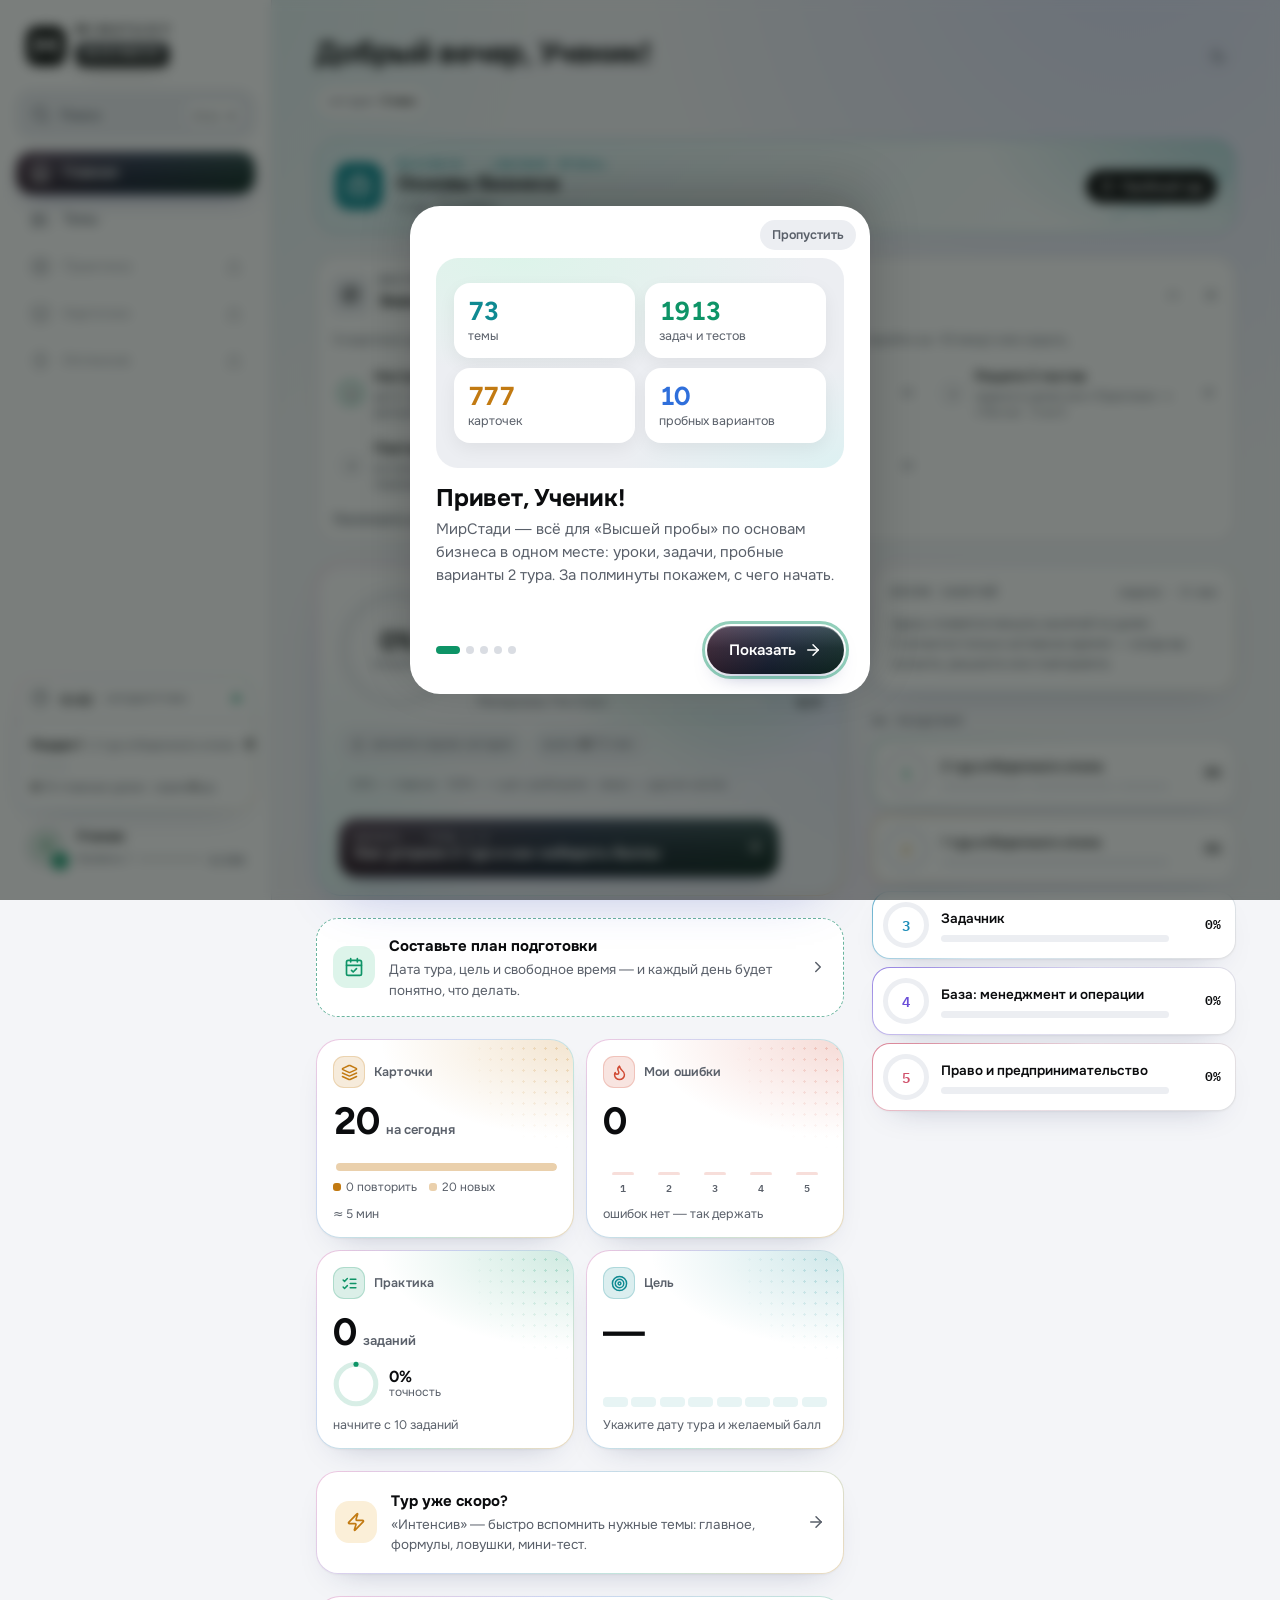
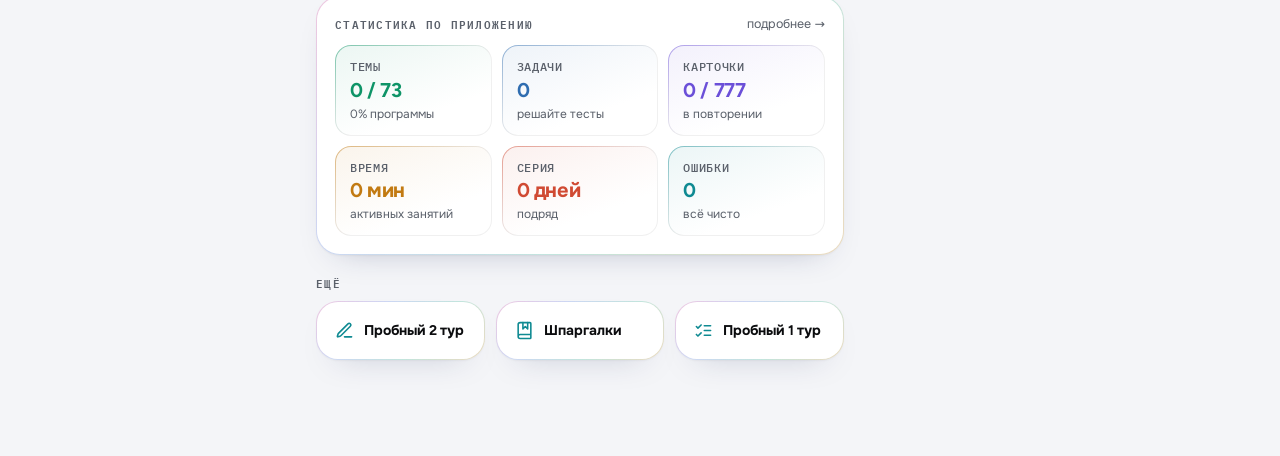
==== index.html @ 0ab3e5bf "Заставка: надпись и логотип держатся на секунду дольше перед слиянием Co-Authored-By: Claude Opus 5." ====
<!doctype html>
<html lang="ru" data-theme="light">
  <head>
    <meta charset="utf-8" />
    <meta name="copyright" content="© 2026 МирСтади. Все права защищены." />
    <meta name="robots" content="noai, noimageai" />
    <meta name="viewport" content="width=device-width, initial-scale=1, viewport-fit=cover" />
    <meta name="theme-color" content="#FAFAF8" />
    <meta name="description" content="МирСтади · Основы бизнеса — подготовка к олимпиаде «Высшая проба» по основам бизнеса: 10 главных уроков 2 тура, задачи с проверкой по правилам тура, пробные варианты, мини-эссе и карточки." />
    <link rel="icon" href="./favicon.svg" type="image/svg+xml" />
    <link rel="manifest" href="./manifest.webmanifest" />
    <link rel="apple-touch-icon" href="./icons/apple-touch-icon.png" />
    <meta name="apple-mobile-web-app-capable" content="yes" />
    <meta name="mobile-web-app-capable" content="yes" />
    <meta name="apple-mobile-web-app-title" content="МирСтади Бизнес" />
    <meta name="apple-mobile-web-app-status-bar-style" content="default" />
    <title>МирСтади · Основы бизнеса</title>
    <script>
      // Свой «ящик» в памяти браузера: сайт обществознания и этот сайт живут на одном домене
      // (emir-html.github.io) и в одном окне Telegram, поэтому все ключи localStorage получают приставку «biz|».
      (function () {
        try {
          var P = Storage.prototype, LS = window.localStorage, X = "biz|";
          var g = P.getItem, s = P.setItem, r = P.removeItem;
          P.getItem = function (k) { return g.call(this, this === LS ? X + k : k); };
          P.setItem = function (k, v) { return s.call(this, this === LS ? X + k : k, v); };
          P.removeItem = function (k) { return r.call(this, this === LS ? X + k : k); };
        } catch (e) {}
      })();
    </script>
    <script>
      // Открыто как мини-приложение Telegram? Тогда подключаем его официальный скрипт (лежит рядом,
      // без обращения к telegram.org) — до запуска приложения, чтобы данные Telegram были готовы сразу.
      (function () {
        var tg = false;
        try {
          tg = /tgWebApp/.test(location.hash + location.search) ||
            !!sessionStorage.getItem("__telegram__initParams") || !!window.TelegramWebviewProxy;
        } catch (e) {}
        if (tg) document.write('<script src="./tg-web-app.js"><\/script>');
      })();
    </script>
    <script>
      // тема до загрузки приложения — чтобы не было «вспышки» светлого фона
      try {
        var t = localStorage.getItem("ms:theme") || "auto";
        var tgs = window.Telegram && window.Telegram.WebApp && window.Telegram.WebApp.initData && window.Telegram.WebApp.colorScheme;
        var dark = t === "dark" || (t === "auto" && (tgs ? tgs === "dark" : window.matchMedia("(prefers-color-scheme: dark)").matches));
        document.documentElement.setAttribute("data-theme", dark ? "dark" : "light");
      } catch (e) {}
    </script>
    <script type="module" crossorigin src="./assets/index-f7cf14c1.js"></script>
    <link rel="stylesheet" crossorigin href="./assets/index-20fcae1f.css">
  </head>
  <body>
<!--splash-->
<style>
#ms-splash{position:fixed;inset:0;z-index:2147483000;overflow:hidden;pointer-events:auto;--H:clamp(58px,min(18vw,16vh),150px);
  --sp-bg:#F2F3F5;--sp-glow:rgba(0,0,0,.07);--sp-blob:rgba(120,128,140,.30);
  --liq1:radial-gradient(circle at 34% 28%,#5A5F68 0,#1A1C20 45%,#000 80%);--liq2:linear-gradient(180deg,#E4E7EB 0%,#B9BFC8 55%,#8D939C 100%);
  --beam:linear-gradient(90deg,rgba(40,44,50,0),rgba(40,44,50,.35) 60%,rgba(20,22,26,.75))}
:root[data-theme=dark] #ms-splash{--sp-bg:#000;--sp-glow:rgba(255,255,255,.11);--sp-blob:rgba(200,206,214,.20);
  --liq1:radial-gradient(circle at 34% 28%,#8A9099 0,#2A2D33 42%,#0A0A0A 82%);--liq2:linear-gradient(180deg,#FFF 0%,#E6E9ED 45%,#B4BAC3 100%);
  --beam:linear-gradient(90deg,rgba(255,255,255,0),rgba(214,219,226,.38) 55%,rgba(255,255,255,.85))}
#ms-splash .mss-back{position:absolute;inset:0;background:radial-gradient(70% 55% at 50% 48%,var(--sp-glow),transparent 75%),var(--sp-bg)}
#ms-splash .mss-back::after{content:"";position:absolute;inset:0;opacity:.05;background-image:url("data:image/svg+xml,%3Csvg xmlns='http://www.w3.org/2000/svg' width='160' height='160'%3E%3Cfilter id='n'%3E%3CfeTurbulence type='fractalNoise' baseFrequency='.9' numOctaves='2' stitchTiles='stitch'/%3E%3CfeColorMatrix values='0 0 0 0 .5 0 0 0 0 .5 0 0 0 0 .5 0 0 0 .55 0'/%3E%3C/filter%3E%3Crect width='160' height='160' filter='url(%23n)'/%3E%3C/svg%3E");background-size:160px 160px}
#ms-splash .mss-ring{position:absolute;left:0;top:0;border-radius:50%;border:1.5px solid rgba(10,10,12,.45);opacity:0;pointer-events:none}
:root[data-theme=dark] #ms-splash .mss-ring{border-color:rgba(255,255,255,.75)}
#ms-splash .mss-fx{position:absolute;left:0;top:0;width:100%;height:100%;pointer-events:none;display:block}
#ms-splash .mss-goo{position:absolute;pointer-events:none}
#ms-splash .mss-goo canvas{position:absolute;left:0;top:0;width:100%;height:100%}
#ms-splash .mss-g,#ms-splash .mss-bar{position:absolute;left:0;top:0;visibility:hidden}
#ms-splash .mss-bar{transform-origin:0 50%}
#ms-splash .mss-world{position:absolute;inset:0}
#ms-splash .mss-stage{position:absolute;inset:0;display:grid;place-items:center}
#ms-splash .mss-grp{position:relative;display:flex;align-items:center;gap:calc(var(--H)*.3)}
#ms-splash .mss-ic{position:relative;z-index:3;width:var(--H);height:var(--H);flex:none}
#ms-splash .mss-ic svg{position:relative;width:100%;height:100%;display:block;opacity:0;overflow:visible}
#ms-splash .mss-orb{position:absolute;left:0;top:0;z-index:5;border-radius:50%;overflow:hidden;opacity:0;pointer-events:none;
  -webkit-clip-path:circle(50% at 50% 50%);clip-path:circle(50% at 50% 50%);-webkit-mask-image:-webkit-radial-gradient(white,black);isolation:isolate;
  background:radial-gradient(circle at 50% 45%,#16171A 0,#060607 55%,#000 80%)}
#ms-splash .mss-swirl{position:absolute;inset:-12%;border-radius:50%;animation:mss-spin 1.1s linear infinite;
  background:radial-gradient(circle at 30% 30%,#FFF 0,rgba(255,255,255,.55) 9%,rgba(255,255,255,0) 24%),radial-gradient(circle at 72% 64%,rgba(220,224,230,.5) 0,rgba(220,224,230,0) 20%),radial-gradient(circle at 46% 54%,#000 0,#000 30%,rgba(0,0,0,0) 64%),radial-gradient(circle at 70% 30%,#2A2D33 0,rgba(42,45,51,0) 36%),#050506}
#ms-splash .mss-swirl::after{content:"";position:absolute;inset:10%;border-radius:50%;animation:mss-spin 1.6s linear infinite reverse;
  background:radial-gradient(circle at 64% 24%,rgba(255,255,255,.7) 0,rgba(255,255,255,0) 18%),radial-gradient(circle at 26% 70%,rgba(255,255,255,.28) 0,rgba(255,255,255,0) 16%),radial-gradient(circle at 50% 50%,rgba(0,0,0,.85) 0,rgba(0,0,0,0) 48%)}
#ms-splash .mss-hl{position:absolute;inset:0;border-radius:50%;background:radial-gradient(circle at 33% 27%,rgba(255,255,255,.95) 0,rgba(255,255,255,.6) 8%,rgba(255,255,255,0) 26%),radial-gradient(circle at 64% 80%,rgba(255,255,255,.25),rgba(255,255,255,0) 40%);
  box-shadow:inset 0 0 0 1px rgba(255,255,255,.32),inset 0 -6px 14px rgba(255,255,255,.14)}
/* светлая тема: тот же переливающийся шар, но жемчужный — больше белого, чёрное акцентами */
:root:not([data-theme=dark]) #ms-splash .mss-orb{background:radial-gradient(circle at 50% 45%,#FFF 0,#ECEEF1 55%,#C9CED6 85%)}
:root:not([data-theme=dark]) #ms-splash .mss-swirl{background:radial-gradient(circle at 30% 30%,#FFF 0,rgba(255,255,255,0) 30%),radial-gradient(circle at 70% 66%,rgba(10,10,12,.85) 0,rgba(10,10,12,0) 20%),radial-gradient(circle at 46% 54%,#F4F5F7 0,#E4E7EB 34%,rgba(228,231,235,0) 66%),radial-gradient(circle at 72% 30%,#9AA0A8 0,rgba(154,160,168,0) 30%),#DADEE3}
:root:not([data-theme=dark]) #ms-splash .mss-swirl::after{background:radial-gradient(circle at 62% 24%,rgba(255,255,255,.95) 0,rgba(255,255,255,0) 20%),radial-gradient(circle at 28% 70%,rgba(0,0,0,.55) 0,rgba(0,0,0,0) 15%),radial-gradient(circle at 50% 50%,rgba(255,255,255,.6) 0,rgba(255,255,255,0) 46%)}
:root:not([data-theme=dark]) #ms-splash .mss-hl{box-shadow:inset 0 0 0 1px rgba(0,0,0,.12),inset 0 -8px 16px rgba(0,0,0,.12)}
@keyframes mss-spin{to{transform:rotate(360deg)}}
#ms-splash .mss-lock{--h:var(--H)!important}
#ms-splash .mss-lock .brand-mir{background:none!important;-webkit-text-fill-color:var(--bw-t1)!important;color:var(--bw-t1)!important;animation:none!important}
#ms-splash .mss-lock .brand-biz,#ms-splash .mss-lock .brand-mir i{opacity:0}
#ms-splash .mss-lock .brand-biz::after{animation:none!important;left:-60%}
#ms-splash .mss-lock .brand-biz.mss-shine::after{animation:bw-sheen-h .8s cubic-bezier(.22,.61,.36,1) 1 both!important}
html.mss-on .sidebar .logo>*,html.mss-on .topbar a.row>svg,html.mss-on .topbar a.row>.brand{visibility:hidden}
</style>
<div id="ms-splash" aria-hidden="true">
  <div class="mss-back"></div>
  <canvas class="mss-fx"></canvas>
  <div class="mss-world">
    <div class="mss-ring"></div><div class="mss-ring"></div>
    <div class="mss-goo mss-goo1"></div>
    <div class="mss-goo mss-goo2"></div>
    <div class="mss-stage"><div class="mss-grp">
      <div class="mss-ic"><svg viewBox="0 0 64 64"><rect x="0.75" y="0.75" width="62.5" height="62.5" rx="17.5" fill="#0A0A0A" stroke="var(--logo-edge, #0A0A0A)" stroke-width="1.5"/><path d="M18 45V19l14 16 14-16v26" fill="none" stroke="#FFFFFF" stroke-width="6" stroke-linecap="round" stroke-linejoin="round"/></svg></div>
      <span class="bw-lock mss-lock"><span class="brand-mir"><i>M</i><i>I</i><i>R</i><i>S</i><i>T</i><i>U</i><i>D</i><i>Y</i></span><span class="brand-biz"><i>B</i><i>U</i><i>S</i><i>I</i><i>N</i><i>E</i><i>S</i><i>S</i></span></span>
    </div></div>
  </div>
  <div class="mss-orb"><div class="mss-swirl"></div><div class="mss-hl"></div></div>
  <div class="mss-goo mss-goo1 mss-goo3"></div>
</div>
<script>
(function () {
  var el = document.getElementById("ms-splash"), root = document.documentElement;
  if (!el) return;
  var skip = false, S = 1;
  try { var m = /[?&]spslow=(\d+)/.exec(location.search); if (m) S = +m[1]; } catch (e) {}
  try { if (sessionStorage.getItem("biz:splash") && S === 1) skip = true; sessionStorage.setItem("biz:splash", "1"); } catch (e) {}
  try { if (matchMedia("(prefers-reduced-motion: reduce)").matches) skip = true; } catch (e) {}
  if (!el.animate) skip = true;
  if (skip) { el.parentNode.removeChild(el); return; }
  root.classList.add("mss-on");
  var $ = function (s) { return el.querySelector(s); }, $$ = function (s) { return [].slice.call(el.querySelectorAll(s)); };
  var ic = $(".mss-ic"), svg = $(".mss-ic svg"), mPath = $(".mss-ic path"), back = $(".mss-back"), world = $(".mss-world"),
      g1 = $(".mss-goo1"), g2 = $(".mss-goo2"), orb = $(".mss-orb"), swirl = $(".mss-swirl"), g3 = $(".mss-goo3"), chip = $(".brand-biz"),
      mirL = $$(".brand-mir i"), bizL = $$(".brand-biz i");
  if (S !== 1) { swirl.style.animationDuration = (0.9 * S) + "s"; el.style.setProperty("--mss-slow", S); }
  var SPRING = "cubic-bezier(.34,1.56,.64,1)", BOUNCE = "cubic-bezier(.3,1.75,.5,1)", SOFT = "cubic-bezier(.45,0,.2,1)";
  var A = function (n, k, o) { o.fill = o.fill || "both"; o.duration *= S; o.delay = (o.delay || 0) * S; return n.animate(k, o); };
  var later = function (f, t) { return setTimeout(f, t * S); };
  var rnd = function (a, b) { return a + Math.random() * (b - a); };
  var done = false;
  function finish() {
    if (done) return; done = true;
    root.classList.remove("mss-on");
    requestAnimationFrame(function () { if (el.parentNode) el.parentNode.removeChild(el); });
  }
  var ROOT = { ox: 0, oy: 0 };
  function T(box, x, y, s, extra) { return "translate(" + (x - box.ox) + "px," + (y - box.oy) + "px) scale(" + (s == null ? 1 : s) + ")" + (extra || ""); }
  function setBox(box, l, t, w, h) { box.ox = l; box.oy = t; box.style.left = l + "px"; box.style.top = t + "px"; box.style.width = w + "px"; box.style.height = h + "px"; }
  function blob(box, d, cls) {
    var b = document.createElement("i"); b.className = "mss-g" + (cls ? " " + cls : "");
    b.style.width = b.style.height = d + "px"; b.style.marginLeft = b.style.marginTop = (-d / 2) + "px";
    b.style.transform = "scale(0)"; box.appendChild(b); return b;
  }
  var ctr = function (r) { return [r.left + r.width / 2, r.top + r.height / 2]; };
  // плотные ключевые кадры по физической формуле — анимация идёт без «ступенек»
  function frames(dur, n, f) { var k = []; for (var i = 0; i <= n; i++) { var o = f(i / n * dur, i / n); o.offset = i / n; k.push(o); } return k; }
  // струя: голова летит по кривой, хвост повторяет путь с отставанием, пересчёт каждый кадр
  function snake(box, path, rad, dur, lag, n, delay, cls, taper, byHead) {
    taper = taper == null ? .55 : taper;
    var segs = [], d = 64;
    for (var i = 0; i < n; i++) segs.push(blob(box, d, cls));
    var D = dur * S, L = lag * S;
    later(function () {
      var t0 = performance.now();
      (function frame(now) {
        var t = now - t0;
        for (var i = 0; i < n; i++) {
          var ti = (t - i * L / n) / D, c = Math.max(0, Math.min(1, ti)), p = path(c);
          var r = ti <= 0 || (i > 0 && ti >= 1) ? 0 : rad(byHead ? Math.max(0, Math.min(1, t / D)) : c) * (1 - taper * i / n);
          segs[i].style.transform = T(box, p[0], p[1], 2 * r / d);
        }
        if (t < D + L) requestAnimationFrame(frame);
        else for (var k = 1; k < n; k++) segs[k].remove();
      })(t0);
    }, delay);
    return segs[0];
  }

  // ── Жидкость рисует видеокарта (WebGL2) на ОДНОМ холсте во весь экран: поле «метаболов» + глянец, блик, ободок.
  // Без SVG-фильтров и без трансформаций холста — поэтому нет «квадратиков» и рывков ни на iOS, ни на Android.
  var FS = "#version 300 es\nprecision highp float;uniform sampler2D uT;uniform int uN;uniform float uSc,uH,uDark;uniform vec2 uSh;uniform vec4 uCap;uniform vec2 uCapC;out vec4 o;" +
    "vec4 sh(float F,vec2 G,float C,float O){const float TH=.5625;if(F<TH*.5)return vec4(0.);float g=length(G)+1e-5;float w=max(.01,g*.7/uSc);float al=smoothstep(TH-w,TH+w,F);if(al<=0.)return vec4(0.);" +
    "float l=C/F,op=O/F,ed=clamp(1.-(F-TH)/.75,0.,1.);ed=ed*ed*(3.-2.*ed);vec2 n2=-G/g*ed*.93;float nz=sqrt(max(0.,1.-dot(n2,n2)));vec3 n=vec3(n2,nz);" +
    "vec3 L=normalize(vec3(-.45,-.62,.64));vec3 Hh=normalize(L+vec3(0.,0.,1.));float ndl=dot(n,L);float sp=pow(max(dot(n,Hh),0.),30.);float rim=(1.-nz);rim*=rim;" +
    "float v=(8.+240.*l)*(.8+.22*ndl)/255.;float rs=uDark>.5?.9-.55*l:.34;float rc=uDark>.5?1.:mix(.16,.5,l);v=v*(1.-rim*rs)+rc*rim*rs+sp*(uDark>.5?.94:.8);v=clamp(v,0.,1.);" +
    "float A=al*op;return vec4(clamp(vec3(v-.008,v-.004,v+.008),0.,1.)*A,A);}" +
    "void main(){vec2 p=vec2(gl_FragCoord.x,uH-gl_FragCoord.y)/uSc;float F1=0.,F2=0.,F3=0.,C1=0.,C2=0.,C3=0.,O1=0.,O2=0.,O3=0.;vec2 G1=vec2(0.),G2=vec2(0.),G3=vec2(0.);" +
    "for(int i=0;i<256;i++){if(i>=uN)break;vec4 a=texelFetch(uT,ivec2(i,0),0);vec4 b=texelFetch(uT,ivec2(i,1),0);float ly=texelFetch(uT,ivec2(i,2),0).x;" +
    "vec2 d=(ly<2.5?p-uSh:p)-a.xy;vec2 q=vec2(b.x*d.x+b.y*d.y,b.z*d.x+b.w*d.y);float r2=dot(q,q);if(r2<4.){float t=1.-.25*r2;float k=t*t;vec2 gg=-t*(q.x*b.xy+q.y*b.zw);" +
    "if(ly<1.5){F1+=k;C1+=k*a.z;O1+=k*a.w;G1+=gg;}else if(ly<2.5){F2+=k;C2+=k*a.z;O2+=k*a.w;G2+=gg;}else{F3+=k;C3+=k*a.z;O3+=k*a.w;G3+=gg;}}}" +
    "if(uCap.w>0.){vec2 pp=p-uSh;float px=clamp(pp.x,uCap.x,uCap.y);vec2 d=vec2(pp.x-px,pp.y-uCap.z)/uCap.w;float r2=dot(d,d);if(r2<4.){float t=1.-.25*r2;float k=t*t;F2+=k;C2+=k*uCapC.x;O2+=k*uCapC.y;G2-=t*d/uCap.w;}}" +
    "vec4 c=sh(F1,G1,C1,O1);vec4 c2=sh(F2,G2,C2,O2);c=c2+c*(1.-c2.a);vec4 c3=sh(F3,G3,C3,O3);o=c3+c*(1.-c3.a);}";
  var VS = "#version 300 es\nin vec2 a;void main(){gl_Position=vec4(a,0.,1.);}";
  var SCMAX = 3, slow = 0, lastT = 0, cv = $(".mss-fx"), gl = null, U = {}, BUF = new Float32Array(256 * 3 * 4), CW = 0, CH = 0, CSC = 1, drew = false, flightCol = 0;
  function glInit() {
    try {
      gl = cv.getContext("webgl2", { premultipliedAlpha: true, alpha: true, antialias: false, depth: false, stencil: false, preserveDrawingBuffer: false, failIfMajorPerformanceCaveat: S === 1 });
      if (!gl) return false;
      var sh = function (t, src) { var x = gl.createShader(t); gl.shaderSource(x, src); gl.compileShader(x); if (!gl.getShaderParameter(x, gl.COMPILE_STATUS)) throw gl.getShaderInfoLog(x); return x; };
      var pr = gl.createProgram(); gl.attachShader(pr, sh(gl.VERTEX_SHADER, VS)); gl.attachShader(pr, sh(gl.FRAGMENT_SHADER, FS)); gl.linkProgram(pr);
      if (!gl.getProgramParameter(pr, gl.LINK_STATUS)) throw "link";
      gl.useProgram(pr);
      var vb = gl.createBuffer(); gl.bindBuffer(gl.ARRAY_BUFFER, vb); gl.bufferData(gl.ARRAY_BUFFER, new Float32Array([-1, -1, 3, -1, -1, 3]), gl.STATIC_DRAW);
      var al = gl.getAttribLocation(pr, "a"); gl.enableVertexAttribArray(al); gl.vertexAttribPointer(al, 2, gl.FLOAT, false, 0, 0);
      var tx = gl.createTexture(); gl.activeTexture(gl.TEXTURE0); gl.bindTexture(gl.TEXTURE_2D, tx);
      gl.texParameteri(gl.TEXTURE_2D, gl.TEXTURE_MIN_FILTER, gl.NEAREST); gl.texParameteri(gl.TEXTURE_2D, gl.TEXTURE_MAG_FILTER, gl.NEAREST);
      gl.texParameteri(gl.TEXTURE_2D, gl.TEXTURE_WRAP_S, gl.CLAMP_TO_EDGE); gl.texParameteri(gl.TEXTURE_2D, gl.TEXTURE_WRAP_T, gl.CLAMP_TO_EDGE);
      gl.texImage2D(gl.TEXTURE_2D, 0, gl.RGBA32F, 256, 3, 0, gl.RGBA, gl.FLOAT, null);
      ["uT", "uN", "uSc", "uH", "uDark", "uSh", "uCap", "uCapC"].forEach(function (n) { U[n] = gl.getUniformLocation(pr, n); });
      gl.uniform1i(U.uT, 0); gl.clearColor(0, 0, 0, 0);
      if (gl.getError() !== gl.NO_ERROR) throw "gl";
      cv.addEventListener("webglcontextlost", function (e) { e.preventDefault(); finish(); });
      fit(); return true;
    } catch (e) { gl = null; return false; }
  }
  function fit() {
    CSC = Math.min(SCMAX, window.devicePixelRatio || 1);
    var w = Math.max(1, Math.round(innerWidth * CSC)), h = Math.max(1, Math.round(innerHeight * CSC));
    if (w === CW && h === CH) return;
    cv.width = CW = w; cv.height = CH = h; drew = true;
  }
  var MRE = /matrix\(([^)]+)\)/;
  function draw() {
    fit();
    var n = 0, cap = null, bx = [1e9, 1e9, -1e9, -1e9], shx = 0, shy = 0, DARK = root.getAttribute("data-theme") === "dark";
    var wm = MRE.exec(getComputedStyle(world).transform); if (wm) { var wv = wm[1].split(","); shx = +wv[4]; shy = +wv[5]; }
    var grow = function (x, y, r) { if (x - r < bx[0]) bx[0] = x - r; if (y - r < bx[1]) bx[1] = y - r; if (x + r > bx[2]) bx[2] = x + r; if (y + r > bx[3]) bx[3] = y + r; };
    var boxes = [[g1, 1], [g2, 2], [g3, 3]];
    for (var bi = 0; bi < 3; bi++) {
      var box = boxes[bi][0], ly = boxes[bi][1], bop = +getComputedStyle(box).opacity; if (!(bop > .01)) continue;
      var sx = ly < 3 ? shx : 0, sy = ly < 3 ? shy : 0, els = box.querySelectorAll(".mss-g,.mss-bar");
      for (var k = 0; k < els.length && n < 256; k++) {
        var e = els[k]; if (e.style.transform === "scale(0)" && !(e.getAnimations && e.getAnimations().length)) continue;
        var cs = getComputedStyle(e), op = +cs.opacity * bop; if (!(op > .01)) continue;
        var mm = MRE.exec(cs.transform); if (!mm) continue; var M = mm[1].split(",").map(Number);
        var col = ly === 3 ? (DARK ? 0 : flightCol) : (ly === 1 || e.classList.contains("k") ? 0 : 1);
        if (e.classList.contains("mss-bar")) {
          var bw = e.offsetWidth, bh = e.offsetHeight, rr = bh * M[3] / 2; if (rr < .3) continue;
          var left = box.ox + e.offsetLeft, xa = left + rr; cap = [xa, Math.max(xa, left + bw * M[0] - rr), box.oy + e.offsetTop + bh / 2, rr, col, op];
          grow(cap[0] + sx, cap[2] + sy, 2 * rr); grow(cap[1] + sx, cap[2] + sy, 2 * rr); continue;
        }
        var a = M[0], b = M[1], c = M[2], d = M[3], det = a * d - b * c; if (Math.abs(det) < 1e-6) continue;
        var rad = (e._d || (e._d = e.offsetWidth)) / 2; if (rad * Math.sqrt(Math.abs(det)) < .15) continue;
        var px = box.ox + M[4], py = box.oy + M[5], o0 = n * 4, o1 = (256 + n) * 4, o2 = (512 + n) * 4;
        BUF[o0] = px; BUF[o0 + 1] = py; BUF[o0 + 2] = col; BUF[o0 + 3] = op;
        BUF[o1] = d / det / rad; BUF[o1 + 1] = -c / det / rad; BUF[o1 + 2] = -b / det / rad; BUF[o1 + 3] = a / det / rad;
        BUF[o2] = ly;
        grow(px + sx, py + sy, 2 * rad * Math.max(Math.hypot(a, b), Math.hypot(c, d)) + 3);
        n++;
      }
    }
    if (!n && !cap && !drew) return;
    gl.viewport(0, 0, CW, CH); gl.disable(gl.SCISSOR_TEST); gl.clear(gl.COLOR_BUFFER_BIT); drew = !!(n || cap);
    if (!drew) return;
    var x0 = Math.max(0, Math.floor(bx[0] * CSC)), x1 = Math.min(CW, Math.ceil(bx[2] * CSC)), y0 = Math.max(0, Math.floor(bx[1] * CSC)), y1 = Math.min(CH, Math.ceil(bx[3] * CSC));
    if (x1 <= x0 || y1 <= y0) return;
    gl.enable(gl.SCISSOR_TEST); gl.scissor(x0, CH - y1, x1 - x0, y1 - y0);
    gl.texSubImage2D(gl.TEXTURE_2D, 0, 0, 0, 256, 3, gl.RGBA, gl.FLOAT, BUF);
    gl.uniform1i(U.uN, n); gl.uniform1f(U.uSc, CSC); gl.uniform1f(U.uH, CH); gl.uniform1f(U.uDark, DARK ? 1 : 0); gl.uniform2f(U.uSh, shx, shy);
    if (cap) { gl.uniform4f(U.uCap, cap[0], cap[1], cap[2], cap[3]); gl.uniform2f(U.uCapC, cap[4], cap[5]); } else gl.uniform4f(U.uCap, 0, 0, 0, 0);
    gl.drawArrays(gl.TRIANGLES, 0, 3);
  }
  function loop(now) {
    if (done) return;
    // слабая видеокарта: если кадры долгие — снижаем внутреннее разрешение, движение остаётся плавным
    if (lastT && S === 1) { slow = now - lastT > 24 ? slow + 1 : 0; if (slow >= 4 && SCMAX > 1) { SCMAX = Math.max(1, Math.min(SCMAX, window.devicePixelRatio || 1) * .72); slow = 0; } }
    lastT = now;
    try { draw(); } catch (e) { finish(); return; } requestAnimationFrame(loop);
  }
  // свернули Telegram/вкладку посреди заставки — сразу показываем сайт
  document.addEventListener("visibilitychange", function () { if (document.hidden && !done) finish(); });
  // нет WebGL2 (старые iOS) или графика программная — заставку не показываем, сразу сайт
  if (!glInit()) { finish(); return; }
  function rectOf(n) {
    if (!n) return null;
    var r = n.getBoundingClientRect(), cs = getComputedStyle(n);
    return r.width > 1 && r.height > 1 && cs.display !== "none" && r.right > 0 && r.left < innerWidth && r.bottom > 0 && r.top < innerHeight ? r : null;
  }
  function targets() {
    var a = document.querySelector(".sidebar .logo"), t = a && rectOf(a.querySelector("svg"));
    if (t) return { ic: t, lk: a.querySelector(".word"), icn: a.querySelector("svg") };
    var b = document.querySelector(".topbar a.row"); t = b && rectOf(b.querySelector("svg"));
    if (t) return { ic: t, lk: b.querySelector(".brand"), icn: b.querySelector("svg") };
    return null;
  }
  var H, cx, cy, OD, L3;

  // полёт: шар снова становится жидкой каплей — толстая голова, тонкий хвост — и садится на место значка
  function leave() {
    el.style.pointerEvents = "none";
    var t = targets();
    A(back, [{ opacity: 1 }, { opacity: 0 }], { duration: 460, delay: 80, easing: "ease-out" });
    if (!t) { A(orb, [{ transform: T(ROOT, cx, cy, 1), opacity: 1 }, { transform: T(ROOT, cx, cy, .2), opacity: 0 }], { duration: 360, easing: "ease-in", fill: "forwards" }).onfinish = finish; return; }
    var p0 = [cx, cy], p2 = ctr(t.ic), rT = t.ic.width / 2, r0 = Math.max(rT * .9, OD / 2 * .5);
    var p1 = [(p0[0] + p2[0]) / 2 + (p2[1] - p0[1]) * .16, (p0[1] + p2[1]) / 2 - Math.abs(p2[0] - p0[0]) * .2 - 16];
    var B = function (u) { var a = (1 - u) * (1 - u), b = 2 * u * (1 - u), c = u * u; return [a * p0[0] + b * p1[0] + c * p2[0], a * p0[1] + b * p1[1] + c * p2[1]]; };
    var ease = function (x) { return x < .5 ? 4 * x * x * x : 1 - Math.pow(-2 * x + 2, 3) / 2; };
    // слой только вокруг траектории — фильтр считает меньше пикселей, кадров больше
    var bx0 = Math.max(0, Math.min(p0[0], p1[0], p2[0]) - 70), by0 = Math.max(0, Math.min(p0[1], p1[1], p2[1]) - 70);
    setBox(g3, bx0, by0, Math.max(p0[0], p1[0], p2[0]) + 70 - bx0, Math.max(p0[1], p1[1], p2[1]) + 70 - by0);
    var FD = 440, LAG = 60;
    A(orb, [{ opacity: 1, transform: T(ROOT, cx, cy, 1) }, { opacity: 0, transform: T(ROOT, cx, cy, .5) }], { duration: 120, easing: "ease-in", fill: "forwards" });
    var tF = performance.now(); (function fc(now) { var x = Math.min(1, (now - tF) / (FD * S)); flightCol = .9 * (1 - x * x * (3 - 2 * x)); if (x < 1 && !done) requestAnimationFrame(fc); })(tF);
    snake(g3, function (c) { return B(ease(c)); }, function (c) { var u = ease(c); return r0 + (rT * .95 - r0) * u; }, FD, LAG, 24, 0, "k2", .9, true);
    later(function () {
      root.classList.remove("mss-on");
      try { t.icn.animate(frames(380, 48, function (tt) { var e = Math.exp(-tt / 90), c = Math.cos(2 * Math.PI * tt / 130); return { transform: "scale(" + (1 + .12 * e * c) + "," + (1 - .1 * e * c) + ")" }; }), { duration: 380 * S, easing: "linear" }); } catch (e) {}
      try { if (t.lk) t.lk.animate([{ clipPath: "inset(0 100% 0 0)", transform: "translateX(-6px)" }, { clipPath: "inset(0 0 0 0)", transform: "translateX(0)" }], { duration: 380 * S, easing: "cubic-bezier(.22,.8,.3,1)" }); } catch (e) {}
      A(g3, [{ opacity: 1 }, { opacity: 0 }], { duration: 170, delay: 30, easing: "ease-out", fill: "forwards" }).onfinish = finish;
    }, FD);
  }
  function waitApp(t0) {
    if (targets() || performance.now() - t0 > 6000) return leave();
    requestAnimationFrame(function () { waitApp(t0); });
  }

  function play() {
    // сцену фиксируем в пикселях: если Telegram меняет высоту окна во время анимации, надпись не уезжает от жидкости
    if (S !== 1) window.__mssStart = performance.now();
    var stg = $(".mss-stage"); stg.style.right = stg.style.bottom = "auto"; stg.style.width = innerWidth + "px"; stg.style.height = innerHeight + "px";
    H = ic.offsetWidth;
    var W = innerWidth, g = $(".mss-grp").getBoundingClientRect();
    cx = g.left + g.width / 2; cy = g.top + g.height / 2;
    var icX = g.left + H / 2, R1 = H * .56, s1 = 2 * R1 / 64;
    var mirC = mirL.map(function (n) { return ctr(n.getBoundingClientRect()); }), mh = mirL[0].getBoundingClientRect().height;
    var cr = chip.getBoundingClientRect(), cc = ctr(cr);
    var w1 = Math.min(W, W * .45 + 2 * H + 160);
    setBox(g1, Math.max(0, icX - w1 / 2), 0, w1, cy + H * 1.7);
    setBox(g2, 0, cy - H * 1.35, W, H * 2.7);
    requestAnimationFrame(loop);
    OD = H * 1.12; orb.style.width = orb.style.height = OD + "px"; orb.style.marginLeft = orb.style.marginTop = (-OD / 2) + "px";

    // 1. чёрная капля падает с ускорением (как под тяжестью), чуть изгибаясь — не плывёт, а летит
    var hit = 420;
    var side = Math.random() < .5 ? -1 : 1, sx = icX + side * W * rnd(.07, .13), sy = -40, dx = icX - sx, dy = cy - sy,
        len = Math.hypot(dx, dy), nx = -dy / len, ny = dx / len, AMP = Math.min(46, W * .065), ph = rnd(0, 6.28), f1 = rnd(1.1, 1.5), f2 = rnd(2.3, 3);
    var head = snake(g1, function (t) {
      var u = Math.pow(t, 1.55), env = Math.pow(1 - u, 1.2) * Math.min(1, u * 6);
      var w = (AMP * Math.sin(6.283 * f1 * u + ph) + AMP * .4 * Math.sin(6.283 * f2 * u + ph * 1.7)) * env;
      return [sx + dx * u + nx * w, sy + dy * u + ny * w];
    }, function (t) { return 4 + (R1 - 4) * Math.pow(t, 1.9); }, hit, 150, 72, 0);

    // 2. навстречу — белая капля слева на полной скорости; встречаются в одну и ту же секунду
    var WD = 340, tc = .56, ws = hit - tc * WD, x0 = -80, xc = icX - R1 * .85, xEnd = cr.left + cr.height * .5;
    var y0 = cy + rnd(-.06, .06) * innerHeight, R2 = H * .3;
    var v = 2.1 * (xc - x0) / tc, dx2 = xEnd - xc, kk = Math.max(1.2, Math.min(5, v * (1 - tc) / dx2));
    var wx = function (t) { if (t < tc) return x0 + (xc - x0) * Math.pow(t / tc, 2.1); var s = (t - tc) / (1 - tc); return xc + dx2 * (1 - Math.pow(1 - s, kk)); };
    var wyf = function (t) { if (t < tc) { var u = t / tc; return y0 + (cy - y0) * (1 - Math.pow(1 - u, 2)); } var s = (t - tc) / (1 - tc); return cy + (cc[1] - cy) * (1 - Math.pow(1 - s, 2)); };
    var whead = snake(g2, function (t) { return [wx(t), wyf(t)]; }, function (t) { return 3 + (R2 - 3) * Math.min(1, t * 1.7); }, WD, 120, 48, ws, "", .82);
    var tex = tc;
    for (var j = 0; j <= 200; j++) { if (wx(tc + (1 - tc) * j / 200) >= icX + R1 * .75) { tex = tc + (1 - tc) * j / 200; break; } }
    var exitT = ws + tex * WD, cx0 = icX - R1 * .8;
    // удар: сжатие, отдача вправо-вниз (капля ещё летела вниз), затухающие колебания и мелкая дрожь
    var jig = function (tt) {
      var e = Math.exp(-tt / 160), c = Math.cos(2 * Math.PI * tt / 95), ph1 = (tt / 40) * Math.exp(1 - tt / 40);
      return { e: e, sx: 1 - .42 * e * c, sy: 1 + .32 * e * c, tx: R1 * .32 * ph1 + 6 * e * Math.sin(2 * Math.PI * tt / 34), ty: R1 * .16 * ph1 + 4 * e * Math.cos(2 * Math.PI * tt / 42), rot: 11 * e * Math.sin(2 * Math.PI * tt / 130) };
    };
    A(head, frames(640, 140, function (tt) { var j = jig(tt);
      return { transform: T(g1, icX, cy, s1, " translate(" + (j.tx / s1) + "px," + (j.ty / s1) + "px) rotate(" + j.rot + "deg) scale(" + j.sx + "," + j.sy + ")") };
    }), { duration: 640, delay: hit, easing: "linear", fill: "forwards" });
    // сотрясение всей сцены
    A(world, frames(420, 84, function (tt) { var e = Math.exp(-tt / 110); return { transform: "translate(" + (12 * e * Math.sin(2 * Math.PI * tt / 48)) + "px," + (7 * e * Math.cos(2 * Math.PI * tt / 61)) + "px)" }; }),
      { duration: 420, delay: hit, easing: "linear", fill: "forwards" });
    // ударная волна: два тонких кольца от точки столкновения
    $$(".mss-ring").forEach(function (r, i) {
      var d = R1 * 2; r.style.width = r.style.height = d + "px"; r.style.marginLeft = r.style.marginTop = (-d / 2) + "px";
      A(r, [{ opacity: .9, transform: "translate(" + cx0 + "px," + cy + "px) scale(.25)" }, { opacity: 0, transform: "translate(" + cx0 + "px," + cy + "px) scale(" + (2.6 + i * 1.3) + ")" }],
        { duration: 420 + i * 140, delay: hit + i * 55, easing: "cubic-bezier(.1,.7,.3,1)", fill: "forwards" });
    });
    // брызги: полёт с сопротивлением воздуха и гравитацией, капли тают к концу
    function spray(box, n, x0, y0, a0, spread, v0, v1, d0, d1, delay) {
      for (var i = 0; i < n; i++) (function () {
        var b = blob(box, 64), a = a0 + rnd(-spread, spread), sp = rnd(v0, v1), life = rnd(300, 520), d = rnd(d0, d1) / 64, tau = rnd(120, 210), gr = .0012;
        A(b, frames(life, 48, function (tt, p) {
          var k = tau * (1 - Math.exp(-tt / tau)), x = x0 + Math.cos(a) * sp * k, y = y0 + Math.sin(a) * sp * k + .5 * gr * tt * tt;
          return { transform: T(box, x, y, d * Math.min(1, p / .06) * (1 - Math.pow(p, 2.2))) };
        }), { duration: life, delay: delay + rnd(0, 24), easing: "linear", fill: "forwards" });
      })();
    }
    spray(g2, 14, cx0, cy, Math.PI, 1.25, .45, 1.3, H * .07, H * .18, hit);          // белое — отскок назад, вверх и вниз
    spray(g1, 12, icX, cy, 0, Math.PI, .4, 1.05, H * .07, H * .17, hit + 8);           // чёрное — во все стороны
    spray(g2, 16, icX + R1 * .8, cy, 0, .95, .8, 1.9, H * .06, H * .16, exitT);        // белый веер из разрыва справа
    spray(g1, 8, icX + R1 * .7, cy, 0, 1.1, .6, 1.4, H * .06, H * .15, exitT - 10);    // чёрные осколки из разрыва
    // 3. чёрная капля становится значком (колебание продолжается уже на значке)
    var icT = hit + 240, dT = icT - hit;
    A(head, [{ transform: T(g1, icX, cy, s1), opacity: 1 }, { transform: T(g1, icX, cy, H * .9 / 64), opacity: 0 }], { duration: 200, delay: icT, easing: SOFT, fill: "forwards" });
    A(svg, frames(640, 128, function (tt, p) {
      var j = jig(tt + dT), big = 1 + .14 * Math.exp(-tt / 90);
      return { opacity: Math.min(1, p * 5), transform: "translate(" + j.tx * .5 + "px," + j.ty + "px) rotate(" + j.rot * .6 + "deg) scale(" + big * j.sx + "," + big * j.sy + ")" };
    }), { duration: 640, delay: icT, easing: "linear" });
    var Lp = 0; try { Lp = mPath.getTotalLength(); } catch (e) {} if (!Lp) Lp = 90;
    mPath.style.strokeDasharray = Lp;
    A(mPath, [{ strokeDashoffset: Lp, opacity: 0 }, { strokeDashoffset: Lp * .97, opacity: 1, offset: .04 }, { strokeDashoffset: 0, opacity: 1 }], { duration: 300, delay: icT + 110, easing: "cubic-bezier(.6,0,.3,1)" });

    // 4. белая жидкость разливается в плашку, буквы MIRSTUDY вылетают из неё каплями
    var barStart = ws + WD - 40, BD = 260;
    var bar = document.createElement("div"); bar.className = "mss-bar"; g2.appendChild(bar);
    bar.style.cssText = "left:" + (cr.left - g2.ox) + "px;top:" + (cr.top - g2.oy) + "px;width:" + cr.width + "px;height:" + cr.height + "px;border-radius:" + cr.height / 2 + "px;opacity:0";
    A(bar, [{ opacity: 1, transform: "scale(.14,.8)" }, { opacity: 1, transform: "scale(1.04,1.08)", offset: .72 }, { opacity: 1, transform: "scale(1,1)" }],
      { duration: BD, delay: barStart, easing: "cubic-bezier(.22,.9,.3,1)", fill: "forwards" });
    mirC.forEach(function (c, i) {
      var b = blob(g2, 64), dd = mh * 1.3 / 64, xs = icX + R1 * .75, ys = cy + rnd(-.2, .2) * R1, del = exitT + i * 26, dur = 300 + i * 14, peak = Math.min(ys, c[1]) - H * rnd(.3, .55);
      A(b, frames(dur, 48, function (tt, p) {
        var q = 1 - Math.pow(1 - p, 1.6), x = xs + (c[0] - xs) * q, y = (1 - q) * (1 - q) * ys + 2 * q * (1 - q) * peak + q * q * c[1];
        return { transform: T(g2, x, y, dd * (p < .1 ? .5 + 5 * p : p > .82 ? Math.max(0, 1 - (p - .82) / .18) : 1)) };
      }), { duration: dur, delay: del, easing: "linear", fill: "forwards" });
      A(mirL[i], [{ opacity: 0, transform: "scale(.3)", filter: "blur(3px)" }, { opacity: 1, transform: "scale(1)", filter: "blur(0)" }],
        { duration: 280, delay: del + dur * .8, easing: BOUNCE });
    });
    A(chip, [{ opacity: 0 }, { opacity: 1 }], { duration: 140, delay: barStart + BD - 20, easing: "ease-out" });
    A(bar, [{ opacity: 1 }, { opacity: 0 }], { duration: 140, delay: barStart + BD + 100, fill: "forwards" });
    A(whead, [{ opacity: 1 }, { opacity: 0 }], { duration: 120, delay: barStart + BD - 60, fill: "forwards" });
    bizL.forEach(function (n, i) {
      A(n, [{ opacity: 0, transform: "translateY(100%)" }, { opacity: 1, transform: "translateY(0)" }], { duration: 300, delay: barStart + BD - 40 + i * 22, easing: BOUNCE });
    });
    later(function () { chip.classList.add("mss-shine"); }, barStart + BD + 160);
    later(function () { merge(icX, cr, mh); }, barStart + BD + 1460);
  }

  // 5. всё сливается в одну переливающуюся каплю
  function merge(icX, cr, mh) {
    var M = 380;
    A(g1, [{ opacity: 1 }, { opacity: 0 }], { duration: 60, fill: "forwards" });
    [].slice.call(g2.querySelectorAll(".mss-g,.mss-bar")).forEach(function (n) { n.getAnimations().forEach(function (a) { a.cancel(); }); n.remove(); });
    var go = function (x, y, d, cls, del) {
      var b = blob(g2, 64, cls), s = d / 64, tx = cx + rnd(-.06, .06) * OD, ty = cy + rnd(-.06, .06) * OD;
      A(b, [{ transform: T(g2, x, y, s * .85) }, { transform: T(g2, x, y, s), offset: .12 }, { transform: T(g2, tx, ty, s * (cls ? .8 : .42)) }],
        { duration: M, delay: del, easing: "cubic-bezier(.55,0,.3,1)", fill: "forwards" });
      return b;
    };
    go(icX, cy, H * .98, "k", 0);
    A(ic, [{ opacity: 1 }, { opacity: 0 }], { duration: 90, fill: "forwards" });
    mirL.forEach(function (n) { var c = ctr(n.getBoundingClientRect()); go(c[0], c[1], mh * 1.9, "", 20 + Math.max(0, c[0] - cx) / innerWidth * 120); A(n, [{ opacity: 1 }, { opacity: 0 }], { duration: 90, delay: 20, fill: "forwards" }); });
    [.2, .5, .8].forEach(function (f) { go(cr.left + cr.width * f, cr.top + cr.height / 2, cr.height * 1.15, "", 30 + f * 60); });
    A(chip, [{ opacity: 1 }, { opacity: 0 }], { duration: 90, delay: 30, fill: "forwards" });
    // в центре чёрное и белое закручиваются друг вокруг друга и перемешиваются
    var kc = blob(g2, 64, "k"), wc = blob(g2, 64), r = OD * .16;
    A(kc, frames(320, 64, function (tt, p) { var a = p * 5; return { transform: T(g2, cx + Math.cos(a) * r, cy + Math.sin(a) * r, OD * .78 / 64 * Math.min(1, p * 2.5)) }; }), { duration: 320, delay: M - 120, easing: "linear", fill: "forwards" });
    A(wc, frames(320, 64, function (tt, p) { var a = p * 5 + Math.PI; return { transform: T(g2, cx + Math.cos(a) * r, cy + Math.sin(a) * r, OD * .34 / 64 * Math.min(1, p * 2.5)) }; }), { duration: 320, delay: M - 120, easing: "linear", fill: "forwards" });
    A(orb, frames(260, 48, function (tt, p) { var e = Math.exp(-tt / 80), c = Math.cos(2 * Math.PI * tt / 120);
      return { opacity: Math.min(1, p * 2.2), transform: T(ROOT, cx, cy, .82 + .18 * Math.min(1, p * 1.6), " scale(" + (1 + .1 * e * c) + "," + (1 - .1 * e * c) + ")") }; }),
      { duration: 260, delay: M + 60, easing: "linear", fill: "forwards" });
    A(g2, [{ opacity: 1 }, { opacity: 0 }], { duration: 140, delay: M + 200, fill: "forwards" });
    later(function () { waitApp(performance.now()); }, M + 300);
  }

  // старт — когда приложение под заставкой уже отрисовалось и кадры идут ровно (иначе загрузка сайта дёргает анимацию)
  var T0 = performance.now(), started = false, fontsOk = false;
  try { Promise.all([document.fonts.load('800 20px FigtreeLogo'), document.fonts.load('900 20px FigtreeLogo')]).then(function () { fontsOk = true; }, function () { fontsOk = true; }); } catch (e) { fontsOk = true; }
  function appReady() { var r = document.getElementById("root"); return r && r.children.length > 0; }
  function calm(cb) { var last = performance.now(), good = 0, vw = innerWidth, vh = innerHeight; (function f(now) { var same = innerWidth === vw && innerHeight === vh; good = now - last < 22 && same ? good + 1 : 0; last = now; vw = innerWidth; vh = innerHeight; if (good >= 10 || now - T0 > 2600) return cb(); requestAnimationFrame(f); })(last); }
  (function tryStart() {
    if (started) return;
    if ((fontsOk && appReady()) || performance.now() - T0 > 1800) { started = true; calm(function () { requestAnimationFrame(play); }); }
    else setTimeout(tryStart, 40);
  })();
  setTimeout(finish, 12000 * S);
})();
</script>
<!--/splash-->
    <div id="root"></div>
  </body>
</html>
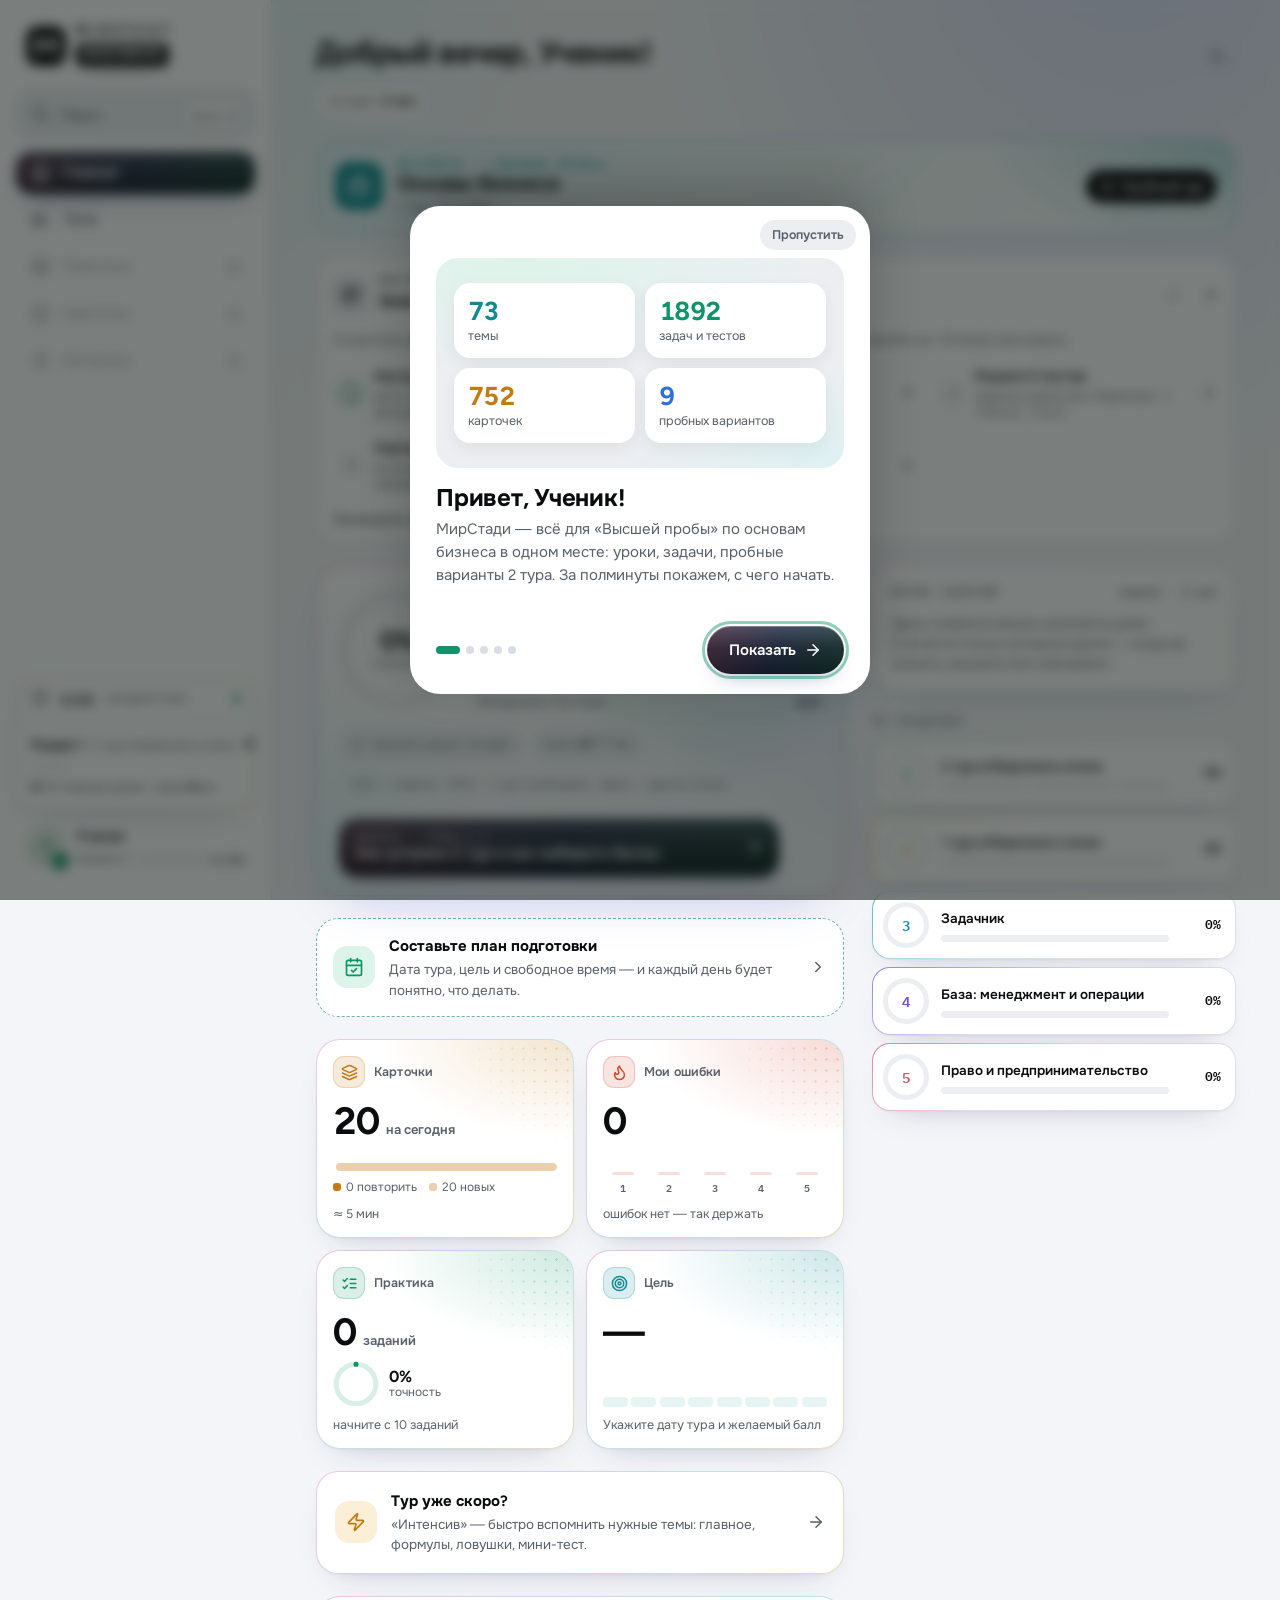
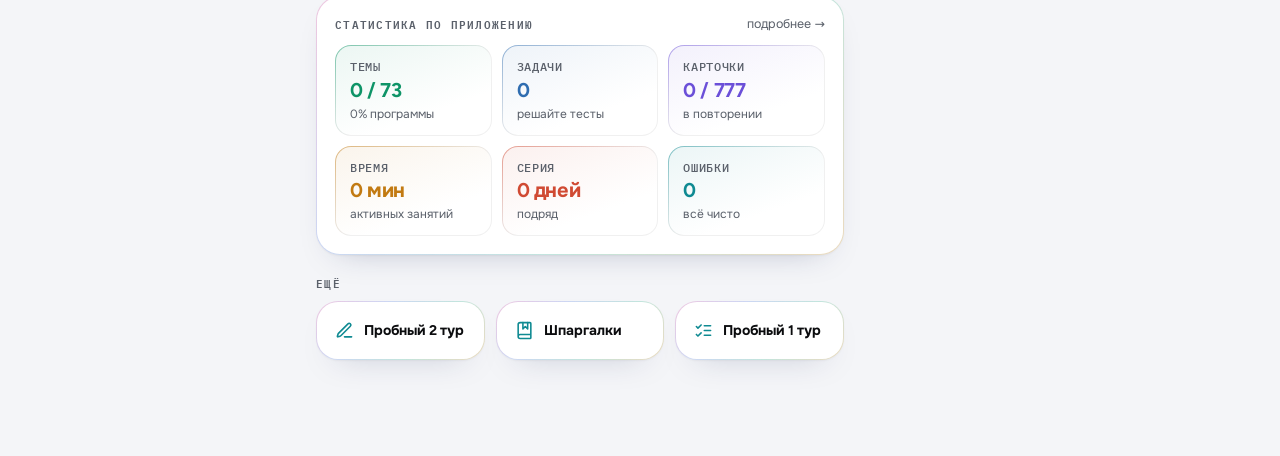
==== commit ecd2e745: "Заставка: ещё +1 с удержания надписи и логотипа Co-Authored-By: Claude Opus 5.5 <noreply@anthropic.c" ====
--- a/index.html
+++ b/index.html
@@ -410,7 +410,7 @@
       A(n, [{ opacity: 0, transform: "translateY(100%)" }, { opacity: 1, transform: "translateY(0)" }], { duration: 300, delay: barStart + BD - 40 + i * 22, easing: BOUNCE });
     });
     later(function () { chip.classList.add("mss-shine"); }, barStart + BD + 160);
-    later(function () { merge(icX, cr, mh); }, barStart + BD + 1460);
+    later(function () { merge(icX, cr, mh); }, barStart + BD + 2460);
   }
 
   // 5. всё сливается в одну переливающуюся каплю
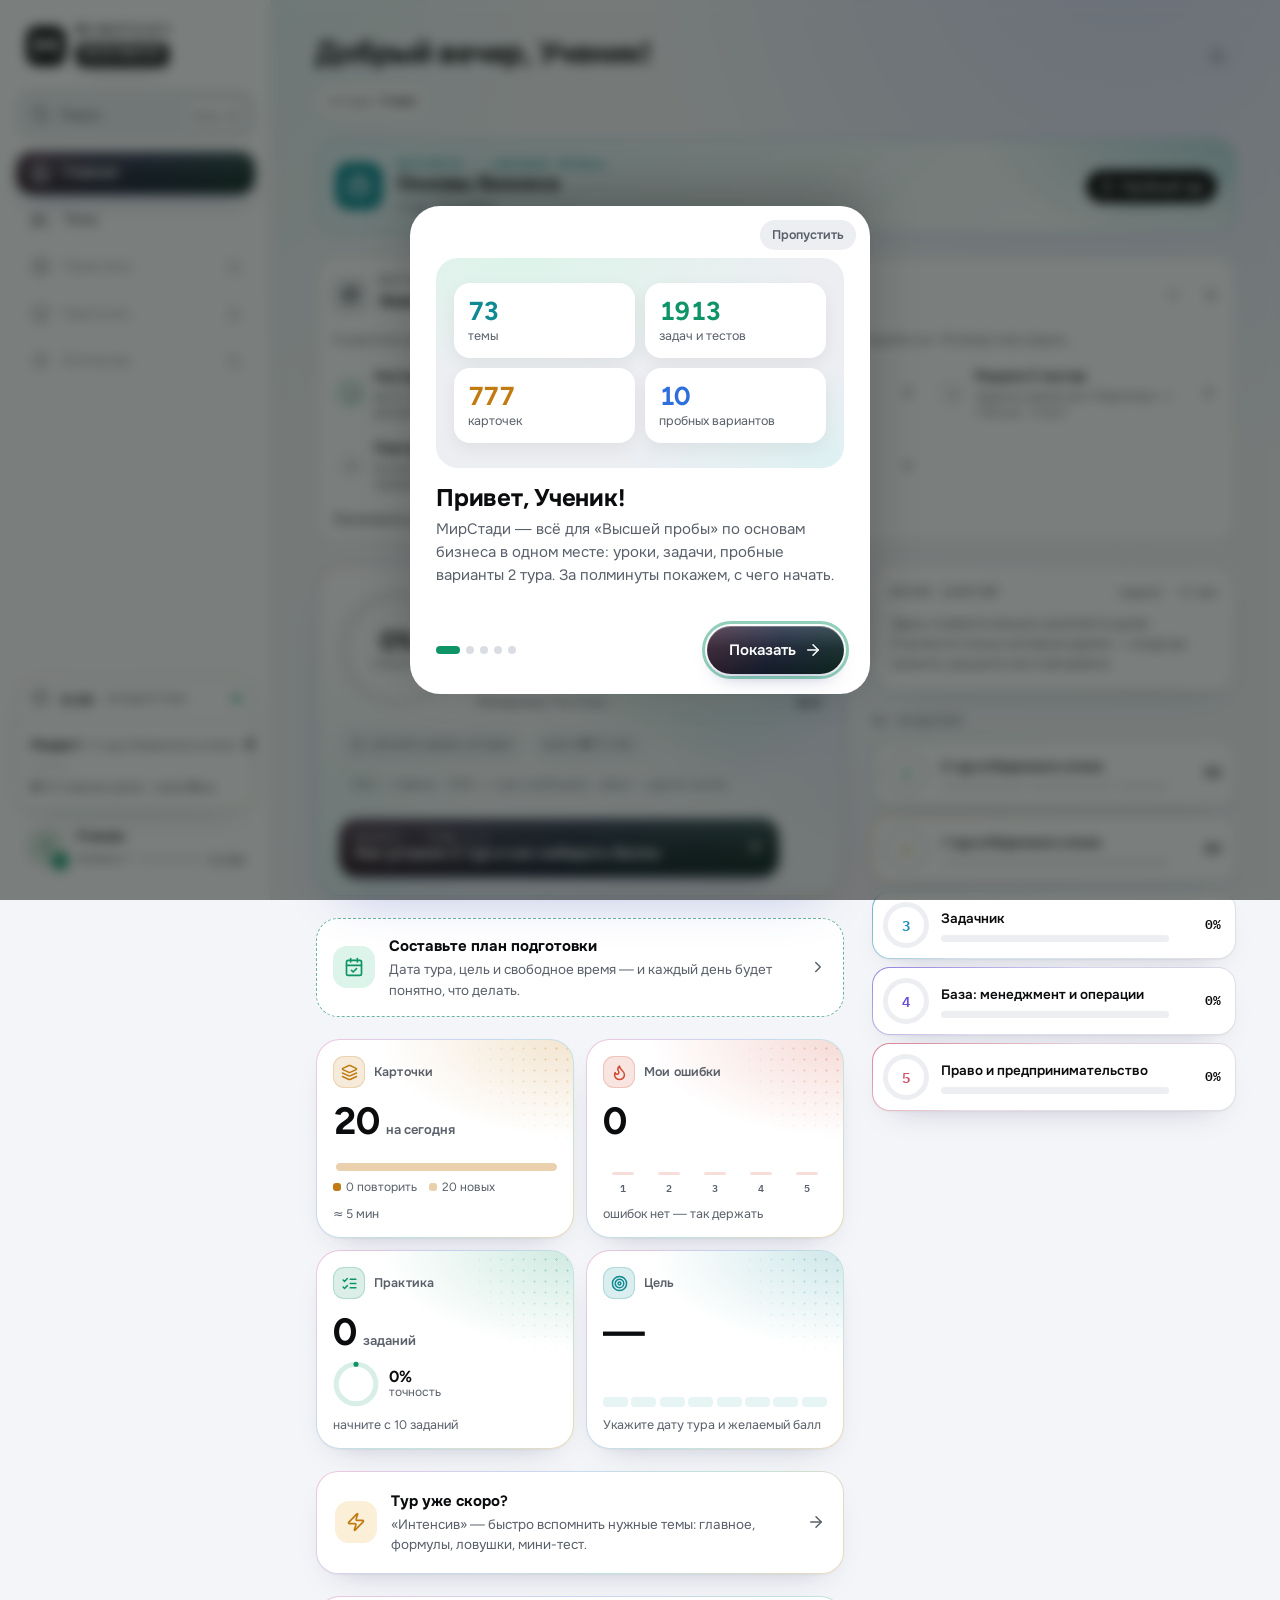
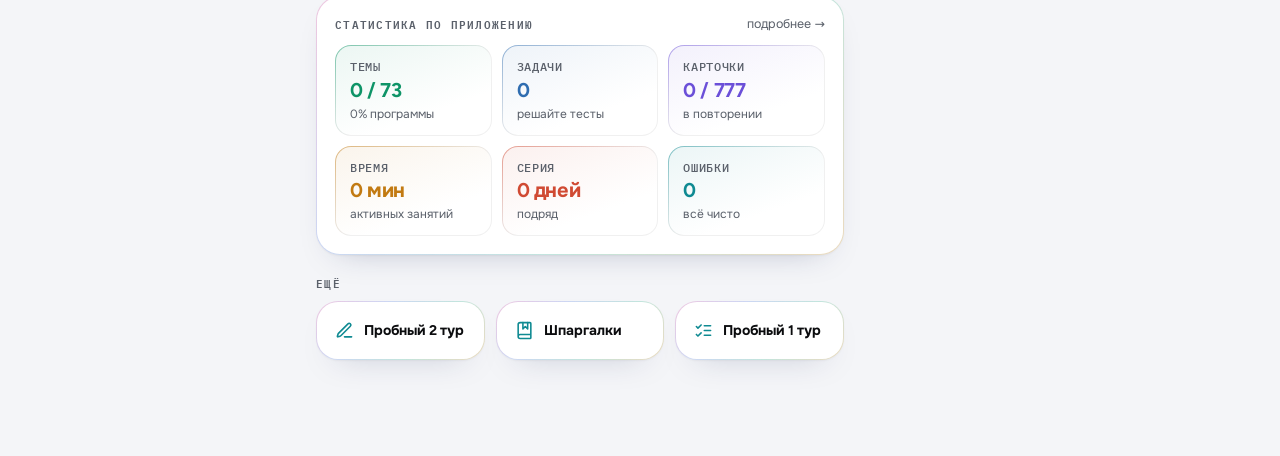
==== commit 7cfadeba: "Заставка: удержание надписи на 0,5 с короче Co-Authored-By: Claude Opus 5.5 <noreply@anthropic.com> " ====
--- a/index.html
+++ b/index.html
@@ -410,7 +410,7 @@
       A(n, [{ opacity: 0, transform: "translateY(100%)" }, { opacity: 1, transform: "translateY(0)" }], { duration: 300, delay: barStart + BD - 40 + i * 22, easing: BOUNCE });
     });
     later(function () { chip.classList.add("mss-shine"); }, barStart + BD + 160);
-    later(function () { merge(icX, cr, mh); }, barStart + BD + 2460);
+    later(function () { merge(icX, cr, mh); }, barStart + BD + 1960);
   }
 
   // 5. всё сливается в одну переливающуюся каплю
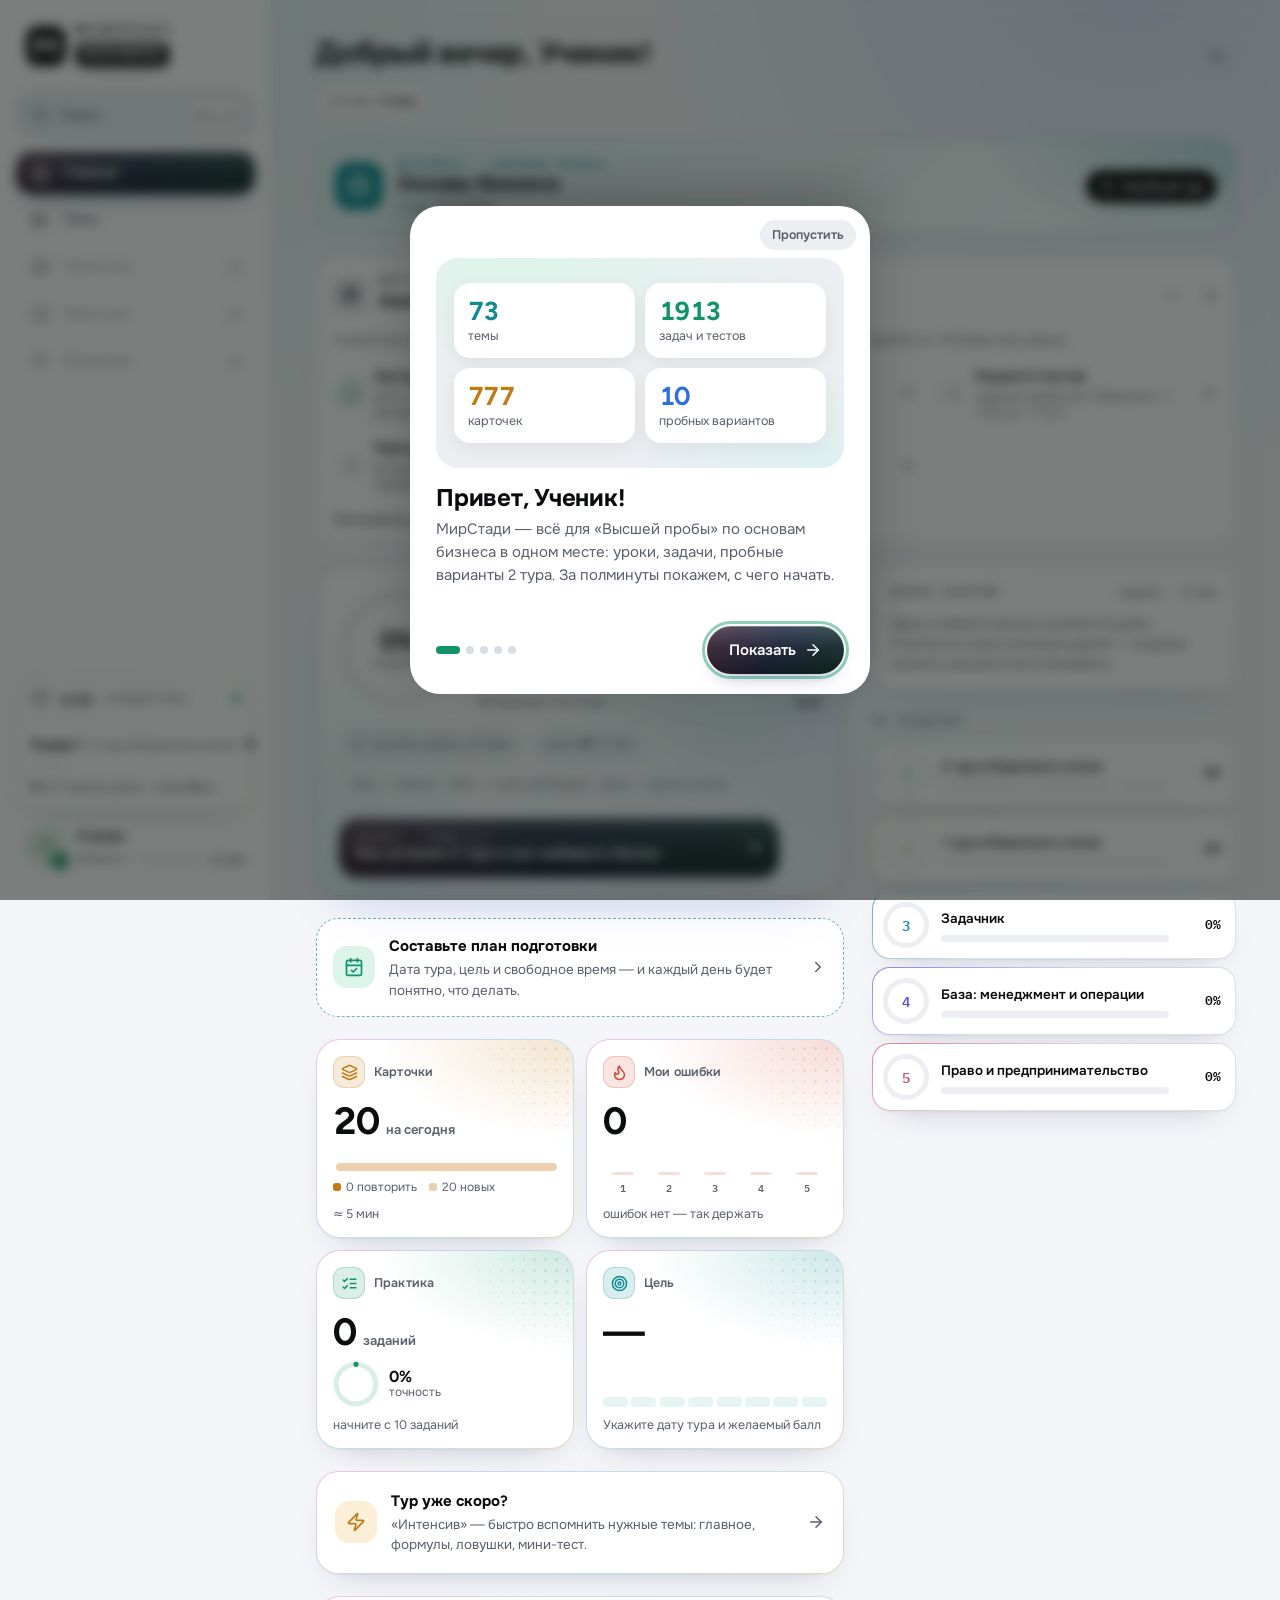
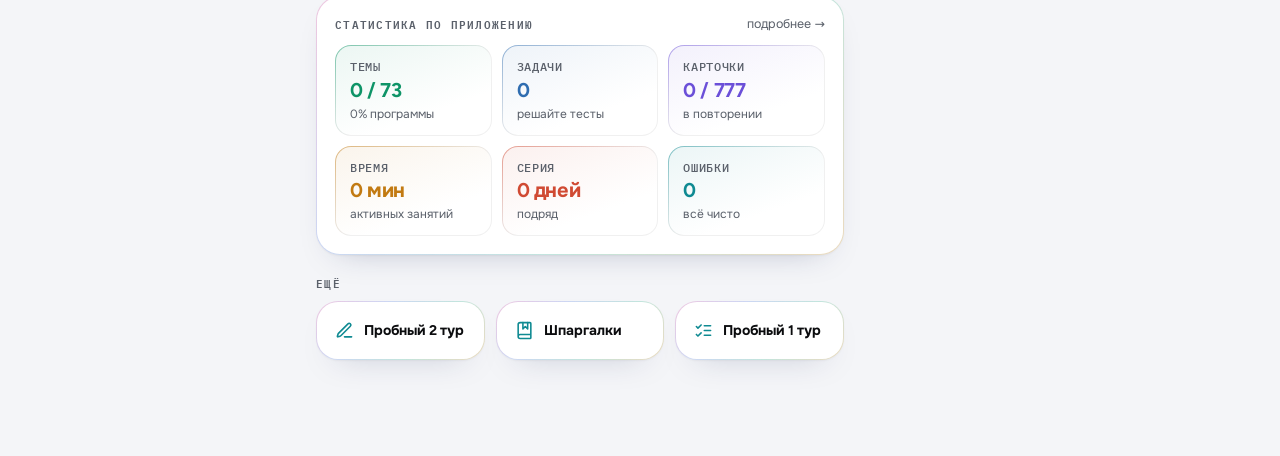
==== commit 8dfc1fed: "Заставка: удержание −0,5 с; перелив букв, волна и блик во время показа надписи Co-Authored-By: Claud" ====
--- a/index.html
+++ b/index.html
@@ -96,6 +96,9 @@
 #ms-splash .mss-lock .brand-biz,#ms-splash .mss-lock .brand-mir i{opacity:0}
 #ms-splash .mss-lock .brand-biz::after{animation:none!important;left:-60%}
 #ms-splash .mss-lock .brand-biz.mss-shine::after{animation:bw-sheen-h .8s cubic-bezier(.22,.61,.36,1) 1 both!important}
+#ms-splash{--mss-g1:#7E8896;--mss-g2:#C9D0DA}
+:root[data-theme=dark] #ms-splash{--mss-g1:#A9B8FF;--mss-g2:#FFD6F2}
+#ms-splash .mss-lock.mss-glint .brand-mir i{background-image:linear-gradient(100deg,var(--bw-t1) 0%,var(--bw-t1) 35%,var(--mss-g1) 44%,var(--mss-g2) 50%,var(--mss-g1) 56%,var(--bw-t1) 65%,var(--bw-t1) 100%)!important;background-size:300% 100%!important;background-position:100% 0;-webkit-background-clip:text!important;background-clip:text!important;-webkit-text-fill-color:transparent!important;color:transparent!important}
 html.mss-on .sidebar .logo>*,html.mss-on .topbar a.row>svg,html.mss-on .topbar a.row>.brand{visibility:hidden}
 </style>
 <div id="ms-splash" aria-hidden="true">
@@ -410,7 +413,21 @@
       A(n, [{ opacity: 0, transform: "translateY(100%)" }, { opacity: 1, transform: "translateY(0)" }], { duration: 300, delay: barStart + BD - 40 + i * 22, easing: BOUNCE });
     });
     later(function () { chip.classList.add("mss-shine"); }, barStart + BD + 160);
-    later(function () { merge(icX, cr, mh); }, barStart + BD + 1960);
+    later(function () {
+      // пока надпись держится — перелив по буквам, лёгкая волна и блик на плашке
+      var lk = el.querySelector(".mss-lock"); lk.classList.add("mss-glint");
+      mirL.forEach(function (n, i) {
+        try { n.animate([{ backgroundPosition: "100% 0" }, { backgroundPosition: "0% 0" }], { duration: 720 * S, delay: i * 40 * S, easing: "cubic-bezier(.45,.05,.35,1)", fill: "both" }); } catch (e) {}
+        try { n.animate([{ transform: "translateY(0)" }, { transform: "translateY(-9%)", offset: .45 }, { transform: "translateY(0)" }], { duration: 560 * S, delay: (60 + i * 40) * S, easing: "ease-in-out" }); } catch (e) {}
+      });
+      bizL.forEach(function (n, i) {
+        try { n.animate([{ transform: "translateY(0)" }, { transform: "translateY(-12%)", offset: .45 }, { transform: "translateY(0)" }], { duration: 460 * S, delay: (240 + i * 36) * S, easing: "ease-in-out" }); } catch (e) {}
+      });
+      var gl = Math.round(H * .14);
+      try { svg.animate([{ filter: "drop-shadow(0 0 0px rgba(170,190,255,0))" }, { filter: "drop-shadow(0 0 " + gl + "px rgba(170,190,255,.6))", offset: .5 }, { filter: "drop-shadow(0 0 0px rgba(170,190,255,0))" }], { duration: 900 * S, easing: "ease-in-out" }); } catch (e) {}
+      chip.classList.remove("mss-shine"); void chip.offsetWidth; chip.classList.add("mss-shine");
+    }, barStart + BD + 420);
+    later(function () { merge(icX, cr, mh); }, barStart + BD + 1460);
   }
 
   // 5. всё сливается в одну переливающуюся каплю
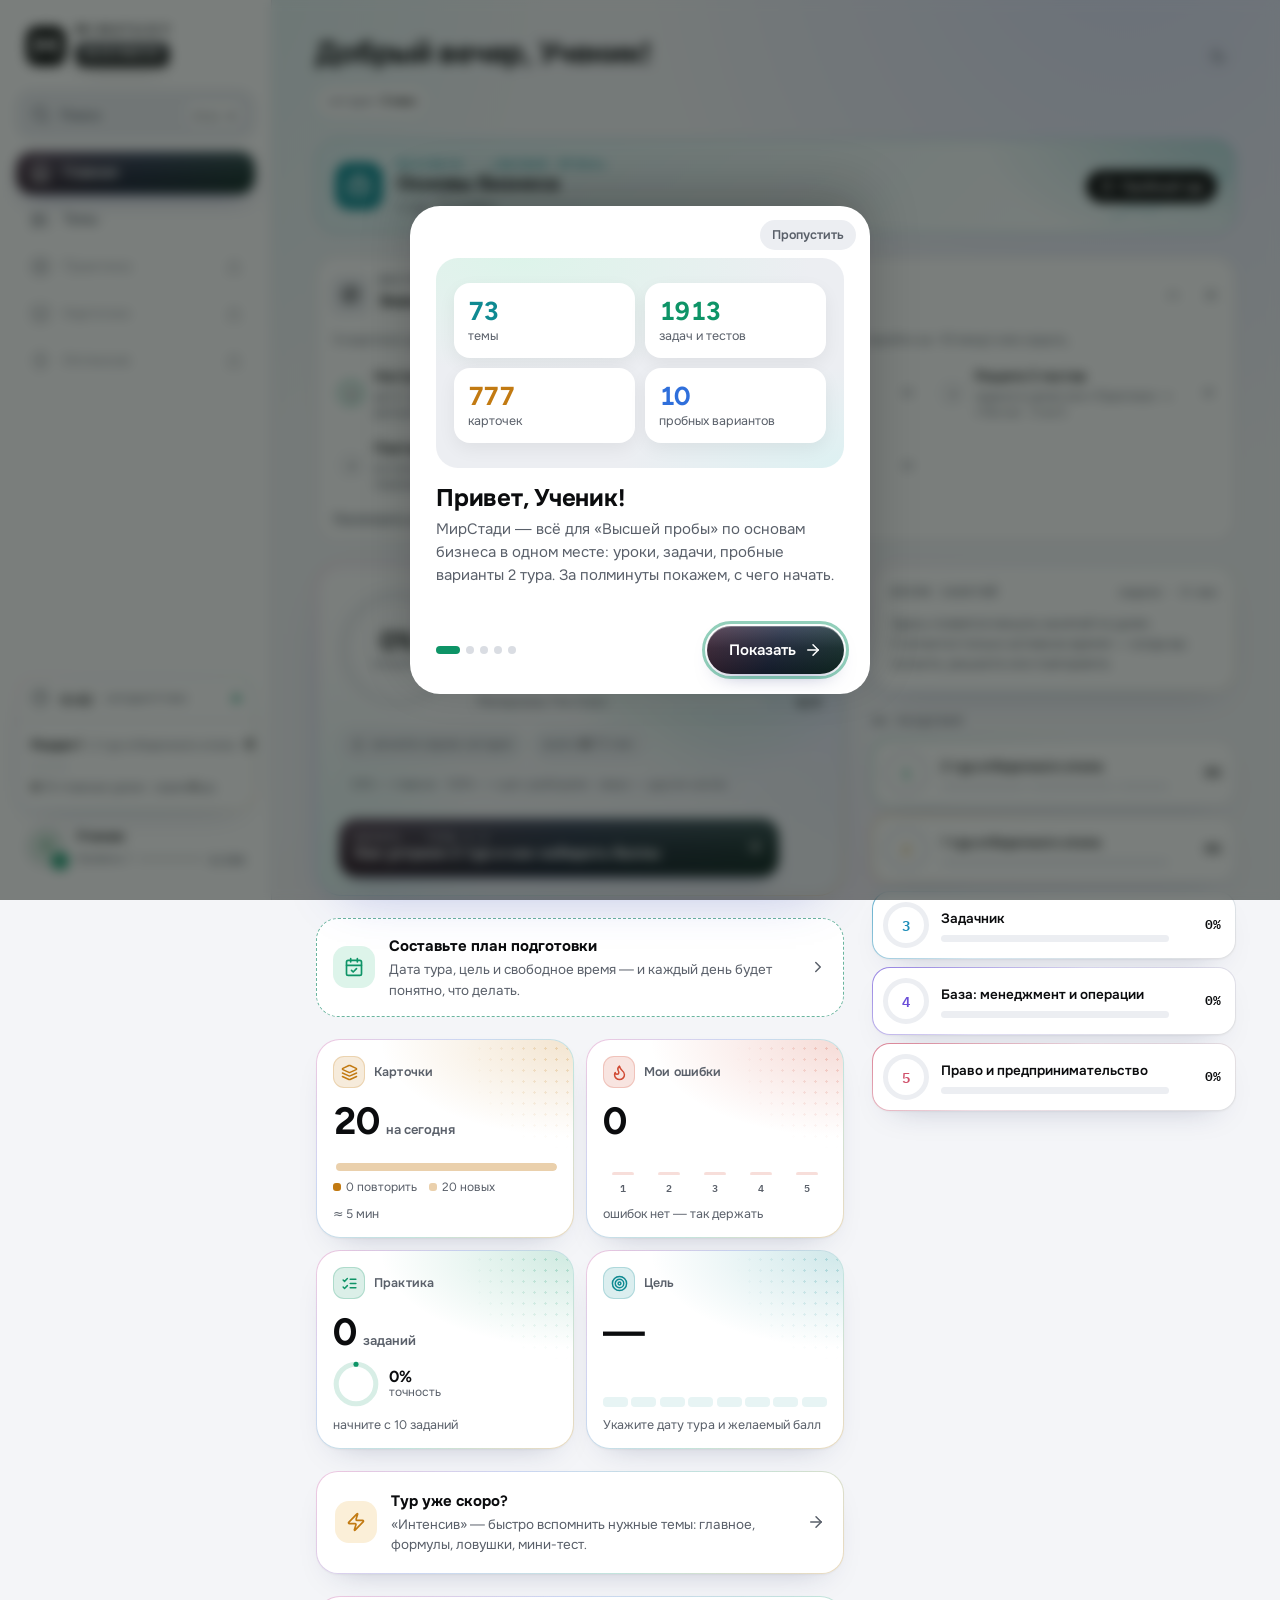
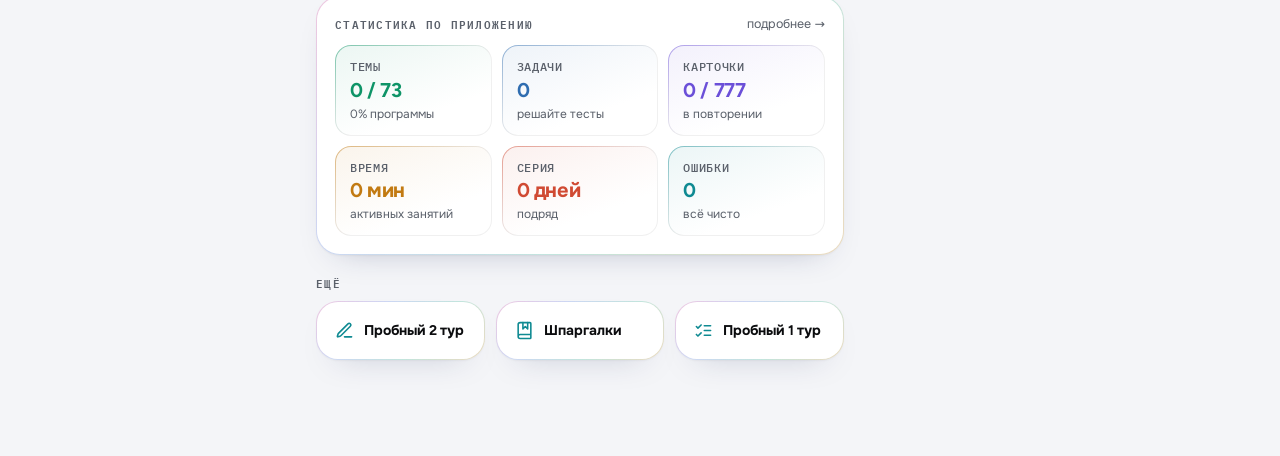
==== commit 8c3d2b47: "Поиск ведёт к месту объяснения: якоря подтем и терминов, приоритет совпадения, свечение блока, парам" ====
--- a/index.html
+++ b/index.html
@@ -1,476 +1,477 @@
-<!doctype html>
-<html lang="ru" data-theme="light">
-  <head>
-    <meta charset="utf-8" />
-    <meta name="copyright" content="© 2026 МирСтади. Все права защищены." />
-    <meta name="robots" content="noai, noimageai" />
-    <meta name="viewport" content="width=device-width, initial-scale=1, viewport-fit=cover" />
-    <meta name="theme-color" content="#FAFAF8" />
-    <meta name="description" content="МирСтади · Основы бизнеса — подготовка к олимпиаде «Высшая проба» по основам бизнеса: 10 главных уроков 2 тура, задачи с проверкой по правилам тура, пробные варианты, мини-эссе и карточки." />
-    <link rel="icon" href="./favicon.svg" type="image/svg+xml" />
-    <link rel="manifest" href="./manifest.webmanifest" />
-    <link rel="apple-touch-icon" href="./icons/apple-touch-icon.png" />
-    <meta name="apple-mobile-web-app-capable" content="yes" />
-    <meta name="mobile-web-app-capable" content="yes" />
-    <meta name="apple-mobile-web-app-title" content="МирСтади Бизнес" />
-    <meta name="apple-mobile-web-app-status-bar-style" content="default" />
-    <title>МирСтади · Основы бизнеса</title>
-    <script>
-      // Свой «ящик» в памяти браузера: сайт обществознания и этот сайт живут на одном домене
-      // (emir-html.github.io) и в одном окне Telegram, поэтому все ключи localStorage получают приставку «biz|».
-      (function () {
-        try {
-          var P = Storage.prototype, LS = window.localStorage, X = "biz|";
-          var g = P.getItem, s = P.setItem, r = P.removeItem;
-          P.getItem = function (k) { return g.call(this, this === LS ? X + k : k); };
-          P.setItem = function (k, v) { return s.call(this, this === LS ? X + k : k, v); };
-          P.removeItem = function (k) { return r.call(this, this === LS ? X + k : k); };
-        } catch (e) {}
-      })();
-    </script>
-    <script>
-      // Открыто как мини-приложение Telegram? Тогда подключаем его официальный скрипт (лежит рядом,
-      // без обращения к telegram.org) — до запуска приложения, чтобы данные Telegram были готовы сразу.
-      (function () {
-        var tg = false;
-        try {
-          tg = /tgWebApp/.test(location.hash + location.search) ||
-            !!sessionStorage.getItem("__telegram__initParams") || !!window.TelegramWebviewProxy;
-        } catch (e) {}
-        if (tg) document.write('<script src="./tg-web-app.js"><\/script>');
-      })();
-    </script>
-    <script>
-      // тема до загрузки приложения — чтобы не было «вспышки» светлого фона
-      try {
-        var t = localStorage.getItem("ms:theme") || "auto";
-        var tgs = window.Telegram && window.Telegram.WebApp && window.Telegram.WebApp.initData && window.Telegram.WebApp.colorScheme;
-        var dark = t === "dark" || (t === "auto" && (tgs ? tgs === "dark" : window.matchMedia("(prefers-color-scheme: dark)").matches));
-        document.documentElement.setAttribute("data-theme", dark ? "dark" : "light");
-      } catch (e) {}
-    </script>
-    <script type="module" crossorigin src="./assets/index-f7cf14c1.js"></script>
-    <link rel="stylesheet" crossorigin href="./assets/index-20fcae1f.css">
-  </head>
-  <body>
-<!--splash-->
-<style>
-#ms-splash{position:fixed;inset:0;z-index:2147483000;overflow:hidden;pointer-events:auto;--H:clamp(58px,min(18vw,16vh),150px);
-  --sp-bg:#F2F3F5;--sp-glow:rgba(0,0,0,.07);--sp-blob:rgba(120,128,140,.30);
-  --liq1:radial-gradient(circle at 34% 28%,#5A5F68 0,#1A1C20 45%,#000 80%);--liq2:linear-gradient(180deg,#E4E7EB 0%,#B9BFC8 55%,#8D939C 100%);
-  --beam:linear-gradient(90deg,rgba(40,44,50,0),rgba(40,44,50,.35) 60%,rgba(20,22,26,.75))}
-:root[data-theme=dark] #ms-splash{--sp-bg:#000;--sp-glow:rgba(255,255,255,.11);--sp-blob:rgba(200,206,214,.20);
-  --liq1:radial-gradient(circle at 34% 28%,#8A9099 0,#2A2D33 42%,#0A0A0A 82%);--liq2:linear-gradient(180deg,#FFF 0%,#E6E9ED 45%,#B4BAC3 100%);
-  --beam:linear-gradient(90deg,rgba(255,255,255,0),rgba(214,219,226,.38) 55%,rgba(255,255,255,.85))}
-#ms-splash .mss-back{position:absolute;inset:0;background:radial-gradient(70% 55% at 50% 48%,var(--sp-glow),transparent 75%),var(--sp-bg)}
-#ms-splash .mss-back::after{content:"";position:absolute;inset:0;opacity:.05;background-image:url("data:image/svg+xml,%3Csvg xmlns='http://www.w3.org/2000/svg' width='160' height='160'%3E%3Cfilter id='n'%3E%3CfeTurbulence type='fractalNoise' baseFrequency='.9' numOctaves='2' stitchTiles='stitch'/%3E%3CfeColorMatrix values='0 0 0 0 .5 0 0 0 0 .5 0 0 0 0 .5 0 0 0 .55 0'/%3E%3C/filter%3E%3Crect width='160' height='160' filter='url(%23n)'/%3E%3C/svg%3E");background-size:160px 160px}
-#ms-splash .mss-ring{position:absolute;left:0;top:0;border-radius:50%;border:1.5px solid rgba(10,10,12,.45);opacity:0;pointer-events:none}
-:root[data-theme=dark] #ms-splash .mss-ring{border-color:rgba(255,255,255,.75)}
-#ms-splash .mss-fx{position:absolute;left:0;top:0;width:100%;height:100%;pointer-events:none;display:block}
-#ms-splash .mss-goo{position:absolute;pointer-events:none}
-#ms-splash .mss-goo canvas{position:absolute;left:0;top:0;width:100%;height:100%}
-#ms-splash .mss-g,#ms-splash .mss-bar{position:absolute;left:0;top:0;visibility:hidden}
-#ms-splash .mss-bar{transform-origin:0 50%}
-#ms-splash .mss-world{position:absolute;inset:0}
-#ms-splash .mss-stage{position:absolute;inset:0;display:grid;place-items:center}
-#ms-splash .mss-grp{position:relative;display:flex;align-items:center;gap:calc(var(--H)*.3)}
-#ms-splash .mss-ic{position:relative;z-index:3;width:var(--H);height:var(--H);flex:none}
-#ms-splash .mss-ic svg{position:relative;width:100%;height:100%;display:block;opacity:0;overflow:visible}
-#ms-splash .mss-orb{position:absolute;left:0;top:0;z-index:5;border-radius:50%;overflow:hidden;opacity:0;pointer-events:none;
-  -webkit-clip-path:circle(50% at 50% 50%);clip-path:circle(50% at 50% 50%);-webkit-mask-image:-webkit-radial-gradient(white,black);isolation:isolate;
-  background:radial-gradient(circle at 50% 45%,#16171A 0,#060607 55%,#000 80%)}
-#ms-splash .mss-swirl{position:absolute;inset:-12%;border-radius:50%;animation:mss-spin 1.1s linear infinite;
-  background:radial-gradient(circle at 30% 30%,#FFF 0,rgba(255,255,255,.55) 9%,rgba(255,255,255,0) 24%),radial-gradient(circle at 72% 64%,rgba(220,224,230,.5) 0,rgba(220,224,230,0) 20%),radial-gradient(circle at 46% 54%,#000 0,#000 30%,rgba(0,0,0,0) 64%),radial-gradient(circle at 70% 30%,#2A2D33 0,rgba(42,45,51,0) 36%),#050506}
-#ms-splash .mss-swirl::after{content:"";position:absolute;inset:10%;border-radius:50%;animation:mss-spin 1.6s linear infinite reverse;
-  background:radial-gradient(circle at 64% 24%,rgba(255,255,255,.7) 0,rgba(255,255,255,0) 18%),radial-gradient(circle at 26% 70%,rgba(255,255,255,.28) 0,rgba(255,255,255,0) 16%),radial-gradient(circle at 50% 50%,rgba(0,0,0,.85) 0,rgba(0,0,0,0) 48%)}
-#ms-splash .mss-hl{position:absolute;inset:0;border-radius:50%;background:radial-gradient(circle at 33% 27%,rgba(255,255,255,.95) 0,rgba(255,255,255,.6) 8%,rgba(255,255,255,0) 26%),radial-gradient(circle at 64% 80%,rgba(255,255,255,.25),rgba(255,255,255,0) 40%);
-  box-shadow:inset 0 0 0 1px rgba(255,255,255,.32),inset 0 -6px 14px rgba(255,255,255,.14)}
-/* светлая тема: тот же переливающийся шар, но жемчужный — больше белого, чёрное акцентами */
-:root:not([data-theme=dark]) #ms-splash .mss-orb{background:radial-gradient(circle at 50% 45%,#FFF 0,#ECEEF1 55%,#C9CED6 85%)}
-:root:not([data-theme=dark]) #ms-splash .mss-swirl{background:radial-gradient(circle at 30% 30%,#FFF 0,rgba(255,255,255,0) 30%),radial-gradient(circle at 70% 66%,rgba(10,10,12,.85) 0,rgba(10,10,12,0) 20%),radial-gradient(circle at 46% 54%,#F4F5F7 0,#E4E7EB 34%,rgba(228,231,235,0) 66%),radial-gradient(circle at 72% 30%,#9AA0A8 0,rgba(154,160,168,0) 30%),#DADEE3}
-:root:not([data-theme=dark]) #ms-splash .mss-swirl::after{background:radial-gradient(circle at 62% 24%,rgba(255,255,255,.95) 0,rgba(255,255,255,0) 20%),radial-gradient(circle at 28% 70%,rgba(0,0,0,.55) 0,rgba(0,0,0,0) 15%),radial-gradient(circle at 50% 50%,rgba(255,255,255,.6) 0,rgba(255,255,255,0) 46%)}
-:root:not([data-theme=dark]) #ms-splash .mss-hl{box-shadow:inset 0 0 0 1px rgba(0,0,0,.12),inset 0 -8px 16px rgba(0,0,0,.12)}
-@keyframes mss-spin{to{transform:rotate(360deg)}}
-#ms-splash .mss-lock{--h:var(--H)!important}
-#ms-splash .mss-lock .brand-mir{background:none!important;-webkit-text-fill-color:var(--bw-t1)!important;color:var(--bw-t1)!important;animation:none!important}
-#ms-splash .mss-lock .brand-biz,#ms-splash .mss-lock .brand-mir i{opacity:0}
-#ms-splash .mss-lock .brand-biz::after{animation:none!important;left:-60%}
-#ms-splash .mss-lock .brand-biz.mss-shine::after{animation:bw-sheen-h .8s cubic-bezier(.22,.61,.36,1) 1 both!important}
-#ms-splash{--mss-g1:#7E8896;--mss-g2:#C9D0DA}
-:root[data-theme=dark] #ms-splash{--mss-g1:#A9B8FF;--mss-g2:#FFD6F2}
-#ms-splash .mss-lock.mss-glint .brand-mir i{background-image:linear-gradient(100deg,var(--bw-t1) 0%,var(--bw-t1) 35%,var(--mss-g1) 44%,var(--mss-g2) 50%,var(--mss-g1) 56%,var(--bw-t1) 65%,var(--bw-t1) 100%)!important;background-size:300% 100%!important;background-position:100% 0;-webkit-background-clip:text!important;background-clip:text!important;-webkit-text-fill-color:transparent!important;color:transparent!important}
-html.mss-on .sidebar .logo>*,html.mss-on .topbar a.row>svg,html.mss-on .topbar a.row>.brand{visibility:hidden}
-</style>
-<div id="ms-splash" aria-hidden="true">
-  <div class="mss-back"></div>
-  <canvas class="mss-fx"></canvas>
-  <div class="mss-world">
-    <div class="mss-ring"></div><div class="mss-ring"></div>
-    <div class="mss-goo mss-goo1"></div>
-    <div class="mss-goo mss-goo2"></div>
-    <div class="mss-stage"><div class="mss-grp">
-      <div class="mss-ic"><svg viewBox="0 0 64 64"><rect x="0.75" y="0.75" width="62.5" height="62.5" rx="17.5" fill="#0A0A0A" stroke="var(--logo-edge, #0A0A0A)" stroke-width="1.5"/><path d="M18 45V19l14 16 14-16v26" fill="none" stroke="#FFFFFF" stroke-width="6" stroke-linecap="round" stroke-linejoin="round"/></svg></div>
-      <span class="bw-lock mss-lock"><span class="brand-mir"><i>M</i><i>I</i><i>R</i><i>S</i><i>T</i><i>U</i><i>D</i><i>Y</i></span><span class="brand-biz"><i>B</i><i>U</i><i>S</i><i>I</i><i>N</i><i>E</i><i>S</i><i>S</i></span></span>
-    </div></div>
-  </div>
-  <div class="mss-orb"><div class="mss-swirl"></div><div class="mss-hl"></div></div>
-  <div class="mss-goo mss-goo1 mss-goo3"></div>
-</div>
-<script>
-(function () {
-  var el = document.getElementById("ms-splash"), root = document.documentElement;
-  if (!el) return;
-  var skip = false, S = 1;
-  try { var m = /[?&]spslow=(\d+)/.exec(location.search); if (m) S = +m[1]; } catch (e) {}
-  try { if (sessionStorage.getItem("biz:splash") && S === 1) skip = true; sessionStorage.setItem("biz:splash", "1"); } catch (e) {}
-  try { if (matchMedia("(prefers-reduced-motion: reduce)").matches) skip = true; } catch (e) {}
-  if (!el.animate) skip = true;
-  if (skip) { el.parentNode.removeChild(el); return; }
-  root.classList.add("mss-on");
-  var $ = function (s) { return el.querySelector(s); }, $$ = function (s) { return [].slice.call(el.querySelectorAll(s)); };
-  var ic = $(".mss-ic"), svg = $(".mss-ic svg"), mPath = $(".mss-ic path"), back = $(".mss-back"), world = $(".mss-world"),
-      g1 = $(".mss-goo1"), g2 = $(".mss-goo2"), orb = $(".mss-orb"), swirl = $(".mss-swirl"), g3 = $(".mss-goo3"), chip = $(".brand-biz"),
-      mirL = $$(".brand-mir i"), bizL = $$(".brand-biz i");
-  if (S !== 1) { swirl.style.animationDuration = (0.9 * S) + "s"; el.style.setProperty("--mss-slow", S); }
-  var SPRING = "cubic-bezier(.34,1.56,.64,1)", BOUNCE = "cubic-bezier(.3,1.75,.5,1)", SOFT = "cubic-bezier(.45,0,.2,1)";
-  var A = function (n, k, o) { o.fill = o.fill || "both"; o.duration *= S; o.delay = (o.delay || 0) * S; return n.animate(k, o); };
-  var later = function (f, t) { return setTimeout(f, t * S); };
-  var rnd = function (a, b) { return a + Math.random() * (b - a); };
-  var done = false;
-  function finish() {
-    if (done) return; done = true;
-    root.classList.remove("mss-on");
-    requestAnimationFrame(function () { if (el.parentNode) el.parentNode.removeChild(el); });
-  }
-  var ROOT = { ox: 0, oy: 0 };
-  function T(box, x, y, s, extra) { return "translate(" + (x - box.ox) + "px," + (y - box.oy) + "px) scale(" + (s == null ? 1 : s) + ")" + (extra || ""); }
-  function setBox(box, l, t, w, h) { box.ox = l; box.oy = t; box.style.left = l + "px"; box.style.top = t + "px"; box.style.width = w + "px"; box.style.height = h + "px"; }
-  function blob(box, d, cls) {
-    var b = document.createElement("i"); b.className = "mss-g" + (cls ? " " + cls : "");
-    b.style.width = b.style.height = d + "px"; b.style.marginLeft = b.style.marginTop = (-d / 2) + "px";
-    b.style.transform = "scale(0)"; box.appendChild(b); return b;
-  }
-  var ctr = function (r) { return [r.left + r.width / 2, r.top + r.height / 2]; };
-  // плотные ключевые кадры по физической формуле — анимация идёт без «ступенек»
-  function frames(dur, n, f) { var k = []; for (var i = 0; i <= n; i++) { var o = f(i / n * dur, i / n); o.offset = i / n; k.push(o); } return k; }
-  // струя: голова летит по кривой, хвост повторяет путь с отставанием, пересчёт каждый кадр
-  function snake(box, path, rad, dur, lag, n, delay, cls, taper, byHead) {
-    taper = taper == null ? .55 : taper;
-    var segs = [], d = 64;
-    for (var i = 0; i < n; i++) segs.push(blob(box, d, cls));
-    var D = dur * S, L = lag * S;
-    later(function () {
-      var t0 = performance.now();
-      (function frame(now) {
-        var t = now - t0;
-        for (var i = 0; i < n; i++) {
-          var ti = (t - i * L / n) / D, c = Math.max(0, Math.min(1, ti)), p = path(c);
-          var r = ti <= 0 || (i > 0 && ti >= 1) ? 0 : rad(byHead ? Math.max(0, Math.min(1, t / D)) : c) * (1 - taper * i / n);
-          segs[i].style.transform = T(box, p[0], p[1], 2 * r / d);
-        }
-        if (t < D + L) requestAnimationFrame(frame);
-        else for (var k = 1; k < n; k++) segs[k].remove();
-      })(t0);
-    }, delay);
-    return segs[0];
-  }
-
-  // ── Жидкость рисует видеокарта (WebGL2) на ОДНОМ холсте во весь экран: поле «метаболов» + глянец, блик, ободок.
-  // Без SVG-фильтров и без трансформаций холста — поэтому нет «квадратиков» и рывков ни на iOS, ни на Android.
-  var FS = "#version 300 es\nprecision highp float;uniform sampler2D uT;uniform int uN;uniform float uSc,uH,uDark;uniform vec2 uSh;uniform vec4 uCap;uniform vec2 uCapC;out vec4 o;" +
-    "vec4 sh(float F,vec2 G,float C,float O){const float TH=.5625;if(F<TH*.5)return vec4(0.);float g=length(G)+1e-5;float w=max(.01,g*.7/uSc);float al=smoothstep(TH-w,TH+w,F);if(al<=0.)return vec4(0.);" +
-    "float l=C/F,op=O/F,ed=clamp(1.-(F-TH)/.75,0.,1.);ed=ed*ed*(3.-2.*ed);vec2 n2=-G/g*ed*.93;float nz=sqrt(max(0.,1.-dot(n2,n2)));vec3 n=vec3(n2,nz);" +
-    "vec3 L=normalize(vec3(-.45,-.62,.64));vec3 Hh=normalize(L+vec3(0.,0.,1.));float ndl=dot(n,L);float sp=pow(max(dot(n,Hh),0.),30.);float rim=(1.-nz);rim*=rim;" +
-    "float v=(8.+240.*l)*(.8+.22*ndl)/255.;float rs=uDark>.5?.9-.55*l:.34;float rc=uDark>.5?1.:mix(.16,.5,l);v=v*(1.-rim*rs)+rc*rim*rs+sp*(uDark>.5?.94:.8);v=clamp(v,0.,1.);" +
-    "float A=al*op;return vec4(clamp(vec3(v-.008,v-.004,v+.008),0.,1.)*A,A);}" +
-    "void main(){vec2 p=vec2(gl_FragCoord.x,uH-gl_FragCoord.y)/uSc;float F1=0.,F2=0.,F3=0.,C1=0.,C2=0.,C3=0.,O1=0.,O2=0.,O3=0.;vec2 G1=vec2(0.),G2=vec2(0.),G3=vec2(0.);" +
-    "for(int i=0;i<256;i++){if(i>=uN)break;vec4 a=texelFetch(uT,ivec2(i,0),0);vec4 b=texelFetch(uT,ivec2(i,1),0);float ly=texelFetch(uT,ivec2(i,2),0).x;" +
-    "vec2 d=(ly<2.5?p-uSh:p)-a.xy;vec2 q=vec2(b.x*d.x+b.y*d.y,b.z*d.x+b.w*d.y);float r2=dot(q,q);if(r2<4.){float t=1.-.25*r2;float k=t*t;vec2 gg=-t*(q.x*b.xy+q.y*b.zw);" +
-    "if(ly<1.5){F1+=k;C1+=k*a.z;O1+=k*a.w;G1+=gg;}else if(ly<2.5){F2+=k;C2+=k*a.z;O2+=k*a.w;G2+=gg;}else{F3+=k;C3+=k*a.z;O3+=k*a.w;G3+=gg;}}}" +
-    "if(uCap.w>0.){vec2 pp=p-uSh;float px=clamp(pp.x,uCap.x,uCap.y);vec2 d=vec2(pp.x-px,pp.y-uCap.z)/uCap.w;float r2=dot(d,d);if(r2<4.){float t=1.-.25*r2;float k=t*t;F2+=k;C2+=k*uCapC.x;O2+=k*uCapC.y;G2-=t*d/uCap.w;}}" +
-    "vec4 c=sh(F1,G1,C1,O1);vec4 c2=sh(F2,G2,C2,O2);c=c2+c*(1.-c2.a);vec4 c3=sh(F3,G3,C3,O3);o=c3+c*(1.-c3.a);}";
-  var VS = "#version 300 es\nin vec2 a;void main(){gl_Position=vec4(a,0.,1.);}";
-  var SCMAX = 3, slow = 0, lastT = 0, cv = $(".mss-fx"), gl = null, U = {}, BUF = new Float32Array(256 * 3 * 4), CW = 0, CH = 0, CSC = 1, drew = false, flightCol = 0;
-  function glInit() {
-    try {
-      gl = cv.getContext("webgl2", { premultipliedAlpha: true, alpha: true, antialias: false, depth: false, stencil: false, preserveDrawingBuffer: false, failIfMajorPerformanceCaveat: S === 1 });
-      if (!gl) return false;
-      var sh = function (t, src) { var x = gl.createShader(t); gl.shaderSource(x, src); gl.compileShader(x); if (!gl.getShaderParameter(x, gl.COMPILE_STATUS)) throw gl.getShaderInfoLog(x); return x; };
-      var pr = gl.createProgram(); gl.attachShader(pr, sh(gl.VERTEX_SHADER, VS)); gl.attachShader(pr, sh(gl.FRAGMENT_SHADER, FS)); gl.linkProgram(pr);
-      if (!gl.getProgramParameter(pr, gl.LINK_STATUS)) throw "link";
-      gl.useProgram(pr);
-      var vb = gl.createBuffer(); gl.bindBuffer(gl.ARRAY_BUFFER, vb); gl.bufferData(gl.ARRAY_BUFFER, new Float32Array([-1, -1, 3, -1, -1, 3]), gl.STATIC_DRAW);
-      var al = gl.getAttribLocation(pr, "a"); gl.enableVertexAttribArray(al); gl.vertexAttribPointer(al, 2, gl.FLOAT, false, 0, 0);
-      var tx = gl.createTexture(); gl.activeTexture(gl.TEXTURE0); gl.bindTexture(gl.TEXTURE_2D, tx);
-      gl.texParameteri(gl.TEXTURE_2D, gl.TEXTURE_MIN_FILTER, gl.NEAREST); gl.texParameteri(gl.TEXTURE_2D, gl.TEXTURE_MAG_FILTER, gl.NEAREST);
-      gl.texParameteri(gl.TEXTURE_2D, gl.TEXTURE_WRAP_S, gl.CLAMP_TO_EDGE); gl.texParameteri(gl.TEXTURE_2D, gl.TEXTURE_WRAP_T, gl.CLAMP_TO_EDGE);
-      gl.texImage2D(gl.TEXTURE_2D, 0, gl.RGBA32F, 256, 3, 0, gl.RGBA, gl.FLOAT, null);
-      ["uT", "uN", "uSc", "uH", "uDark", "uSh", "uCap", "uCapC"].forEach(function (n) { U[n] = gl.getUniformLocation(pr, n); });
-      gl.uniform1i(U.uT, 0); gl.clearColor(0, 0, 0, 0);
-      if (gl.getError() !== gl.NO_ERROR) throw "gl";
-      cv.addEventListener("webglcontextlost", function (e) { e.preventDefault(); finish(); });
-      fit(); return true;
-    } catch (e) { gl = null; return false; }
-  }
-  function fit() {
-    CSC = Math.min(SCMAX, window.devicePixelRatio || 1);
-    var w = Math.max(1, Math.round(innerWidth * CSC)), h = Math.max(1, Math.round(innerHeight * CSC));
-    if (w === CW && h === CH) return;
-    cv.width = CW = w; cv.height = CH = h; drew = true;
-  }
-  var MRE = /matrix\(([^)]+)\)/;
-  function draw() {
-    fit();
-    var n = 0, cap = null, bx = [1e9, 1e9, -1e9, -1e9], shx = 0, shy = 0, DARK = root.getAttribute("data-theme") === "dark";
-    var wm = MRE.exec(getComputedStyle(world).transform); if (wm) { var wv = wm[1].split(","); shx = +wv[4]; shy = +wv[5]; }
-    var grow = function (x, y, r) { if (x - r < bx[0]) bx[0] = x - r; if (y - r < bx[1]) bx[1] = y - r; if (x + r > bx[2]) bx[2] = x + r; if (y + r > bx[3]) bx[3] = y + r; };
-    var boxes = [[g1, 1], [g2, 2], [g3, 3]];
-    for (var bi = 0; bi < 3; bi++) {
-      var box = boxes[bi][0], ly = boxes[bi][1], bop = +getComputedStyle(box).opacity; if (!(bop > .01)) continue;
-      var sx = ly < 3 ? shx : 0, sy = ly < 3 ? shy : 0, els = box.querySelectorAll(".mss-g,.mss-bar");
-      for (var k = 0; k < els.length && n < 256; k++) {
-        var e = els[k]; if (e.style.transform === "scale(0)" && !(e.getAnimations && e.getAnimations().length)) continue;
-        var cs = getComputedStyle(e), op = +cs.opacity * bop; if (!(op > .01)) continue;
-        var mm = MRE.exec(cs.transform); if (!mm) continue; var M = mm[1].split(",").map(Number);
-        var col = ly === 3 ? (DARK ? 0 : flightCol) : (ly === 1 || e.classList.contains("k") ? 0 : 1);
-        if (e.classList.contains("mss-bar")) {
-          var bw = e.offsetWidth, bh = e.offsetHeight, rr = bh * M[3] / 2; if (rr < .3) continue;
-          var left = box.ox + e.offsetLeft, xa = left + rr; cap = [xa, Math.max(xa, left + bw * M[0] - rr), box.oy + e.offsetTop + bh / 2, rr, col, op];
-          grow(cap[0] + sx, cap[2] + sy, 2 * rr); grow(cap[1] + sx, cap[2] + sy, 2 * rr); continue;
-        }
-        var a = M[0], b = M[1], c = M[2], d = M[3], det = a * d - b * c; if (Math.abs(det) < 1e-6) continue;
-        var rad = (e._d || (e._d = e.offsetWidth)) / 2; if (rad * Math.sqrt(Math.abs(det)) < .15) continue;
-        var px = box.ox + M[4], py = box.oy + M[5], o0 = n * 4, o1 = (256 + n) * 4, o2 = (512 + n) * 4;
-        BUF[o0] = px; BUF[o0 + 1] = py; BUF[o0 + 2] = col; BUF[o0 + 3] = op;
-        BUF[o1] = d / det / rad; BUF[o1 + 1] = -c / det / rad; BUF[o1 + 2] = -b / det / rad; BUF[o1 + 3] = a / det / rad;
-        BUF[o2] = ly;
-        grow(px + sx, py + sy, 2 * rad * Math.max(Math.hypot(a, b), Math.hypot(c, d)) + 3);
-        n++;
-      }
-    }
-    if (!n && !cap && !drew) return;
-    gl.viewport(0, 0, CW, CH); gl.disable(gl.SCISSOR_TEST); gl.clear(gl.COLOR_BUFFER_BIT); drew = !!(n || cap);
-    if (!drew) return;
-    var x0 = Math.max(0, Math.floor(bx[0] * CSC)), x1 = Math.min(CW, Math.ceil(bx[2] * CSC)), y0 = Math.max(0, Math.floor(bx[1] * CSC)), y1 = Math.min(CH, Math.ceil(bx[3] * CSC));
-    if (x1 <= x0 || y1 <= y0) return;
-    gl.enable(gl.SCISSOR_TEST); gl.scissor(x0, CH - y1, x1 - x0, y1 - y0);
-    gl.texSubImage2D(gl.TEXTURE_2D, 0, 0, 0, 256, 3, gl.RGBA, gl.FLOAT, BUF);
-    gl.uniform1i(U.uN, n); gl.uniform1f(U.uSc, CSC); gl.uniform1f(U.uH, CH); gl.uniform1f(U.uDark, DARK ? 1 : 0); gl.uniform2f(U.uSh, shx, shy);
-    if (cap) { gl.uniform4f(U.uCap, cap[0], cap[1], cap[2], cap[3]); gl.uniform2f(U.uCapC, cap[4], cap[5]); } else gl.uniform4f(U.uCap, 0, 0, 0, 0);
-    gl.drawArrays(gl.TRIANGLES, 0, 3);
-  }
-  function loop(now) {
-    if (done) return;
-    // слабая видеокарта: если кадры долгие — снижаем внутреннее разрешение, движение остаётся плавным
-    if (lastT && S === 1) { slow = now - lastT > 24 ? slow + 1 : 0; if (slow >= 4 && SCMAX > 1) { SCMAX = Math.max(1, Math.min(SCMAX, window.devicePixelRatio || 1) * .72); slow = 0; } }
-    lastT = now;
-    try { draw(); } catch (e) { finish(); return; } requestAnimationFrame(loop);
-  }
-  // свернули Telegram/вкладку посреди заставки — сразу показываем сайт
-  document.addEventListener("visibilitychange", function () { if (document.hidden && !done) finish(); });
-  // нет WebGL2 (старые iOS) или графика программная — заставку не показываем, сразу сайт
-  if (!glInit()) { finish(); return; }
-  function rectOf(n) {
-    if (!n) return null;
-    var r = n.getBoundingClientRect(), cs = getComputedStyle(n);
-    return r.width > 1 && r.height > 1 && cs.display !== "none" && r.right > 0 && r.left < innerWidth && r.bottom > 0 && r.top < innerHeight ? r : null;
-  }
-  function targets() {
-    var a = document.querySelector(".sidebar .logo"), t = a && rectOf(a.querySelector("svg"));
-    if (t) return { ic: t, lk: a.querySelector(".word"), icn: a.querySelector("svg") };
-    var b = document.querySelector(".topbar a.row"); t = b && rectOf(b.querySelector("svg"));
-    if (t) return { ic: t, lk: b.querySelector(".brand"), icn: b.querySelector("svg") };
-    return null;
-  }
-  var H, cx, cy, OD, L3;
-
-  // полёт: шар снова становится жидкой каплей — толстая голова, тонкий хвост — и садится на место значка
-  function leave() {
-    el.style.pointerEvents = "none";
-    var t = targets();
-    A(back, [{ opacity: 1 }, { opacity: 0 }], { duration: 460, delay: 80, easing: "ease-out" });
-    if (!t) { A(orb, [{ transform: T(ROOT, cx, cy, 1), opacity: 1 }, { transform: T(ROOT, cx, cy, .2), opacity: 0 }], { duration: 360, easing: "ease-in", fill: "forwards" }).onfinish = finish; return; }
-    var p0 = [cx, cy], p2 = ctr(t.ic), rT = t.ic.width / 2, r0 = Math.max(rT * .9, OD / 2 * .5);
-    var p1 = [(p0[0] + p2[0]) / 2 + (p2[1] - p0[1]) * .16, (p0[1] + p2[1]) / 2 - Math.abs(p2[0] - p0[0]) * .2 - 16];
-    var B = function (u) { var a = (1 - u) * (1 - u), b = 2 * u * (1 - u), c = u * u; return [a * p0[0] + b * p1[0] + c * p2[0], a * p0[1] + b * p1[1] + c * p2[1]]; };
-    var ease = function (x) { return x < .5 ? 4 * x * x * x : 1 - Math.pow(-2 * x + 2, 3) / 2; };
-    // слой только вокруг траектории — фильтр считает меньше пикселей, кадров больше
-    var bx0 = Math.max(0, Math.min(p0[0], p1[0], p2[0]) - 70), by0 = Math.max(0, Math.min(p0[1], p1[1], p2[1]) - 70);
-    setBox(g3, bx0, by0, Math.max(p0[0], p1[0], p2[0]) + 70 - bx0, Math.max(p0[1], p1[1], p2[1]) + 70 - by0);
-    var FD = 440, LAG = 60;
-    A(orb, [{ opacity: 1, transform: T(ROOT, cx, cy, 1) }, { opacity: 0, transform: T(ROOT, cx, cy, .5) }], { duration: 120, easing: "ease-in", fill: "forwards" });
-    var tF = performance.now(); (function fc(now) { var x = Math.min(1, (now - tF) / (FD * S)); flightCol = .9 * (1 - x * x * (3 - 2 * x)); if (x < 1 && !done) requestAnimationFrame(fc); })(tF);
-    snake(g3, function (c) { return B(ease(c)); }, function (c) { var u = ease(c); return r0 + (rT * .95 - r0) * u; }, FD, LAG, 24, 0, "k2", .9, true);
-    later(function () {
-      root.classList.remove("mss-on");
-      try { t.icn.animate(frames(380, 48, function (tt) { var e = Math.exp(-tt / 90), c = Math.cos(2 * Math.PI * tt / 130); return { transform: "scale(" + (1 + .12 * e * c) + "," + (1 - .1 * e * c) + ")" }; }), { duration: 380 * S, easing: "linear" }); } catch (e) {}
-      try { if (t.lk) t.lk.animate([{ clipPath: "inset(0 100% 0 0)", transform: "translateX(-6px)" }, { clipPath: "inset(0 0 0 0)", transform: "translateX(0)" }], { duration: 380 * S, easing: "cubic-bezier(.22,.8,.3,1)" }); } catch (e) {}
-      A(g3, [{ opacity: 1 }, { opacity: 0 }], { duration: 170, delay: 30, easing: "ease-out", fill: "forwards" }).onfinish = finish;
-    }, FD);
-  }
-  function waitApp(t0) {
-    if (targets() || performance.now() - t0 > 6000) return leave();
-    requestAnimationFrame(function () { waitApp(t0); });
-  }
-
-  function play() {
-    // сцену фиксируем в пикселях: если Telegram меняет высоту окна во время анимации, надпись не уезжает от жидкости
-    if (S !== 1) window.__mssStart = performance.now();
-    var stg = $(".mss-stage"); stg.style.right = stg.style.bottom = "auto"; stg.style.width = innerWidth + "px"; stg.style.height = innerHeight + "px";
-    H = ic.offsetWidth;
-    var W = innerWidth, g = $(".mss-grp").getBoundingClientRect();
-    cx = g.left + g.width / 2; cy = g.top + g.height / 2;
-    var icX = g.left + H / 2, R1 = H * .56, s1 = 2 * R1 / 64;
-    var mirC = mirL.map(function (n) { return ctr(n.getBoundingClientRect()); }), mh = mirL[0].getBoundingClientRect().height;
-    var cr = chip.getBoundingClientRect(), cc = ctr(cr);
-    var w1 = Math.min(W, W * .45 + 2 * H + 160);
-    setBox(g1, Math.max(0, icX - w1 / 2), 0, w1, cy + H * 1.7);
-    setBox(g2, 0, cy - H * 1.35, W, H * 2.7);
-    requestAnimationFrame(loop);
-    OD = H * 1.12; orb.style.width = orb.style.height = OD + "px"; orb.style.marginLeft = orb.style.marginTop = (-OD / 2) + "px";
-
-    // 1. чёрная капля падает с ускорением (как под тяжестью), чуть изгибаясь — не плывёт, а летит
-    var hit = 420;
-    var side = Math.random() < .5 ? -1 : 1, sx = icX + side * W * rnd(.07, .13), sy = -40, dx = icX - sx, dy = cy - sy,
-        len = Math.hypot(dx, dy), nx = -dy / len, ny = dx / len, AMP = Math.min(46, W * .065), ph = rnd(0, 6.28), f1 = rnd(1.1, 1.5), f2 = rnd(2.3, 3);
-    var head = snake(g1, function (t) {
-      var u = Math.pow(t, 1.55), env = Math.pow(1 - u, 1.2) * Math.min(1, u * 6);
-      var w = (AMP * Math.sin(6.283 * f1 * u + ph) + AMP * .4 * Math.sin(6.283 * f2 * u + ph * 1.7)) * env;
-      return [sx + dx * u + nx * w, sy + dy * u + ny * w];
-    }, function (t) { return 4 + (R1 - 4) * Math.pow(t, 1.9); }, hit, 150, 72, 0);
-
-    // 2. навстречу — белая капля слева на полной скорости; встречаются в одну и ту же секунду
-    var WD = 340, tc = .56, ws = hit - tc * WD, x0 = -80, xc = icX - R1 * .85, xEnd = cr.left + cr.height * .5;
-    var y0 = cy + rnd(-.06, .06) * innerHeight, R2 = H * .3;
-    var v = 2.1 * (xc - x0) / tc, dx2 = xEnd - xc, kk = Math.max(1.2, Math.min(5, v * (1 - tc) / dx2));
-    var wx = function (t) { if (t < tc) return x0 + (xc - x0) * Math.pow(t / tc, 2.1); var s = (t - tc) / (1 - tc); return xc + dx2 * (1 - Math.pow(1 - s, kk)); };
-    var wyf = function (t) { if (t < tc) { var u = t / tc; return y0 + (cy - y0) * (1 - Math.pow(1 - u, 2)); } var s = (t - tc) / (1 - tc); return cy + (cc[1] - cy) * (1 - Math.pow(1 - s, 2)); };
-    var whead = snake(g2, function (t) { return [wx(t), wyf(t)]; }, function (t) { return 3 + (R2 - 3) * Math.min(1, t * 1.7); }, WD, 120, 48, ws, "", .82);
-    var tex = tc;
-    for (var j = 0; j <= 200; j++) { if (wx(tc + (1 - tc) * j / 200) >= icX + R1 * .75) { tex = tc + (1 - tc) * j / 200; break; } }
-    var exitT = ws + tex * WD, cx0 = icX - R1 * .8;
-    // удар: сжатие, отдача вправо-вниз (капля ещё летела вниз), затухающие колебания и мелкая дрожь
-    var jig = function (tt) {
-      var e = Math.exp(-tt / 160), c = Math.cos(2 * Math.PI * tt / 95), ph1 = (tt / 40) * Math.exp(1 - tt / 40);
-      return { e: e, sx: 1 - .42 * e * c, sy: 1 + .32 * e * c, tx: R1 * .32 * ph1 + 6 * e * Math.sin(2 * Math.PI * tt / 34), ty: R1 * .16 * ph1 + 4 * e * Math.cos(2 * Math.PI * tt / 42), rot: 11 * e * Math.sin(2 * Math.PI * tt / 130) };
-    };
-    A(head, frames(640, 140, function (tt) { var j = jig(tt);
-      return { transform: T(g1, icX, cy, s1, " translate(" + (j.tx / s1) + "px," + (j.ty / s1) + "px) rotate(" + j.rot + "deg) scale(" + j.sx + "," + j.sy + ")") };
-    }), { duration: 640, delay: hit, easing: "linear", fill: "forwards" });
-    // сотрясение всей сцены
-    A(world, frames(420, 84, function (tt) { var e = Math.exp(-tt / 110); return { transform: "translate(" + (12 * e * Math.sin(2 * Math.PI * tt / 48)) + "px," + (7 * e * Math.cos(2 * Math.PI * tt / 61)) + "px)" }; }),
-      { duration: 420, delay: hit, easing: "linear", fill: "forwards" });
-    // ударная волна: два тонких кольца от точки столкновения
-    $$(".mss-ring").forEach(function (r, i) {
-      var d = R1 * 2; r.style.width = r.style.height = d + "px"; r.style.marginLeft = r.style.marginTop = (-d / 2) + "px";
-      A(r, [{ opacity: .9, transform: "translate(" + cx0 + "px," + cy + "px) scale(.25)" }, { opacity: 0, transform: "translate(" + cx0 + "px," + cy + "px) scale(" + (2.6 + i * 1.3) + ")" }],
-        { duration: 420 + i * 140, delay: hit + i * 55, easing: "cubic-bezier(.1,.7,.3,1)", fill: "forwards" });
-    });
-    // брызги: полёт с сопротивлением воздуха и гравитацией, капли тают к концу
-    function spray(box, n, x0, y0, a0, spread, v0, v1, d0, d1, delay) {
-      for (var i = 0; i < n; i++) (function () {
-        var b = blob(box, 64), a = a0 + rnd(-spread, spread), sp = rnd(v0, v1), life = rnd(300, 520), d = rnd(d0, d1) / 64, tau = rnd(120, 210), gr = .0012;
-        A(b, frames(life, 48, function (tt, p) {
-          var k = tau * (1 - Math.exp(-tt / tau)), x = x0 + Math.cos(a) * sp * k, y = y0 + Math.sin(a) * sp * k + .5 * gr * tt * tt;
-          return { transform: T(box, x, y, d * Math.min(1, p / .06) * (1 - Math.pow(p, 2.2))) };
-        }), { duration: life, delay: delay + rnd(0, 24), easing: "linear", fill: "forwards" });
-      })();
-    }
-    spray(g2, 14, cx0, cy, Math.PI, 1.25, .45, 1.3, H * .07, H * .18, hit);          // белое — отскок назад, вверх и вниз
-    spray(g1, 12, icX, cy, 0, Math.PI, .4, 1.05, H * .07, H * .17, hit + 8);           // чёрное — во все стороны
-    spray(g2, 16, icX + R1 * .8, cy, 0, .95, .8, 1.9, H * .06, H * .16, exitT);        // белый веер из разрыва справа
-    spray(g1, 8, icX + R1 * .7, cy, 0, 1.1, .6, 1.4, H * .06, H * .15, exitT - 10);    // чёрные осколки из разрыва
-    // 3. чёрная капля становится значком (колебание продолжается уже на значке)
-    var icT = hit + 240, dT = icT - hit;
-    A(head, [{ transform: T(g1, icX, cy, s1), opacity: 1 }, { transform: T(g1, icX, cy, H * .9 / 64), opacity: 0 }], { duration: 200, delay: icT, easing: SOFT, fill: "forwards" });
-    A(svg, frames(640, 128, function (tt, p) {
-      var j = jig(tt + dT), big = 1 + .14 * Math.exp(-tt / 90);
-      return { opacity: Math.min(1, p * 5), transform: "translate(" + j.tx * .5 + "px," + j.ty + "px) rotate(" + j.rot * .6 + "deg) scale(" + big * j.sx + "," + big * j.sy + ")" };
-    }), { duration: 640, delay: icT, easing: "linear" });
-    var Lp = 0; try { Lp = mPath.getTotalLength(); } catch (e) {} if (!Lp) Lp = 90;
-    mPath.style.strokeDasharray = Lp;
-    A(mPath, [{ strokeDashoffset: Lp, opacity: 0 }, { strokeDashoffset: Lp * .97, opacity: 1, offset: .04 }, { strokeDashoffset: 0, opacity: 1 }], { duration: 300, delay: icT + 110, easing: "cubic-bezier(.6,0,.3,1)" });
-
-    // 4. белая жидкость разливается в плашку, буквы MIRSTUDY вылетают из неё каплями
-    var barStart = ws + WD - 40, BD = 260;
-    var bar = document.createElement("div"); bar.className = "mss-bar"; g2.appendChild(bar);
-    bar.style.cssText = "left:" + (cr.left - g2.ox) + "px;top:" + (cr.top - g2.oy) + "px;width:" + cr.width + "px;height:" + cr.height + "px;border-radius:" + cr.height / 2 + "px;opacity:0";
-    A(bar, [{ opacity: 1, transform: "scale(.14,.8)" }, { opacity: 1, transform: "scale(1.04,1.08)", offset: .72 }, { opacity: 1, transform: "scale(1,1)" }],
-      { duration: BD, delay: barStart, easing: "cubic-bezier(.22,.9,.3,1)", fill: "forwards" });
-    mirC.forEach(function (c, i) {
-      var b = blob(g2, 64), dd = mh * 1.3 / 64, xs = icX + R1 * .75, ys = cy + rnd(-.2, .2) * R1, del = exitT + i * 26, dur = 300 + i * 14, peak = Math.min(ys, c[1]) - H * rnd(.3, .55);
-      A(b, frames(dur, 48, function (tt, p) {
-        var q = 1 - Math.pow(1 - p, 1.6), x = xs + (c[0] - xs) * q, y = (1 - q) * (1 - q) * ys + 2 * q * (1 - q) * peak + q * q * c[1];
-        return { transform: T(g2, x, y, dd * (p < .1 ? .5 + 5 * p : p > .82 ? Math.max(0, 1 - (p - .82) / .18) : 1)) };
-      }), { duration: dur, delay: del, easing: "linear", fill: "forwards" });
-      A(mirL[i], [{ opacity: 0, transform: "scale(.3)", filter: "blur(3px)" }, { opacity: 1, transform: "scale(1)", filter: "blur(0)" }],
-        { duration: 280, delay: del + dur * .8, easing: BOUNCE });
-    });
-    A(chip, [{ opacity: 0 }, { opacity: 1 }], { duration: 140, delay: barStart + BD - 20, easing: "ease-out" });
-    A(bar, [{ opacity: 1 }, { opacity: 0 }], { duration: 140, delay: barStart + BD + 100, fill: "forwards" });
-    A(whead, [{ opacity: 1 }, { opacity: 0 }], { duration: 120, delay: barStart + BD - 60, fill: "forwards" });
-    bizL.forEach(function (n, i) {
-      A(n, [{ opacity: 0, transform: "translateY(100%)" }, { opacity: 1, transform: "translateY(0)" }], { duration: 300, delay: barStart + BD - 40 + i * 22, easing: BOUNCE });
-    });
-    later(function () { chip.classList.add("mss-shine"); }, barStart + BD + 160);
-    later(function () {
-      // пока надпись держится — перелив по буквам, лёгкая волна и блик на плашке
-      var lk = el.querySelector(".mss-lock"); lk.classList.add("mss-glint");
-      mirL.forEach(function (n, i) {
-        try { n.animate([{ backgroundPosition: "100% 0" }, { backgroundPosition: "0% 0" }], { duration: 720 * S, delay: i * 40 * S, easing: "cubic-bezier(.45,.05,.35,1)", fill: "both" }); } catch (e) {}
-        try { n.animate([{ transform: "translateY(0)" }, { transform: "translateY(-9%)", offset: .45 }, { transform: "translateY(0)" }], { duration: 560 * S, delay: (60 + i * 40) * S, easing: "ease-in-out" }); } catch (e) {}
-      });
-      bizL.forEach(function (n, i) {
-        try { n.animate([{ transform: "translateY(0)" }, { transform: "translateY(-12%)", offset: .45 }, { transform: "translateY(0)" }], { duration: 460 * S, delay: (240 + i * 36) * S, easing: "ease-in-out" }); } catch (e) {}
-      });
-      var gl = Math.round(H * .14);
-      try { svg.animate([{ filter: "drop-shadow(0 0 0px rgba(170,190,255,0))" }, { filter: "drop-shadow(0 0 " + gl + "px rgba(170,190,255,.6))", offset: .5 }, { filter: "drop-shadow(0 0 0px rgba(170,190,255,0))" }], { duration: 900 * S, easing: "ease-in-out" }); } catch (e) {}
-      chip.classList.remove("mss-shine"); void chip.offsetWidth; chip.classList.add("mss-shine");
-    }, barStart + BD + 420);
-    later(function () { merge(icX, cr, mh); }, barStart + BD + 1460);
-  }
-
-  // 5. всё сливается в одну переливающуюся каплю
-  function merge(icX, cr, mh) {
-    var M = 380;
-    A(g1, [{ opacity: 1 }, { opacity: 0 }], { duration: 60, fill: "forwards" });
-    [].slice.call(g2.querySelectorAll(".mss-g,.mss-bar")).forEach(function (n) { n.getAnimations().forEach(function (a) { a.cancel(); }); n.remove(); });
-    var go = function (x, y, d, cls, del) {
-      var b = blob(g2, 64, cls), s = d / 64, tx = cx + rnd(-.06, .06) * OD, ty = cy + rnd(-.06, .06) * OD;
-      A(b, [{ transform: T(g2, x, y, s * .85) }, { transform: T(g2, x, y, s), offset: .12 }, { transform: T(g2, tx, ty, s * (cls ? .8 : .42)) }],
-        { duration: M, delay: del, easing: "cubic-bezier(.55,0,.3,1)", fill: "forwards" });
-      return b;
-    };
-    go(icX, cy, H * .98, "k", 0);
-    A(ic, [{ opacity: 1 }, { opacity: 0 }], { duration: 90, fill: "forwards" });
-    mirL.forEach(function (n) { var c = ctr(n.getBoundingClientRect()); go(c[0], c[1], mh * 1.9, "", 20 + Math.max(0, c[0] - cx) / innerWidth * 120); A(n, [{ opacity: 1 }, { opacity: 0 }], { duration: 90, delay: 20, fill: "forwards" }); });
-    [.2, .5, .8].forEach(function (f) { go(cr.left + cr.width * f, cr.top + cr.height / 2, cr.height * 1.15, "", 30 + f * 60); });
-    A(chip, [{ opacity: 1 }, { opacity: 0 }], { duration: 90, delay: 30, fill: "forwards" });
-    // в центре чёрное и белое закручиваются друг вокруг друга и перемешиваются
-    var kc = blob(g2, 64, "k"), wc = blob(g2, 64), r = OD * .16;
-    A(kc, frames(320, 64, function (tt, p) { var a = p * 5; return { transform: T(g2, cx + Math.cos(a) * r, cy + Math.sin(a) * r, OD * .78 / 64 * Math.min(1, p * 2.5)) }; }), { duration: 320, delay: M - 120, easing: "linear", fill: "forwards" });
-    A(wc, frames(320, 64, function (tt, p) { var a = p * 5 + Math.PI; return { transform: T(g2, cx + Math.cos(a) * r, cy + Math.sin(a) * r, OD * .34 / 64 * Math.min(1, p * 2.5)) }; }), { duration: 320, delay: M - 120, easing: "linear", fill: "forwards" });
-    A(orb, frames(260, 48, function (tt, p) { var e = Math.exp(-tt / 80), c = Math.cos(2 * Math.PI * tt / 120);
-      return { opacity: Math.min(1, p * 2.2), transform: T(ROOT, cx, cy, .82 + .18 * Math.min(1, p * 1.6), " scale(" + (1 + .1 * e * c) + "," + (1 - .1 * e * c) + ")") }; }),
-      { duration: 260, delay: M + 60, easing: "linear", fill: "forwards" });
-    A(g2, [{ opacity: 1 }, { opacity: 0 }], { duration: 140, delay: M + 200, fill: "forwards" });
-    later(function () { waitApp(performance.now()); }, M + 300);
-  }
-
-  // старт — когда приложение под заставкой уже отрисовалось и кадры идут ровно (иначе загрузка сайта дёргает анимацию)
-  var T0 = performance.now(), started = false, fontsOk = false;
-  try { Promise.all([document.fonts.load('800 20px FigtreeLogo'), document.fonts.load('900 20px FigtreeLogo')]).then(function () { fontsOk = true; }, function () { fontsOk = true; }); } catch (e) { fontsOk = true; }
-  function appReady() { var r = document.getElementById("root"); return r && r.children.length > 0; }
-  function calm(cb) { var last = performance.now(), good = 0, vw = innerWidth, vh = innerHeight; (function f(now) { var same = innerWidth === vw && innerHeight === vh; good = now - last < 22 && same ? good + 1 : 0; last = now; vw = innerWidth; vh = innerHeight; if (good >= 10 || now - T0 > 2600) return cb(); requestAnimationFrame(f); })(last); }
-  (function tryStart() {
-    if (started) return;
-    if ((fontsOk && appReady()) || performance.now() - T0 > 1800) { started = true; calm(function () { requestAnimationFrame(play); }); }
-    else setTimeout(tryStart, 40);
-  })();
-  setTimeout(finish, 12000 * S);
-})();
-</script>
-<!--/splash-->
-    <div id="root"></div>
-  </body>
-</html>
+<!doctype html>
+<html lang="ru" data-theme="light">
+  <head>
+    <meta charset="utf-8" />
+    <meta name="copyright" content="© 2026 МирСтади. Все права защищены." />
+    <meta name="robots" content="noai, noimageai" />
+    <meta name="viewport" content="width=device-width, initial-scale=1, viewport-fit=cover" />
+    <meta name="theme-color" content="#FAFAF8" />
+    <meta name="description" content="МирСтади · Основы бизнеса — подготовка к олимпиаде «Высшая проба» по основам бизнеса: 10 главных уроков 2 тура, задачи с проверкой по правилам тура, пробные варианты, мини-эссе и карточки." />
+    <link rel="icon" href="./favicon.svg" type="image/svg+xml" />
+    <link rel="manifest" href="./manifest.webmanifest" />
+    <link rel="apple-touch-icon" href="./icons/apple-touch-icon.png" />
+    <meta name="apple-mobile-web-app-capable" content="yes" />
+    <meta name="mobile-web-app-capable" content="yes" />
+    <meta name="apple-mobile-web-app-title" content="МирСтади Бизнес" />
+    <meta name="apple-mobile-web-app-status-bar-style" content="default" />
+    <title>МирСтади · Основы бизнеса</title>
+    <script>
+      // Свой «ящик» в памяти браузера: сайт обществознания и этот сайт живут на одном домене
+      // (emir-html.github.io) и в одном окне Telegram, поэтому все ключи localStorage получают приставку «biz|».
+      (function () {
+        try {
+          var P = Storage.prototype, LS = window.localStorage, X = "biz|";
+          var g = P.getItem, s = P.setItem, r = P.removeItem;
+          P.getItem = function (k) { return g.call(this, this === LS ? X + k : k); };
+          P.setItem = function (k, v) { return s.call(this, this === LS ? X + k : k, v); };
+          P.removeItem = function (k) { return r.call(this, this === LS ? X + k : k); };
+        } catch (e) {}
+      })();
+    </script>
+    <script>
+      // Открыто как мини-приложение Telegram? Тогда подключаем его официальный скрипт (лежит рядом,
+      // без обращения к telegram.org) — до запуска приложения, чтобы данные Telegram были готовы сразу.
+      (function () {
+        var tg = false;
+        try {
+          tg = /tgWebApp/.test(location.hash + location.search) ||
+            !!sessionStorage.getItem("__telegram__initParams") || !!window.TelegramWebviewProxy;
+        } catch (e) {}
+        if (tg) document.write('<script src="./tg-web-app.js"><\/script>');
+      })();
+    </script>
+    <script>
+      // тема до загрузки приложения — чтобы не было «вспышки» светлого фона
+      try {
+        var t = localStorage.getItem("ms:theme") || "auto";
+        var tgs = window.Telegram && window.Telegram.WebApp && window.Telegram.WebApp.initData && window.Telegram.WebApp.colorScheme;
+        var dark = t === "dark" || (t === "auto" && (tgs ? tgs === "dark" : window.matchMedia("(prefers-color-scheme: dark)").matches));
+        document.documentElement.setAttribute("data-theme", dark ? "dark" : "light");
+      } catch (e) {}
+    </script>
+    <script type="module" crossorigin src="./assets/index-37b6a8fc.js"></script>
+    <link rel="stylesheet" crossorigin href="./assets/index-6e536049.css">
+  </head>
+  <body>
+<!--splash-->
+<style>
+#ms-splash{position:fixed;inset:0;z-index:2147483000;overflow:hidden;pointer-events:auto;--H:clamp(58px,min(18vw,16vh),150px);
+  --sp-bg:#F2F3F5;--sp-glow:rgba(0,0,0,.07);--sp-blob:rgba(120,128,140,.30);
+  --liq1:radial-gradient(circle at 34% 28%,#5A5F68 0,#1A1C20 45%,#000 80%);--liq2:linear-gradient(180deg,#E4E7EB 0%,#B9BFC8 55%,#8D939C 100%);
+  --beam:linear-gradient(90deg,rgba(40,44,50,0),rgba(40,44,50,.35) 60%,rgba(20,22,26,.75))}
+:root[data-theme=dark] #ms-splash{--sp-bg:#000;--sp-glow:rgba(255,255,255,.11);--sp-blob:rgba(200,206,214,.20);
+  --liq1:radial-gradient(circle at 34% 28%,#8A9099 0,#2A2D33 42%,#0A0A0A 82%);--liq2:linear-gradient(180deg,#FFF 0%,#E6E9ED 45%,#B4BAC3 100%);
+  --beam:linear-gradient(90deg,rgba(255,255,255,0),rgba(214,219,226,.38) 55%,rgba(255,255,255,.85))}
+#ms-splash .mss-back{position:absolute;inset:0;background:radial-gradient(70% 55% at 50% 48%,var(--sp-glow),transparent 75%),var(--sp-bg)}
+#ms-splash .mss-back::after{content:"";position:absolute;inset:0;opacity:.05;background-image:url("data:image/svg+xml,%3Csvg xmlns='http://www.w3.org/2000/svg' width='160' height='160'%3E%3Cfilter id='n'%3E%3CfeTurbulence type='fractalNoise' baseFrequency='.9' numOctaves='2' stitchTiles='stitch'/%3E%3CfeColorMatrix values='0 0 0 0 .5 0 0 0 0 .5 0 0 0 0 .5 0 0 0 .55 0'/%3E%3C/filter%3E%3Crect width='160' height='160' filter='url(%23n)'/%3E%3C/svg%3E");background-size:160px 160px}
+#ms-splash .mss-ring{position:absolute;left:0;top:0;border-radius:50%;border:1.5px solid rgba(10,10,12,.45);opacity:0;pointer-events:none}
+:root[data-theme=dark] #ms-splash .mss-ring{border-color:rgba(255,255,255,.75)}
+#ms-splash .mss-fx{position:absolute;left:0;top:0;width:100%;height:100%;pointer-events:none;display:block}
+#ms-splash .mss-goo{position:absolute;pointer-events:none}
+#ms-splash .mss-goo canvas{position:absolute;left:0;top:0;width:100%;height:100%}
+#ms-splash .mss-g,#ms-splash .mss-bar{position:absolute;left:0;top:0;visibility:hidden}
+#ms-splash .mss-bar{transform-origin:0 50%}
+#ms-splash .mss-world{position:absolute;inset:0}
+#ms-splash .mss-stage{position:absolute;inset:0;display:grid;place-items:center}
+#ms-splash .mss-grp{position:relative;display:flex;align-items:center;gap:calc(var(--H)*.3)}
+#ms-splash .mss-ic{position:relative;z-index:3;width:var(--H);height:var(--H);flex:none}
+#ms-splash .mss-ic svg{position:relative;width:100%;height:100%;display:block;opacity:0;overflow:visible}
+#ms-splash .mss-orb{position:absolute;left:0;top:0;z-index:5;border-radius:50%;overflow:hidden;opacity:0;pointer-events:none;
+  -webkit-clip-path:circle(50% at 50% 50%);clip-path:circle(50% at 50% 50%);-webkit-mask-image:-webkit-radial-gradient(white,black);isolation:isolate;
+  background:radial-gradient(circle at 50% 45%,#16171A 0,#060607 55%,#000 80%)}
+#ms-splash .mss-swirl{position:absolute;inset:-12%;border-radius:50%;animation:mss-spin 1.1s linear infinite;
+  background:radial-gradient(circle at 30% 30%,#FFF 0,rgba(255,255,255,.55) 9%,rgba(255,255,255,0) 24%),radial-gradient(circle at 72% 64%,rgba(220,224,230,.5) 0,rgba(220,224,230,0) 20%),radial-gradient(circle at 46% 54%,#000 0,#000 30%,rgba(0,0,0,0) 64%),radial-gradient(circle at 70% 30%,#2A2D33 0,rgba(42,45,51,0) 36%),#050506}
+#ms-splash .mss-swirl::after{content:"";position:absolute;inset:10%;border-radius:50%;animation:mss-spin 1.6s linear infinite reverse;
+  background:radial-gradient(circle at 64% 24%,rgba(255,255,255,.7) 0,rgba(255,255,255,0) 18%),radial-gradient(circle at 26% 70%,rgba(255,255,255,.28) 0,rgba(255,255,255,0) 16%),radial-gradient(circle at 50% 50%,rgba(0,0,0,.85) 0,rgba(0,0,0,0) 48%)}
+#ms-splash .mss-hl{position:absolute;inset:0;border-radius:50%;background:radial-gradient(circle at 33% 27%,rgba(255,255,255,.95) 0,rgba(255,255,255,.6) 8%,rgba(255,255,255,0) 26%),radial-gradient(circle at 64% 80%,rgba(255,255,255,.25),rgba(255,255,255,0) 40%);
+  box-shadow:inset 0 0 0 1px rgba(255,255,255,.32),inset 0 -6px 14px rgba(255,255,255,.14)}
+/* светлая тема: тот же переливающийся шар, но жемчужный — больше белого, чёрное акцентами */
+:root:not([data-theme=dark]) #ms-splash .mss-orb{background:radial-gradient(circle at 50% 45%,#FFF 0,#ECEEF1 55%,#C9CED6 85%)}
+:root:not([data-theme=dark]) #ms-splash .mss-swirl{background:radial-gradient(circle at 30% 30%,#FFF 0,rgba(255,255,255,0) 30%),radial-gradient(circle at 70% 66%,rgba(10,10,12,.85) 0,rgba(10,10,12,0) 20%),radial-gradient(circle at 46% 54%,#F4F5F7 0,#E4E7EB 34%,rgba(228,231,235,0) 66%),radial-gradient(circle at 72% 30%,#9AA0A8 0,rgba(154,160,168,0) 30%),#DADEE3}
+:root:not([data-theme=dark]) #ms-splash .mss-swirl::after{background:radial-gradient(circle at 62% 24%,rgba(255,255,255,.95) 0,rgba(255,255,255,0) 20%),radial-gradient(circle at 28% 70%,rgba(0,0,0,.55) 0,rgba(0,0,0,0) 15%),radial-gradient(circle at 50% 50%,rgba(255,255,255,.6) 0,rgba(255,255,255,0) 46%)}
+:root:not([data-theme=dark]) #ms-splash .mss-hl{box-shadow:inset 0 0 0 1px rgba(0,0,0,.12),inset 0 -8px 16px rgba(0,0,0,.12)}
+@keyframes mss-spin{to{transform:rotate(360deg)}}
+#ms-splash .mss-lock{--h:var(--H)!important}
+#ms-splash .mss-lock .brand-mir{background:none!important;-webkit-text-fill-color:var(--bw-t1)!important;color:var(--bw-t1)!important;animation:none!important}
+#ms-splash .mss-lock .brand-biz,#ms-splash .mss-lock .brand-mir i{opacity:0}
+#ms-splash .mss-lock .brand-biz::after{animation:none!important;left:-60%}
+#ms-splash .mss-lock .brand-biz.mss-shine::after{animation:bw-sheen-h .8s cubic-bezier(.22,.61,.36,1) 1 both!important}
+#ms-splash .mss-lock .brand-biz.mss-shine2::after{animation:bw-sheen-h 1.3s cubic-bezier(.37,0,.63,1) 1 both!important}
+#ms-splash{--mss-g1:#7E8896;--mss-g2:#C9D0DA}
+:root[data-theme=dark] #ms-splash{--mss-g1:#A9B8FF;--mss-g2:#FFD6F2}
+#ms-splash .mss-lock.mss-glint .brand-mir i{background-image:linear-gradient(100deg,var(--bw-t1) 0%,var(--bw-t1) 35%,var(--mss-g1) 44%,var(--mss-g2) 50%,var(--mss-g1) 56%,var(--bw-t1) 65%,var(--bw-t1) 100%)!important;background-size:300% 100%!important;background-position:100% 0;-webkit-background-clip:text!important;background-clip:text!important;-webkit-text-fill-color:transparent!important;color:transparent!important}
+html.mss-on .sidebar .logo>*,html.mss-on .topbar a.row>svg,html.mss-on .topbar a.row>.brand{visibility:hidden}
+</style>
+<div id="ms-splash" aria-hidden="true">
+  <div class="mss-back"></div>
+  <canvas class="mss-fx"></canvas>
+  <div class="mss-world">
+    <div class="mss-ring"></div><div class="mss-ring"></div>
+    <div class="mss-goo mss-goo1"></div>
+    <div class="mss-goo mss-goo2"></div>
+    <div class="mss-stage"><div class="mss-grp">
+      <div class="mss-ic"><svg viewBox="0 0 64 64"><rect x="0.75" y="0.75" width="62.5" height="62.5" rx="17.5" fill="#0A0A0A" stroke="var(--logo-edge, #0A0A0A)" stroke-width="1.5"/><path d="M18 45V19l14 16 14-16v26" fill="none" stroke="#FFFFFF" stroke-width="6" stroke-linecap="round" stroke-linejoin="round"/></svg></div>
+      <span class="bw-lock mss-lock"><span class="brand-mir"><i>M</i><i>I</i><i>R</i><i>S</i><i>T</i><i>U</i><i>D</i><i>Y</i></span><span class="brand-biz"><i>B</i><i>U</i><i>S</i><i>I</i><i>N</i><i>E</i><i>S</i><i>S</i></span></span>
+    </div></div>
+  </div>
+  <div class="mss-orb"><div class="mss-swirl"></div><div class="mss-hl"></div></div>
+  <div class="mss-goo mss-goo1 mss-goo3"></div>
+</div>
+<script>
+(function () {
+  var el = document.getElementById("ms-splash"), root = document.documentElement;
+  if (!el) return;
+  var skip = false, S = 1;
+  try { var m = /[?&]spslow=(\d+)/.exec(location.search); if (m) S = +m[1]; } catch (e) {}
+  try { if (sessionStorage.getItem("biz:splash") && S === 1) skip = true; sessionStorage.setItem("biz:splash", "1"); } catch (e) {}
+  try { if (matchMedia("(prefers-reduced-motion: reduce)").matches) skip = true; } catch (e) {}
+  if (!el.animate) skip = true;
+  if (skip) { el.parentNode.removeChild(el); return; }
+  root.classList.add("mss-on");
+  var $ = function (s) { return el.querySelector(s); }, $$ = function (s) { return [].slice.call(el.querySelectorAll(s)); };
+  var ic = $(".mss-ic"), svg = $(".mss-ic svg"), mPath = $(".mss-ic path"), back = $(".mss-back"), world = $(".mss-world"),
+      g1 = $(".mss-goo1"), g2 = $(".mss-goo2"), orb = $(".mss-orb"), swirl = $(".mss-swirl"), g3 = $(".mss-goo3"), chip = $(".brand-biz"),
+      mirL = $$(".brand-mir i"), bizL = $$(".brand-biz i");
+  if (S !== 1) { swirl.style.animationDuration = (0.9 * S) + "s"; el.style.setProperty("--mss-slow", S); }
+  var SPRING = "cubic-bezier(.34,1.56,.64,1)", BOUNCE = "cubic-bezier(.3,1.75,.5,1)", SOFT = "cubic-bezier(.45,0,.2,1)";
+  var A = function (n, k, o) { o.fill = o.fill || "both"; o.duration *= S; o.delay = (o.delay || 0) * S; return n.animate(k, o); };
+  var later = function (f, t) { return setTimeout(f, t * S); };
+  var rnd = function (a, b) { return a + Math.random() * (b - a); };
+  var done = false;
+  function finish() {
+    if (done) return; done = true;
+    root.classList.remove("mss-on");
+    requestAnimationFrame(function () { if (el.parentNode) el.parentNode.removeChild(el); });
+  }
+  var ROOT = { ox: 0, oy: 0 };
+  function T(box, x, y, s, extra) { return "translate(" + (x - box.ox) + "px," + (y - box.oy) + "px) scale(" + (s == null ? 1 : s) + ")" + (extra || ""); }
+  function setBox(box, l, t, w, h) { box.ox = l; box.oy = t; box.style.left = l + "px"; box.style.top = t + "px"; box.style.width = w + "px"; box.style.height = h + "px"; }
+  function blob(box, d, cls) {
+    var b = document.createElement("i"); b.className = "mss-g" + (cls ? " " + cls : "");
+    b.style.width = b.style.height = d + "px"; b.style.marginLeft = b.style.marginTop = (-d / 2) + "px";
+    b.style.transform = "scale(0)"; box.appendChild(b); return b;
+  }
+  var ctr = function (r) { return [r.left + r.width / 2, r.top + r.height / 2]; };
+  // плотные ключевые кадры по физической формуле — анимация идёт без «ступенек»
+  function frames(dur, n, f) { var k = []; for (var i = 0; i <= n; i++) { var o = f(i / n * dur, i / n); o.offset = i / n; k.push(o); } return k; }
+  // струя: голова летит по кривой, хвост повторяет путь с отставанием, пересчёт каждый кадр
+  function snake(box, path, rad, dur, lag, n, delay, cls, taper, byHead) {
+    taper = taper == null ? .55 : taper;
+    var segs = [], d = 64;
+    for (var i = 0; i < n; i++) segs.push(blob(box, d, cls));
+    var D = dur * S, L = lag * S;
+    later(function () {
+      var t0 = performance.now();
+      (function frame(now) {
+        var t = now - t0;
+        for (var i = 0; i < n; i++) {
+          var ti = (t - i * L / n) / D, c = Math.max(0, Math.min(1, ti)), p = path(c);
+          var r = ti <= 0 || (i > 0 && ti >= 1) ? 0 : rad(byHead ? Math.max(0, Math.min(1, t / D)) : c) * (1 - taper * i / n);
+          segs[i].style.transform = T(box, p[0], p[1], 2 * r / d);
+        }
+        if (t < D + L) requestAnimationFrame(frame);
+        else for (var k = 1; k < n; k++) segs[k].remove();
+      })(t0);
+    }, delay);
+    return segs[0];
+  }
+
+  // ── Жидкость рисует видеокарта (WebGL2) на ОДНОМ холсте во весь экран: поле «метаболов» + глянец, блик, ободок.
+  // Без SVG-фильтров и без трансформаций холста — поэтому нет «квадратиков» и рывков ни на iOS, ни на Android.
+  var FS = "#version 300 es\nprecision highp float;uniform sampler2D uT;uniform int uN;uniform float uSc,uH,uDark;uniform vec2 uSh;uniform vec4 uCap;uniform vec2 uCapC;out vec4 o;" +
+    "vec4 sh(float F,vec2 G,float C,float O){const float TH=.5625;if(F<TH*.5)return vec4(0.);float g=length(G)+1e-5;float w=max(.01,g*.7/uSc);float al=smoothstep(TH-w,TH+w,F);if(al<=0.)return vec4(0.);" +
+    "float l=C/F,op=O/F,ed=clamp(1.-(F-TH)/.75,0.,1.);ed=ed*ed*(3.-2.*ed);vec2 n2=-G/g*ed*.93;float nz=sqrt(max(0.,1.-dot(n2,n2)));vec3 n=vec3(n2,nz);" +
+    "vec3 L=normalize(vec3(-.45,-.62,.64));vec3 Hh=normalize(L+vec3(0.,0.,1.));float ndl=dot(n,L);float sp=pow(max(dot(n,Hh),0.),30.);float rim=(1.-nz);rim*=rim;" +
+    "float v=(8.+240.*l)*(.8+.22*ndl)/255.;float rs=uDark>.5?.9-.55*l:.34;float rc=uDark>.5?1.:mix(.16,.5,l);v=v*(1.-rim*rs)+rc*rim*rs+sp*(uDark>.5?.94:.8);v=clamp(v,0.,1.);" +
+    "float A=al*op;return vec4(clamp(vec3(v-.008,v-.004,v+.008),0.,1.)*A,A);}" +
+    "void main(){vec2 p=vec2(gl_FragCoord.x,uH-gl_FragCoord.y)/uSc;float F1=0.,F2=0.,F3=0.,C1=0.,C2=0.,C3=0.,O1=0.,O2=0.,O3=0.;vec2 G1=vec2(0.),G2=vec2(0.),G3=vec2(0.);" +
+    "for(int i=0;i<256;i++){if(i>=uN)break;vec4 a=texelFetch(uT,ivec2(i,0),0);vec4 b=texelFetch(uT,ivec2(i,1),0);float ly=texelFetch(uT,ivec2(i,2),0).x;" +
+    "vec2 d=(ly<2.5?p-uSh:p)-a.xy;vec2 q=vec2(b.x*d.x+b.y*d.y,b.z*d.x+b.w*d.y);float r2=dot(q,q);if(r2<4.){float t=1.-.25*r2;float k=t*t;vec2 gg=-t*(q.x*b.xy+q.y*b.zw);" +
+    "if(ly<1.5){F1+=k;C1+=k*a.z;O1+=k*a.w;G1+=gg;}else if(ly<2.5){F2+=k;C2+=k*a.z;O2+=k*a.w;G2+=gg;}else{F3+=k;C3+=k*a.z;O3+=k*a.w;G3+=gg;}}}" +
+    "if(uCap.w>0.){vec2 pp=p-uSh;float px=clamp(pp.x,uCap.x,uCap.y);vec2 d=vec2(pp.x-px,pp.y-uCap.z)/uCap.w;float r2=dot(d,d);if(r2<4.){float t=1.-.25*r2;float k=t*t;F2+=k;C2+=k*uCapC.x;O2+=k*uCapC.y;G2-=t*d/uCap.w;}}" +
+    "vec4 c=sh(F1,G1,C1,O1);vec4 c2=sh(F2,G2,C2,O2);c=c2+c*(1.-c2.a);vec4 c3=sh(F3,G3,C3,O3);o=c3+c*(1.-c3.a);}";
+  var VS = "#version 300 es\nin vec2 a;void main(){gl_Position=vec4(a,0.,1.);}";
+  var SCMAX = 3, slow = 0, lastT = 0, cv = $(".mss-fx"), gl = null, U = {}, BUF = new Float32Array(256 * 3 * 4), CW = 0, CH = 0, CSC = 1, drew = false, flightCol = 0;
+  function glInit() {
+    try {
+      gl = cv.getContext("webgl2", { premultipliedAlpha: true, alpha: true, antialias: false, depth: false, stencil: false, preserveDrawingBuffer: false, failIfMajorPerformanceCaveat: S === 1 });
+      if (!gl) return false;
+      var sh = function (t, src) { var x = gl.createShader(t); gl.shaderSource(x, src); gl.compileShader(x); if (!gl.getShaderParameter(x, gl.COMPILE_STATUS)) throw gl.getShaderInfoLog(x); return x; };
+      var pr = gl.createProgram(); gl.attachShader(pr, sh(gl.VERTEX_SHADER, VS)); gl.attachShader(pr, sh(gl.FRAGMENT_SHADER, FS)); gl.linkProgram(pr);
+      if (!gl.getProgramParameter(pr, gl.LINK_STATUS)) throw "link";
+      gl.useProgram(pr);
+      var vb = gl.createBuffer(); gl.bindBuffer(gl.ARRAY_BUFFER, vb); gl.bufferData(gl.ARRAY_BUFFER, new Float32Array([-1, -1, 3, -1, -1, 3]), gl.STATIC_DRAW);
+      var al = gl.getAttribLocation(pr, "a"); gl.enableVertexAttribArray(al); gl.vertexAttribPointer(al, 2, gl.FLOAT, false, 0, 0);
+      var tx = gl.createTexture(); gl.activeTexture(gl.TEXTURE0); gl.bindTexture(gl.TEXTURE_2D, tx);
+      gl.texParameteri(gl.TEXTURE_2D, gl.TEXTURE_MIN_FILTER, gl.NEAREST); gl.texParameteri(gl.TEXTURE_2D, gl.TEXTURE_MAG_FILTER, gl.NEAREST);
+      gl.texParameteri(gl.TEXTURE_2D, gl.TEXTURE_WRAP_S, gl.CLAMP_TO_EDGE); gl.texParameteri(gl.TEXTURE_2D, gl.TEXTURE_WRAP_T, gl.CLAMP_TO_EDGE);
+      gl.texImage2D(gl.TEXTURE_2D, 0, gl.RGBA32F, 256, 3, 0, gl.RGBA, gl.FLOAT, null);
+      ["uT", "uN", "uSc", "uH", "uDark", "uSh", "uCap", "uCapC"].forEach(function (n) { U[n] = gl.getUniformLocation(pr, n); });
+      gl.uniform1i(U.uT, 0); gl.clearColor(0, 0, 0, 0);
+      if (gl.getError() !== gl.NO_ERROR) throw "gl";
+      cv.addEventListener("webglcontextlost", function (e) { e.preventDefault(); finish(); });
+      fit(); return true;
+    } catch (e) { gl = null; return false; }
+  }
+  function fit() {
+    CSC = Math.min(SCMAX, window.devicePixelRatio || 1);
+    var w = Math.max(1, Math.round(innerWidth * CSC)), h = Math.max(1, Math.round(innerHeight * CSC));
+    if (w === CW && h === CH) return;
+    cv.width = CW = w; cv.height = CH = h; drew = true;
+  }
+  var MRE = /matrix\(([^)]+)\)/;
+  function draw() {
+    fit();
+    var n = 0, cap = null, bx = [1e9, 1e9, -1e9, -1e9], shx = 0, shy = 0, DARK = root.getAttribute("data-theme") === "dark";
+    var wm = MRE.exec(getComputedStyle(world).transform); if (wm) { var wv = wm[1].split(","); shx = +wv[4]; shy = +wv[5]; }
+    var grow = function (x, y, r) { if (x - r < bx[0]) bx[0] = x - r; if (y - r < bx[1]) bx[1] = y - r; if (x + r > bx[2]) bx[2] = x + r; if (y + r > bx[3]) bx[3] = y + r; };
+    var boxes = [[g1, 1], [g2, 2], [g3, 3]];
+    for (var bi = 0; bi < 3; bi++) {
+      var box = boxes[bi][0], ly = boxes[bi][1], bop = +getComputedStyle(box).opacity; if (!(bop > .01)) continue;
+      var sx = ly < 3 ? shx : 0, sy = ly < 3 ? shy : 0, els = box.querySelectorAll(".mss-g,.mss-bar");
+      for (var k = 0; k < els.length && n < 256; k++) {
+        var e = els[k]; if (e.style.transform === "scale(0)" && !(e.getAnimations && e.getAnimations().length)) continue;
+        var cs = getComputedStyle(e), op = +cs.opacity * bop; if (!(op > .01)) continue;
+        var mm = MRE.exec(cs.transform); if (!mm) continue; var M = mm[1].split(",").map(Number);
+        var col = ly === 3 ? (DARK ? 0 : flightCol) : (ly === 1 || e.classList.contains("k") ? 0 : 1);
+        if (e.classList.contains("mss-bar")) {
+          var bw = e.offsetWidth, bh = e.offsetHeight, rr = bh * M[3] / 2; if (rr < .3) continue;
+          var left = box.ox + e.offsetLeft, xa = left + rr; cap = [xa, Math.max(xa, left + bw * M[0] - rr), box.oy + e.offsetTop + bh / 2, rr, col, op];
+          grow(cap[0] + sx, cap[2] + sy, 2 * rr); grow(cap[1] + sx, cap[2] + sy, 2 * rr); continue;
+        }
+        var a = M[0], b = M[1], c = M[2], d = M[3], det = a * d - b * c; if (Math.abs(det) < 1e-6) continue;
+        var rad = (e._d || (e._d = e.offsetWidth)) / 2; if (rad * Math.sqrt(Math.abs(det)) < .15) continue;
+        var px = box.ox + M[4], py = box.oy + M[5], o0 = n * 4, o1 = (256 + n) * 4, o2 = (512 + n) * 4;
+        BUF[o0] = px; BUF[o0 + 1] = py; BUF[o0 + 2] = col; BUF[o0 + 3] = op;
+        BUF[o1] = d / det / rad; BUF[o1 + 1] = -c / det / rad; BUF[o1 + 2] = -b / det / rad; BUF[o1 + 3] = a / det / rad;
+        BUF[o2] = ly;
+        grow(px + sx, py + sy, 2 * rad * Math.max(Math.hypot(a, b), Math.hypot(c, d)) + 3);
+        n++;
+      }
+    }
+    if (!n && !cap && !drew) return;
+    gl.viewport(0, 0, CW, CH); gl.disable(gl.SCISSOR_TEST); gl.clear(gl.COLOR_BUFFER_BIT); drew = !!(n || cap);
+    if (!drew) return;
+    var x0 = Math.max(0, Math.floor(bx[0] * CSC)), x1 = Math.min(CW, Math.ceil(bx[2] * CSC)), y0 = Math.max(0, Math.floor(bx[1] * CSC)), y1 = Math.min(CH, Math.ceil(bx[3] * CSC));
+    if (x1 <= x0 || y1 <= y0) return;
+    gl.enable(gl.SCISSOR_TEST); gl.scissor(x0, CH - y1, x1 - x0, y1 - y0);
+    gl.texSubImage2D(gl.TEXTURE_2D, 0, 0, 0, 256, 3, gl.RGBA, gl.FLOAT, BUF);
+    gl.uniform1i(U.uN, n); gl.uniform1f(U.uSc, CSC); gl.uniform1f(U.uH, CH); gl.uniform1f(U.uDark, DARK ? 1 : 0); gl.uniform2f(U.uSh, shx, shy);
+    if (cap) { gl.uniform4f(U.uCap, cap[0], cap[1], cap[2], cap[3]); gl.uniform2f(U.uCapC, cap[4], cap[5]); } else gl.uniform4f(U.uCap, 0, 0, 0, 0);
+    gl.drawArrays(gl.TRIANGLES, 0, 3);
+  }
+  function loop(now) {
+    if (done) return;
+    // слабая видеокарта: если кадры долгие — снижаем внутреннее разрешение, движение остаётся плавным
+    if (lastT && S === 1) { slow = now - lastT > 24 ? slow + 1 : 0; if (slow >= 4 && SCMAX > 1) { SCMAX = Math.max(1, Math.min(SCMAX, window.devicePixelRatio || 1) * .72); slow = 0; } }
+    lastT = now;
+    try { draw(); } catch (e) { finish(); return; } requestAnimationFrame(loop);
+  }
+  // свернули Telegram/вкладку посреди заставки — сразу показываем сайт
+  document.addEventListener("visibilitychange", function () { if (document.hidden && !done) finish(); });
+  // нет WebGL2 (старые iOS) или графика программная — заставку не показываем, сразу сайт
+  if (!glInit()) { finish(); return; }
+  function rectOf(n) {
+    if (!n) return null;
+    var r = n.getBoundingClientRect(), cs = getComputedStyle(n);
+    return r.width > 1 && r.height > 1 && cs.display !== "none" && r.right > 0 && r.left < innerWidth && r.bottom > 0 && r.top < innerHeight ? r : null;
+  }
+  function targets() {
+    var a = document.querySelector(".sidebar .logo"), t = a && rectOf(a.querySelector("svg"));
+    if (t) return { ic: t, lk: a.querySelector(".word"), icn: a.querySelector("svg") };
+    var b = document.querySelector(".topbar a.row"); t = b && rectOf(b.querySelector("svg"));
+    if (t) return { ic: t, lk: b.querySelector(".brand"), icn: b.querySelector("svg") };
+    return null;
+  }
+  var H, cx, cy, OD, L3;
+
+  // полёт: шар снова становится жидкой каплей — толстая голова, тонкий хвост — и садится на место значка
+  function leave() {
+    el.style.pointerEvents = "none";
+    var t = targets();
+    A(back, [{ opacity: 1 }, { opacity: 0 }], { duration: 460, delay: 80, easing: "ease-out" });
+    if (!t) { A(orb, [{ transform: T(ROOT, cx, cy, 1), opacity: 1 }, { transform: T(ROOT, cx, cy, .2), opacity: 0 }], { duration: 360, easing: "ease-in", fill: "forwards" }).onfinish = finish; return; }
+    var p0 = [cx, cy], p2 = ctr(t.ic), rT = t.ic.width / 2, r0 = Math.max(rT * .9, OD / 2 * .5);
+    var p1 = [(p0[0] + p2[0]) / 2 + (p2[1] - p0[1]) * .16, (p0[1] + p2[1]) / 2 - Math.abs(p2[0] - p0[0]) * .2 - 16];
+    var B = function (u) { var a = (1 - u) * (1 - u), b = 2 * u * (1 - u), c = u * u; return [a * p0[0] + b * p1[0] + c * p2[0], a * p0[1] + b * p1[1] + c * p2[1]]; };
+    var ease = function (x) { return x < .5 ? 4 * x * x * x : 1 - Math.pow(-2 * x + 2, 3) / 2; };
+    // слой только вокруг траектории — фильтр считает меньше пикселей, кадров больше
+    var bx0 = Math.max(0, Math.min(p0[0], p1[0], p2[0]) - 70), by0 = Math.max(0, Math.min(p0[1], p1[1], p2[1]) - 70);
+    setBox(g3, bx0, by0, Math.max(p0[0], p1[0], p2[0]) + 70 - bx0, Math.max(p0[1], p1[1], p2[1]) + 70 - by0);
+    var FD = 440, LAG = 60;
+    A(orb, [{ opacity: 1, transform: T(ROOT, cx, cy, 1) }, { opacity: 0, transform: T(ROOT, cx, cy, .5) }], { duration: 120, easing: "ease-in", fill: "forwards" });
+    var tF = performance.now(); (function fc(now) { var x = Math.min(1, (now - tF) / (FD * S)); flightCol = .9 * (1 - x * x * (3 - 2 * x)); if (x < 1 && !done) requestAnimationFrame(fc); })(tF);
+    snake(g3, function (c) { return B(ease(c)); }, function (c) { var u = ease(c); return r0 + (rT * .95 - r0) * u; }, FD, LAG, 24, 0, "k2", .9, true);
+    later(function () {
+      root.classList.remove("mss-on");
+      try { t.icn.animate(frames(380, 48, function (tt) { var e = Math.exp(-tt / 90), c = Math.cos(2 * Math.PI * tt / 130); return { transform: "scale(" + (1 + .12 * e * c) + "," + (1 - .1 * e * c) + ")" }; }), { duration: 380 * S, easing: "linear" }); } catch (e) {}
+      try { if (t.lk) t.lk.animate([{ clipPath: "inset(0 100% 0 0)", transform: "translateX(-6px)" }, { clipPath: "inset(0 0 0 0)", transform: "translateX(0)" }], { duration: 380 * S, easing: "cubic-bezier(.22,.8,.3,1)" }); } catch (e) {}
+      A(g3, [{ opacity: 1 }, { opacity: 0 }], { duration: 170, delay: 30, easing: "ease-out", fill: "forwards" }).onfinish = finish;
+    }, FD);
+  }
+  function waitApp(t0) {
+    if (targets() || performance.now() - t0 > 6000) return leave();
+    requestAnimationFrame(function () { waitApp(t0); });
+  }
+
+  function play() {
+    // сцену фиксируем в пикселях: если Telegram меняет высоту окна во время анимации, надпись не уезжает от жидкости
+    if (S !== 1) window.__mssStart = performance.now();
+    var stg = $(".mss-stage"); stg.style.right = stg.style.bottom = "auto"; stg.style.width = innerWidth + "px"; stg.style.height = innerHeight + "px";
+    H = ic.offsetWidth;
+    var W = innerWidth, g = $(".mss-grp").getBoundingClientRect();
+    cx = g.left + g.width / 2; cy = g.top + g.height / 2;
+    var icX = g.left + H / 2, R1 = H * .56, s1 = 2 * R1 / 64;
+    var mirC = mirL.map(function (n) { return ctr(n.getBoundingClientRect()); }), mh = mirL[0].getBoundingClientRect().height;
+    var cr = chip.getBoundingClientRect(), cc = ctr(cr);
+    var w1 = Math.min(W, W * .45 + 2 * H + 160);
+    setBox(g1, Math.max(0, icX - w1 / 2), 0, w1, cy + H * 1.7);
+    setBox(g2, 0, cy - H * 1.35, W, H * 2.7);
+    requestAnimationFrame(loop);
+    OD = H * 1.12; orb.style.width = orb.style.height = OD + "px"; orb.style.marginLeft = orb.style.marginTop = (-OD / 2) + "px";
+
+    // 1. чёрная капля падает с ускорением (как под тяжестью), чуть изгибаясь — не плывёт, а летит
+    var hit = 420;
+    var side = Math.random() < .5 ? -1 : 1, sx = icX + side * W * rnd(.07, .13), sy = -40, dx = icX - sx, dy = cy - sy,
+        len = Math.hypot(dx, dy), nx = -dy / len, ny = dx / len, AMP = Math.min(46, W * .065), ph = rnd(0, 6.28), f1 = rnd(1.1, 1.5), f2 = rnd(2.3, 3);
+    var head = snake(g1, function (t) {
+      var u = Math.pow(t, 1.55), env = Math.pow(1 - u, 1.2) * Math.min(1, u * 6);
+      var w = (AMP * Math.sin(6.283 * f1 * u + ph) + AMP * .4 * Math.sin(6.283 * f2 * u + ph * 1.7)) * env;
+      return [sx + dx * u + nx * w, sy + dy * u + ny * w];
+    }, function (t) { return 4 + (R1 - 4) * Math.pow(t, 1.9); }, hit, 150, 72, 0);
+
+    // 2. навстречу — белая капля слева на полной скорости; встречаются в одну и ту же секунду
+    var WD = 340, tc = .56, ws = hit - tc * WD, x0 = -80, xc = icX - R1 * .85, xEnd = cr.left + cr.height * .5;
+    var y0 = cy + rnd(-.06, .06) * innerHeight, R2 = H * .3;
+    var v = 2.1 * (xc - x0) / tc, dx2 = xEnd - xc, kk = Math.max(1.2, Math.min(5, v * (1 - tc) / dx2));
+    var wx = function (t) { if (t < tc) return x0 + (xc - x0) * Math.pow(t / tc, 2.1); var s = (t - tc) / (1 - tc); return xc + dx2 * (1 - Math.pow(1 - s, kk)); };
+    var wyf = function (t) { if (t < tc) { var u = t / tc; return y0 + (cy - y0) * (1 - Math.pow(1 - u, 2)); } var s = (t - tc) / (1 - tc); return cy + (cc[1] - cy) * (1 - Math.pow(1 - s, 2)); };
+    var whead = snake(g2, function (t) { return [wx(t), wyf(t)]; }, function (t) { return 3 + (R2 - 3) * Math.min(1, t * 1.7); }, WD, 120, 48, ws, "", .82);
+    var tex = tc;
+    for (var j = 0; j <= 200; j++) { if (wx(tc + (1 - tc) * j / 200) >= icX + R1 * .75) { tex = tc + (1 - tc) * j / 200; break; } }
+    var exitT = ws + tex * WD, cx0 = icX - R1 * .8;
+    // удар: сжатие, отдача вправо-вниз (капля ещё летела вниз), затухающие колебания и мелкая дрожь
+    var jig = function (tt) {
+      var e = Math.exp(-tt / 160), c = Math.cos(2 * Math.PI * tt / 95), ph1 = (tt / 40) * Math.exp(1 - tt / 40);
+      return { e: e, sx: 1 - .42 * e * c, sy: 1 + .32 * e * c, tx: R1 * .32 * ph1 + 6 * e * Math.sin(2 * Math.PI * tt / 34), ty: R1 * .16 * ph1 + 4 * e * Math.cos(2 * Math.PI * tt / 42), rot: 11 * e * Math.sin(2 * Math.PI * tt / 130) };
+    };
+    A(head, frames(640, 140, function (tt) { var j = jig(tt);
+      return { transform: T(g1, icX, cy, s1, " translate(" + (j.tx / s1) + "px," + (j.ty / s1) + "px) rotate(" + j.rot + "deg) scale(" + j.sx + "," + j.sy + ")") };
+    }), { duration: 640, delay: hit, easing: "linear", fill: "forwards" });
+    // сотрясение всей сцены
+    A(world, frames(420, 84, function (tt) { var e = Math.exp(-tt / 110); return { transform: "translate(" + (12 * e * Math.sin(2 * Math.PI * tt / 48)) + "px," + (7 * e * Math.cos(2 * Math.PI * tt / 61)) + "px)" }; }),
+      { duration: 420, delay: hit, easing: "linear", fill: "forwards" });
+    // ударная волна: два тонких кольца от точки столкновения
+    $$(".mss-ring").forEach(function (r, i) {
+      var d = R1 * 2; r.style.width = r.style.height = d + "px"; r.style.marginLeft = r.style.marginTop = (-d / 2) + "px";
+      A(r, [{ opacity: .9, transform: "translate(" + cx0 + "px," + cy + "px) scale(.25)" }, { opacity: 0, transform: "translate(" + cx0 + "px," + cy + "px) scale(" + (2.6 + i * 1.3) + ")" }],
+        { duration: 420 + i * 140, delay: hit + i * 55, easing: "cubic-bezier(.1,.7,.3,1)", fill: "forwards" });
+    });
+    // брызги: полёт с сопротивлением воздуха и гравитацией, капли тают к концу
+    function spray(box, n, x0, y0, a0, spread, v0, v1, d0, d1, delay) {
+      for (var i = 0; i < n; i++) (function () {
+        var b = blob(box, 64), a = a0 + rnd(-spread, spread), sp = rnd(v0, v1), life = rnd(300, 520), d = rnd(d0, d1) / 64, tau = rnd(120, 210), gr = .0012;
+        A(b, frames(life, 48, function (tt, p) {
+          var k = tau * (1 - Math.exp(-tt / tau)), x = x0 + Math.cos(a) * sp * k, y = y0 + Math.sin(a) * sp * k + .5 * gr * tt * tt;
+          return { transform: T(box, x, y, d * Math.min(1, p / .06) * (1 - Math.pow(p, 2.2))) };
+        }), { duration: life, delay: delay + rnd(0, 24), easing: "linear", fill: "forwards" });
+      })();
+    }
+    spray(g2, 14, cx0, cy, Math.PI, 1.25, .45, 1.3, H * .07, H * .18, hit);          // белое — отскок назад, вверх и вниз
+    spray(g1, 12, icX, cy, 0, Math.PI, .4, 1.05, H * .07, H * .17, hit + 8);           // чёрное — во все стороны
+    spray(g2, 16, icX + R1 * .8, cy, 0, .95, .8, 1.9, H * .06, H * .16, exitT);        // белый веер из разрыва справа
+    spray(g1, 8, icX + R1 * .7, cy, 0, 1.1, .6, 1.4, H * .06, H * .15, exitT - 10);    // чёрные осколки из разрыва
+    // 3. чёрная капля становится значком (колебание продолжается уже на значке)
+    var icT = hit + 240, dT = icT - hit;
+    A(head, [{ transform: T(g1, icX, cy, s1), opacity: 1 }, { transform: T(g1, icX, cy, H * .9 / 64), opacity: 0 }], { duration: 200, delay: icT, easing: SOFT, fill: "forwards" });
+    A(svg, frames(640, 128, function (tt, p) {
+      var j = jig(tt + dT), big = 1 + .14 * Math.exp(-tt / 90);
+      return { opacity: Math.min(1, p * 5), transform: "translate(" + j.tx * .5 + "px," + j.ty + "px) rotate(" + j.rot * .6 + "deg) scale(" + big * j.sx + "," + big * j.sy + ")" };
+    }), { duration: 640, delay: icT, easing: "linear" });
+    var Lp = 0; try { Lp = mPath.getTotalLength(); } catch (e) {} if (!Lp) Lp = 90;
+    mPath.style.strokeDasharray = Lp;
+    A(mPath, [{ strokeDashoffset: Lp, opacity: 0 }, { strokeDashoffset: Lp * .97, opacity: 1, offset: .04 }, { strokeDashoffset: 0, opacity: 1 }], { duration: 300, delay: icT + 110, easing: "cubic-bezier(.6,0,.3,1)" });
+
+    // 4. белая жидкость разливается в плашку, буквы MIRSTUDY вылетают из неё каплями
+    var barStart = ws + WD - 40, BD = 260;
+    var bar = document.createElement("div"); bar.className = "mss-bar"; g2.appendChild(bar);
+    bar.style.cssText = "left:" + (cr.left - g2.ox) + "px;top:" + (cr.top - g2.oy) + "px;width:" + cr.width + "px;height:" + cr.height + "px;border-radius:" + cr.height / 2 + "px;opacity:0";
+    A(bar, [{ opacity: 1, transform: "scale(.14,.8)" }, { opacity: 1, transform: "scale(1.04,1.08)", offset: .72 }, { opacity: 1, transform: "scale(1,1)" }],
+      { duration: BD, delay: barStart, easing: "cubic-bezier(.22,.9,.3,1)", fill: "forwards" });
+    mirC.forEach(function (c, i) {
+      var b = blob(g2, 64), dd = mh * 1.3 / 64, xs = icX + R1 * .75, ys = cy + rnd(-.2, .2) * R1, del = exitT + i * 26, dur = 300 + i * 14, peak = Math.min(ys, c[1]) - H * rnd(.3, .55);
+      A(b, frames(dur, 48, function (tt, p) {
+        var q = 1 - Math.pow(1 - p, 1.6), x = xs + (c[0] - xs) * q, y = (1 - q) * (1 - q) * ys + 2 * q * (1 - q) * peak + q * q * c[1];
+        return { transform: T(g2, x, y, dd * (p < .1 ? .5 + 5 * p : p > .82 ? Math.max(0, 1 - (p - .82) / .18) : 1)) };
+      }), { duration: dur, delay: del, easing: "linear", fill: "forwards" });
+      A(mirL[i], [{ opacity: 0, transform: "scale(.3)", filter: "blur(3px)" }, { opacity: 1, transform: "scale(1)", filter: "blur(0)" }],
+        { duration: 280, delay: del + dur * .8, easing: BOUNCE });
+    });
+    A(chip, [{ opacity: 0 }, { opacity: 1 }], { duration: 140, delay: barStart + BD - 20, easing: "ease-out" });
+    A(bar, [{ opacity: 1 }, { opacity: 0 }], { duration: 140, delay: barStart + BD + 100, fill: "forwards" });
+    A(whead, [{ opacity: 1 }, { opacity: 0 }], { duration: 120, delay: barStart + BD - 60, fill: "forwards" });
+    bizL.forEach(function (n, i) {
+      A(n, [{ opacity: 0, transform: "translateY(100%)" }, { opacity: 1, transform: "translateY(0)" }], { duration: 300, delay: barStart + BD - 40 + i * 22, easing: BOUNCE });
+    });
+    later(function () { chip.classList.add("mss-shine"); }, barStart + BD + 160);
+    later(function () {
+      // пока надпись держится — перелив по буквам, лёгкая волна и блик на плашке
+      var lk = el.querySelector(".mss-lock"); lk.classList.add("mss-glint");
+      mirL.forEach(function (n, i) {
+        try { n.animate([{ backgroundPosition: "100% 0" }, { backgroundPosition: "0% 0" }], { duration: 1150 * S, delay: i * 55 * S, easing: "cubic-bezier(.37,0,.63,1)", fill: "both" }); } catch (e) {}
+        try { n.animate([{ transform: "translateY(0)" }, { transform: "translateY(-5%)", offset: .25 }, { transform: "translateY(-8%)", offset: .5 }, { transform: "translateY(-5%)", offset: .75 }, { transform: "translateY(0)" }], { duration: 920 * S, delay: (80 + i * 55) * S, easing: "cubic-bezier(.37,0,.63,1)" }); } catch (e) {}
+      });
+      bizL.forEach(function (n, i) {
+        try { n.animate([{ transform: "translateY(0)" }, { transform: "translateY(-7%)", offset: .25 }, { transform: "translateY(-11%)", offset: .5 }, { transform: "translateY(-7%)", offset: .75 }, { transform: "translateY(0)" }], { duration: 780 * S, delay: (340 + i * 45) * S, easing: "cubic-bezier(.37,0,.63,1)" }); } catch (e) {}
+      });
+      var gl = Math.round(H * .14);
+      try { svg.animate([{ filter: "drop-shadow(0 0 0px rgba(170,190,255,0))" }, { filter: "drop-shadow(0 0 " + Math.round(gl * .6) + "px rgba(170,190,255,.35))", offset: .25 }, { filter: "drop-shadow(0 0 " + gl + "px rgba(170,190,255,.6))", offset: .5 }, { filter: "drop-shadow(0 0 " + Math.round(gl * .6) + "px rgba(170,190,255,.35))", offset: .75 }, { filter: "drop-shadow(0 0 0px rgba(170,190,255,0))" }], { duration: 1450 * S, easing: "cubic-bezier(.37,0,.63,1)" }); } catch (e) {}
+      chip.classList.remove("mss-shine"); void chip.offsetWidth; chip.classList.add("mss-shine", "mss-shine2");
+    }, barStart + BD + 420);
+    later(function () { merge(icX, cr, mh); }, barStart + BD + 1960);
+  }
+
+  // 5. всё сливается в одну переливающуюся каплю
+  function merge(icX, cr, mh) {
+    var M = 380;
+    A(g1, [{ opacity: 1 }, { opacity: 0 }], { duration: 60, fill: "forwards" });
+    [].slice.call(g2.querySelectorAll(".mss-g,.mss-bar")).forEach(function (n) { n.getAnimations().forEach(function (a) { a.cancel(); }); n.remove(); });
+    var go = function (x, y, d, cls, del) {
+      var b = blob(g2, 64, cls), s = d / 64, tx = cx + rnd(-.06, .06) * OD, ty = cy + rnd(-.06, .06) * OD;
+      A(b, [{ transform: T(g2, x, y, s * .85) }, { transform: T(g2, x, y, s), offset: .12 }, { transform: T(g2, tx, ty, s * (cls ? .8 : .42)) }],
+        { duration: M, delay: del, easing: "cubic-bezier(.55,0,.3,1)", fill: "forwards" });
+      return b;
+    };
+    go(icX, cy, H * .98, "k", 0);
+    A(ic, [{ opacity: 1 }, { opacity: 0 }], { duration: 90, fill: "forwards" });
+    mirL.forEach(function (n) { var c = ctr(n.getBoundingClientRect()); go(c[0], c[1], mh * 1.9, "", 20 + Math.max(0, c[0] - cx) / innerWidth * 120); A(n, [{ opacity: 1 }, { opacity: 0 }], { duration: 90, delay: 20, fill: "forwards" }); });
+    [.2, .5, .8].forEach(function (f) { go(cr.left + cr.width * f, cr.top + cr.height / 2, cr.height * 1.15, "", 30 + f * 60); });
+    A(chip, [{ opacity: 1 }, { opacity: 0 }], { duration: 90, delay: 30, fill: "forwards" });
+    // в центре чёрное и белое закручиваются друг вокруг друга и перемешиваются
+    var kc = blob(g2, 64, "k"), wc = blob(g2, 64), r = OD * .16;
+    A(kc, frames(320, 64, function (tt, p) { var a = p * 5; return { transform: T(g2, cx + Math.cos(a) * r, cy + Math.sin(a) * r, OD * .78 / 64 * Math.min(1, p * 2.5)) }; }), { duration: 320, delay: M - 120, easing: "linear", fill: "forwards" });
+    A(wc, frames(320, 64, function (tt, p) { var a = p * 5 + Math.PI; return { transform: T(g2, cx + Math.cos(a) * r, cy + Math.sin(a) * r, OD * .34 / 64 * Math.min(1, p * 2.5)) }; }), { duration: 320, delay: M - 120, easing: "linear", fill: "forwards" });
+    A(orb, frames(260, 48, function (tt, p) { var e = Math.exp(-tt / 80), c = Math.cos(2 * Math.PI * tt / 120);
+      return { opacity: Math.min(1, p * 2.2), transform: T(ROOT, cx, cy, .82 + .18 * Math.min(1, p * 1.6), " scale(" + (1 + .1 * e * c) + "," + (1 - .1 * e * c) + ")") }; }),
+      { duration: 260, delay: M + 60, easing: "linear", fill: "forwards" });
+    A(g2, [{ opacity: 1 }, { opacity: 0 }], { duration: 140, delay: M + 200, fill: "forwards" });
+    later(function () { waitApp(performance.now()); }, M + 300);
+  }
+
+  // старт — когда приложение под заставкой уже отрисовалось и кадры идут ровно (иначе загрузка сайта дёргает анимацию)
+  var T0 = performance.now(), started = false, fontsOk = false;
+  try { Promise.all([document.fonts.load('800 20px FigtreeLogo'), document.fonts.load('900 20px FigtreeLogo')]).then(function () { fontsOk = true; }, function () { fontsOk = true; }); } catch (e) { fontsOk = true; }
+  function appReady() { var r = document.getElementById("root"); return r && r.children.length > 0; }
+  function calm(cb) { var last = performance.now(), good = 0, vw = innerWidth, vh = innerHeight; (function f(now) { var same = innerWidth === vw && innerHeight === vh; good = now - last < 22 && same ? good + 1 : 0; last = now; vw = innerWidth; vh = innerHeight; if (good >= 10 || now - T0 > 2600) return cb(); requestAnimationFrame(f); })(last); }
+  (function tryStart() {
+    if (started) return;
+    if ((fontsOk && appReady()) || performance.now() - T0 > 1800) { started = true; calm(function () { requestAnimationFrame(play); }); }
+    else setTimeout(tryStart, 40);
+  })();
+  setTimeout(finish, 12000 * S);
+})();
+</script>
+<!--/splash-->
+    <div id="root"></div>
+  </body>
+</html>
--- a/assets/index-6e536049.css
+++ b/assets/index-6e536049.css
@@ -0,0 +1,318 @@
+@font-face{font-family:Figtree;font-style:normal;font-display:swap;font-weight:400;src:url([data-uri]) format("woff2"),url([data-uri]) format("woff")}@font-face{font-family:Figtree;font-style:normal;font-display:swap;font-weight:500;src:url([data-uri]) format("woff2"),url([data-uri]) format("woff")}@font-face{font-family:Figtree;font-style:normal;font-display:swap;font-weight:600;src:url([data-uri]) format("woff2"),url([data-uri]) format("woff")}@font-face{font-family:Figtree;font-style:normal;font-display:swap;font-weight:700;src:url([data-uri]) format("woff2"),url([data-uri]) format("woff")}@font-face{font-family:Onest;font-style:normal;font-display:swap;font-weight:400;src:url([data-uri]) format("woff2"),url([data-uri]) format("woff")}@font-face{font-family:Onest;font-style:normal;font-display:swap;font-weight:500;src:url([data-uri]) format("woff2"),url([data-uri]) format("woff")}@font-face{font-family:Onest;font-style:normal;font-display:swap;font-weight:600;src:url([data-uri]) format("woff2"),url([data-uri]) format("woff")}@font-face{font-family:Onest;font-style:normal;font-display:swap;font-weight:700;src:url([data-uri]) format("woff2"),url([data-uri]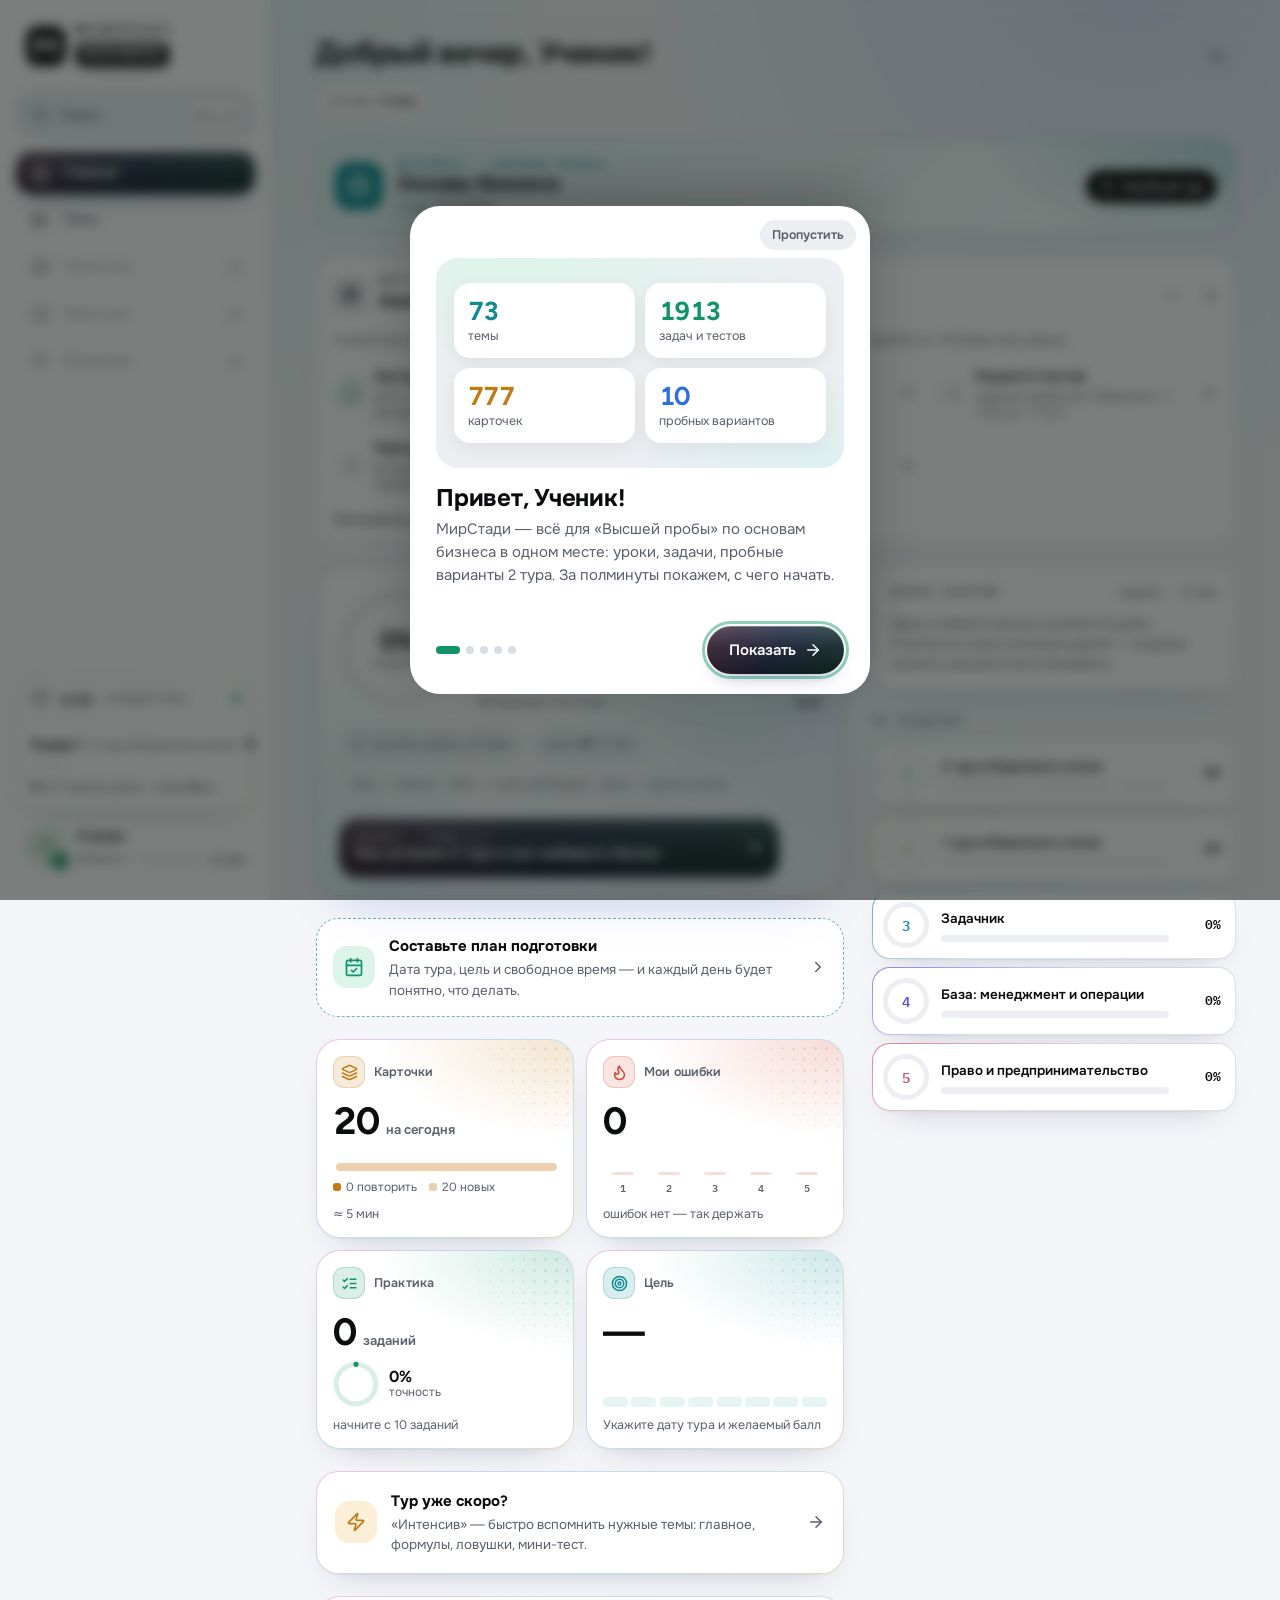
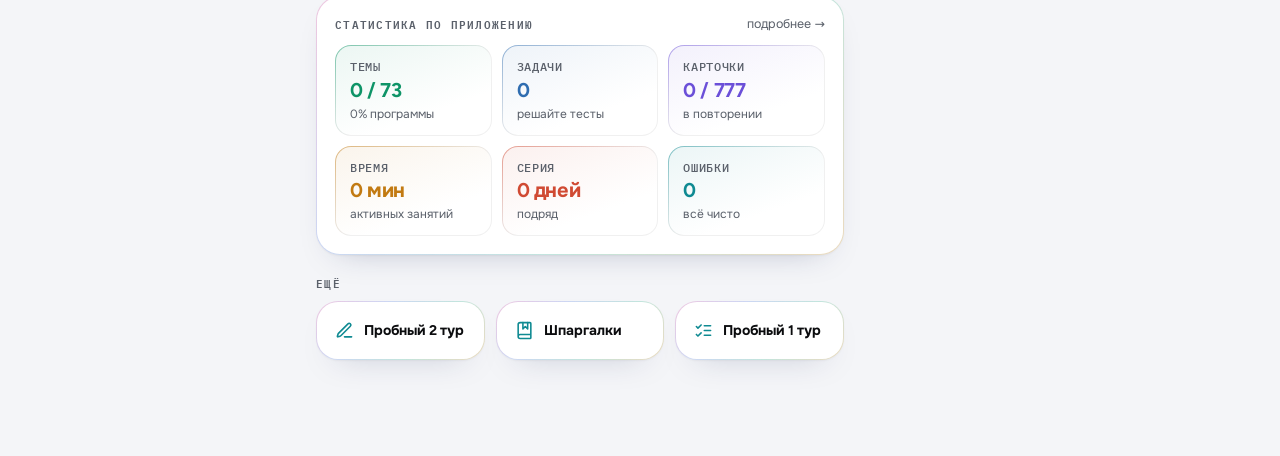
==== commit 36ac595d: "Разбор ошибок «Где ошибка»: диагноз неверного числа, схема шагов, объяснения по теме, сверка по шага" ====
--- a/index.html
+++ b/index.html
@@ -49,8 +49,8 @@
         document.documentElement.setAttribute("data-theme", dark ? "dark" : "light");
       } catch (e) {}
     </script>
-    <script type="module" crossorigin src="./assets/index-37b6a8fc.js"></script>
-    <link rel="stylesheet" crossorigin href="./assets/index-6e536049.css">
+    <script type="module" crossorigin src="./assets/index-ed08b2f9.js"></script>
+    <link rel="stylesheet" crossorigin href="./assets/index-e3b0f311.css">
   </head>
   <body>
 <!--splash-->
--- a/assets/index-e3b0f311.css
+++ b/assets/index-e3b0f311.css
@@ -0,0 +1,385 @@
+@font-face{font-family:Figtree;font-style:normal;font-display:swap;font-weight:400;src:url([data-uri]) format("woff2"),url([data-uri]) format("woff")}@font-face{font-family:Figtree;font-style:normal;font-display:swap;font-weight:500;src:url([data-uri]) format("woff2"),url([data-uri]) format("woff")}@font-face{font-family:Figtree;font-style:normal;font-display:swap;font-weight:600;src:url([data-uri]) format("woff2"),url([data-uri]) format("woff")}@font-face{font-family:Figtree;font-style:normal;font-display:swap;font-weight:700;src:url([data-uri]) format("woff2"),url([data-uri]) format("woff")}@font-face{font-family:Onest;font-style:normal;font-display:swap;font-weight:400;src:url([data-uri]) format("woff2"),url([data-uri]) format("woff")}@font-face{font-family:Onest;font-style:normal;font-display:swap;font-weight:500;src:url([data-uri]) format("woff2"),url([data-uri]) format("woff")}@font-face{font-family:Onest;font-style:normal;font-display:swap;font-weight:600;src:url([data-uri]) format("woff2"),url([data-uri]) format("woff")}@font-face{font-family:Onest;font-style:normal;font-display:swap;font-weight:700;src:url([data-uri]) format("woff2"),url([data-uri]) format("woff")}@font-face{font-family:IBM Plex Mono;font-style:normal;font-display:swap;font-weight:500;src:url([data-uri]) format("woff2"),url([data-uri]) format("woff")}@font-face{font-family:IBM Plex Mono;font-style:normal;font-display:swap;font-weight:600;src:url([data-uri]) format("woff2"),url([data-uri]